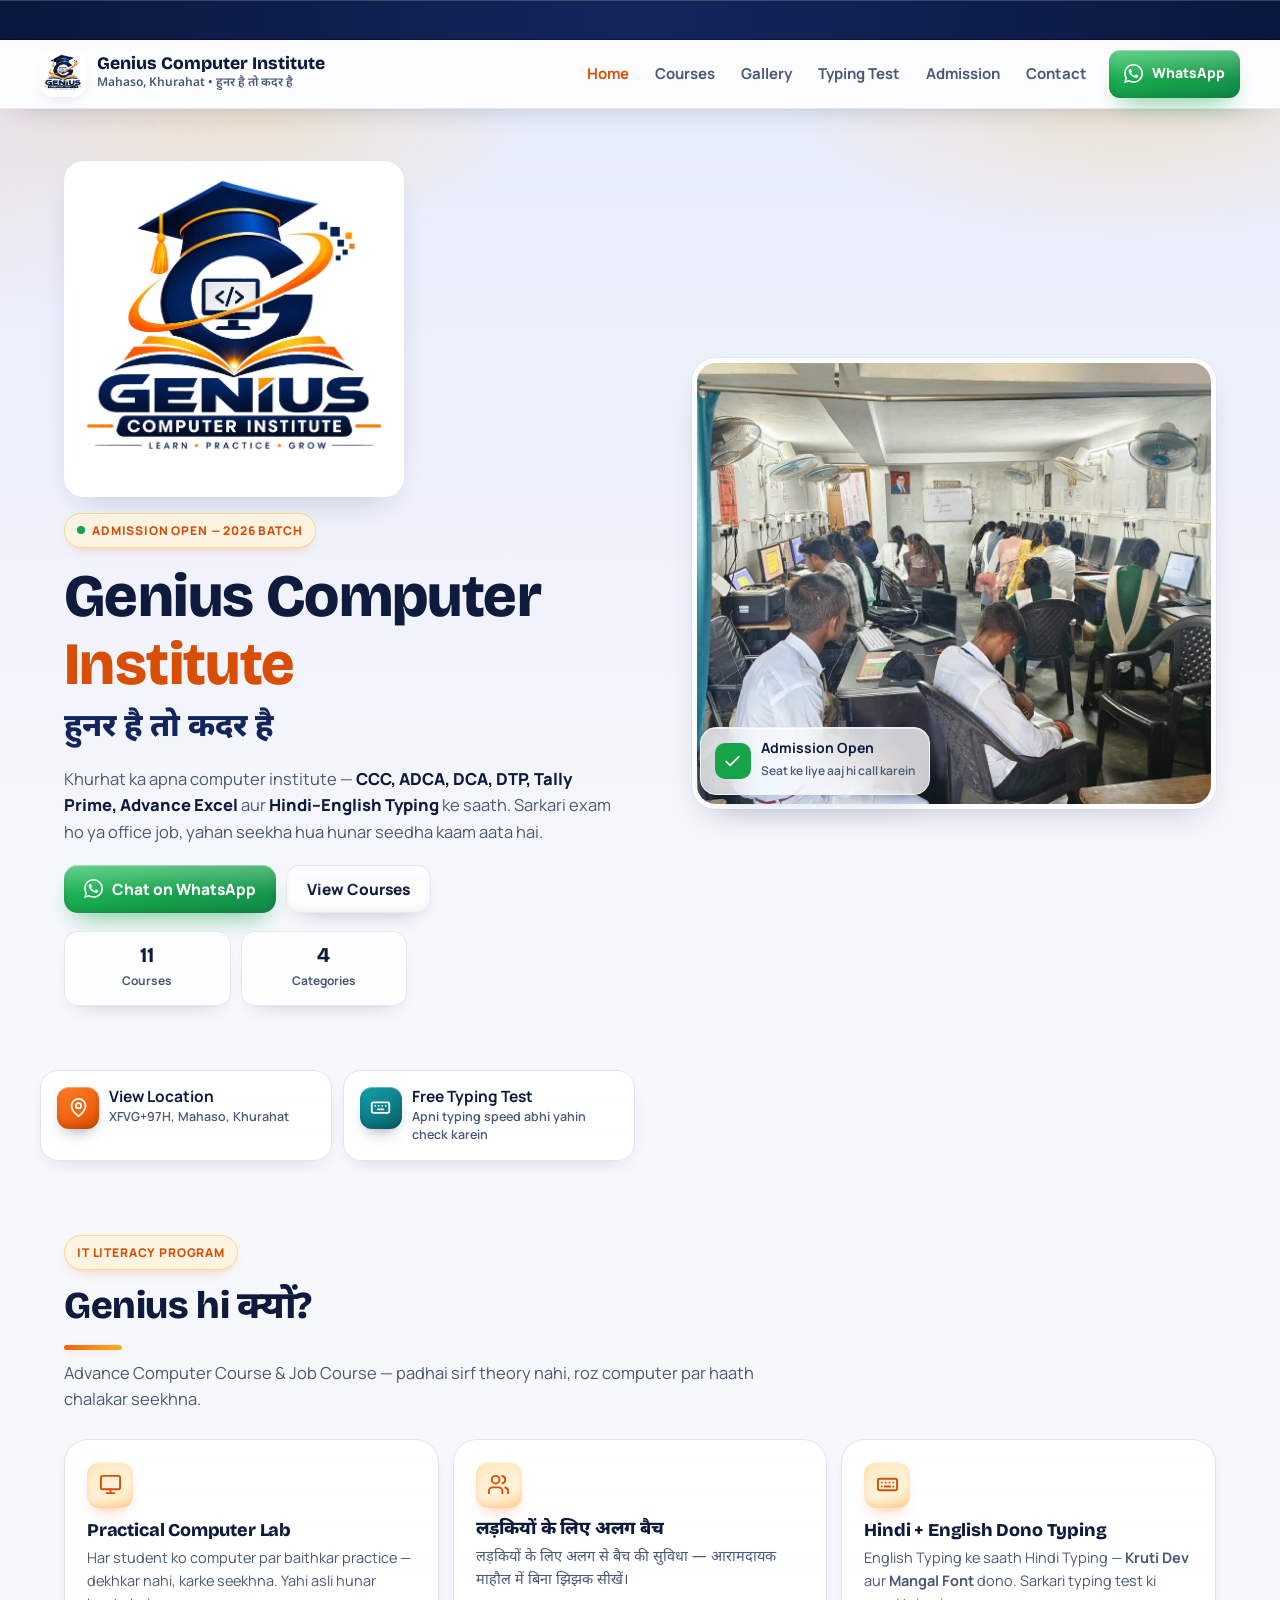
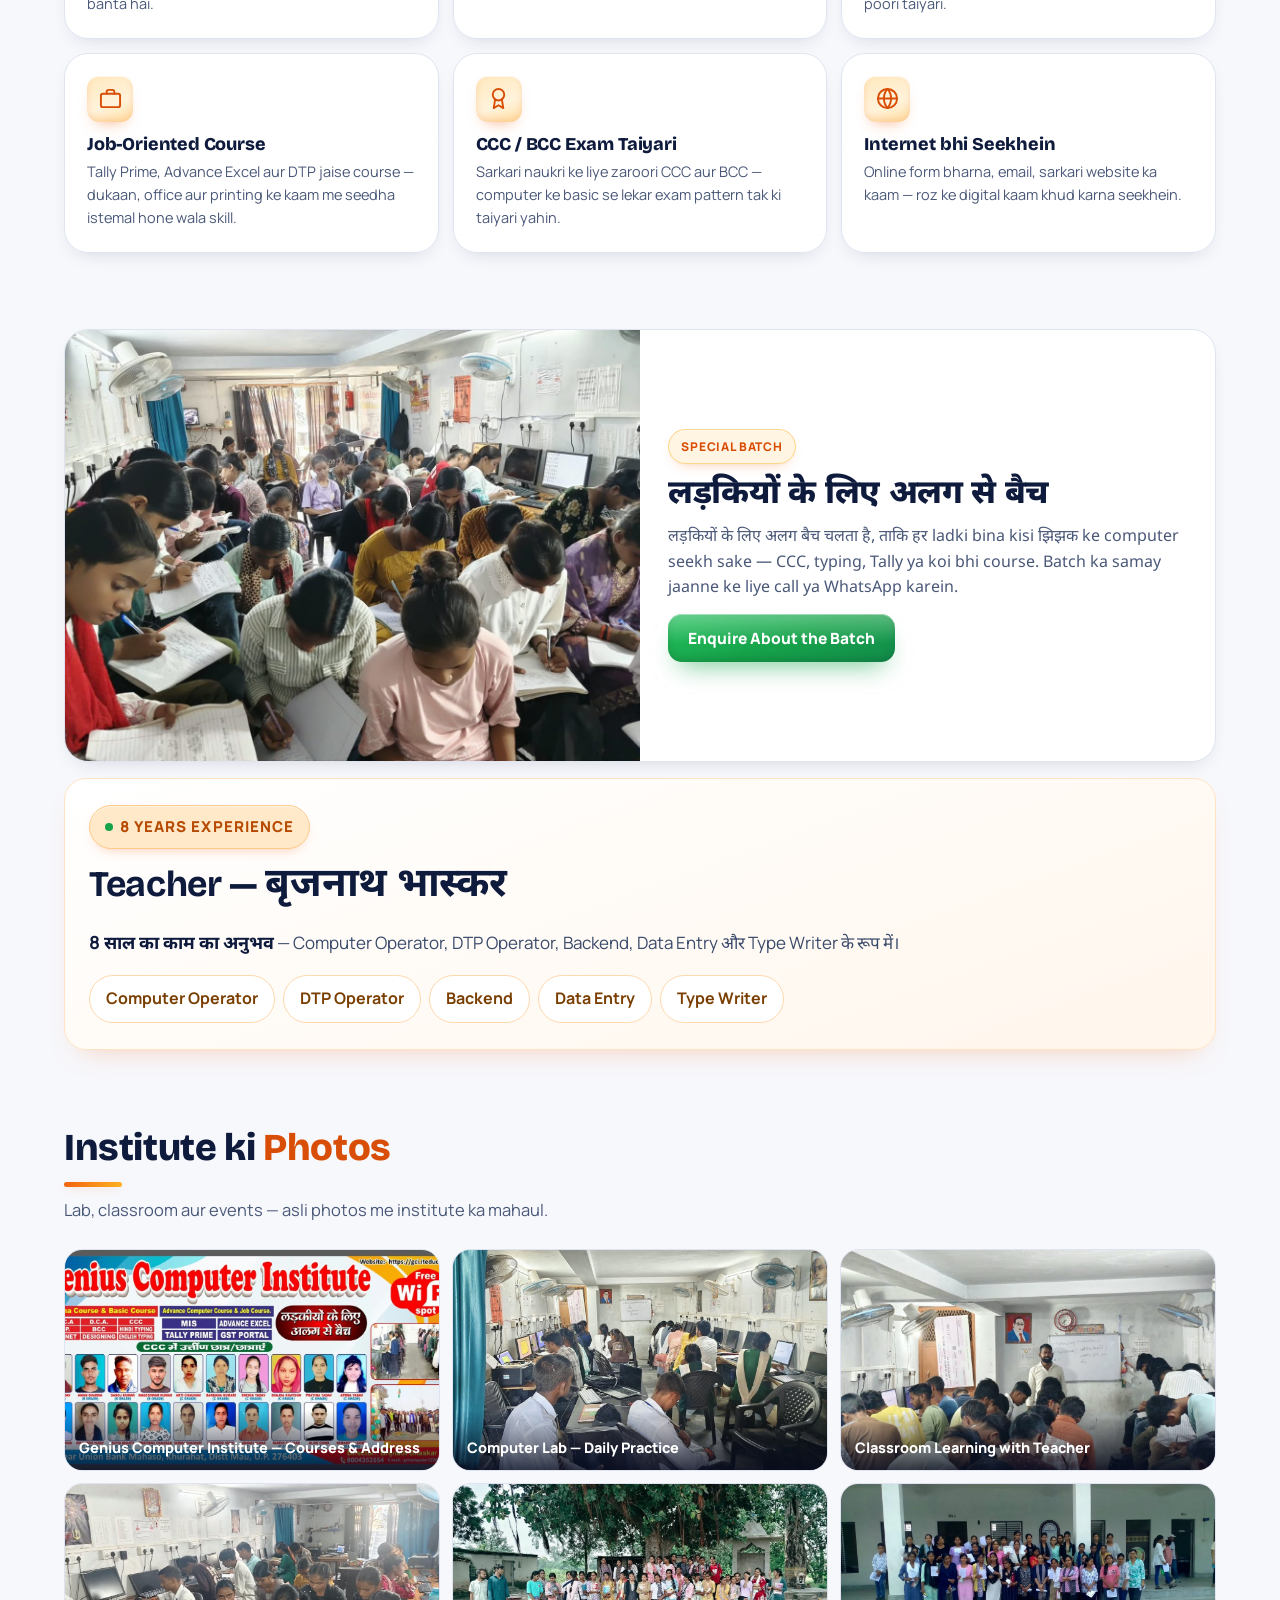
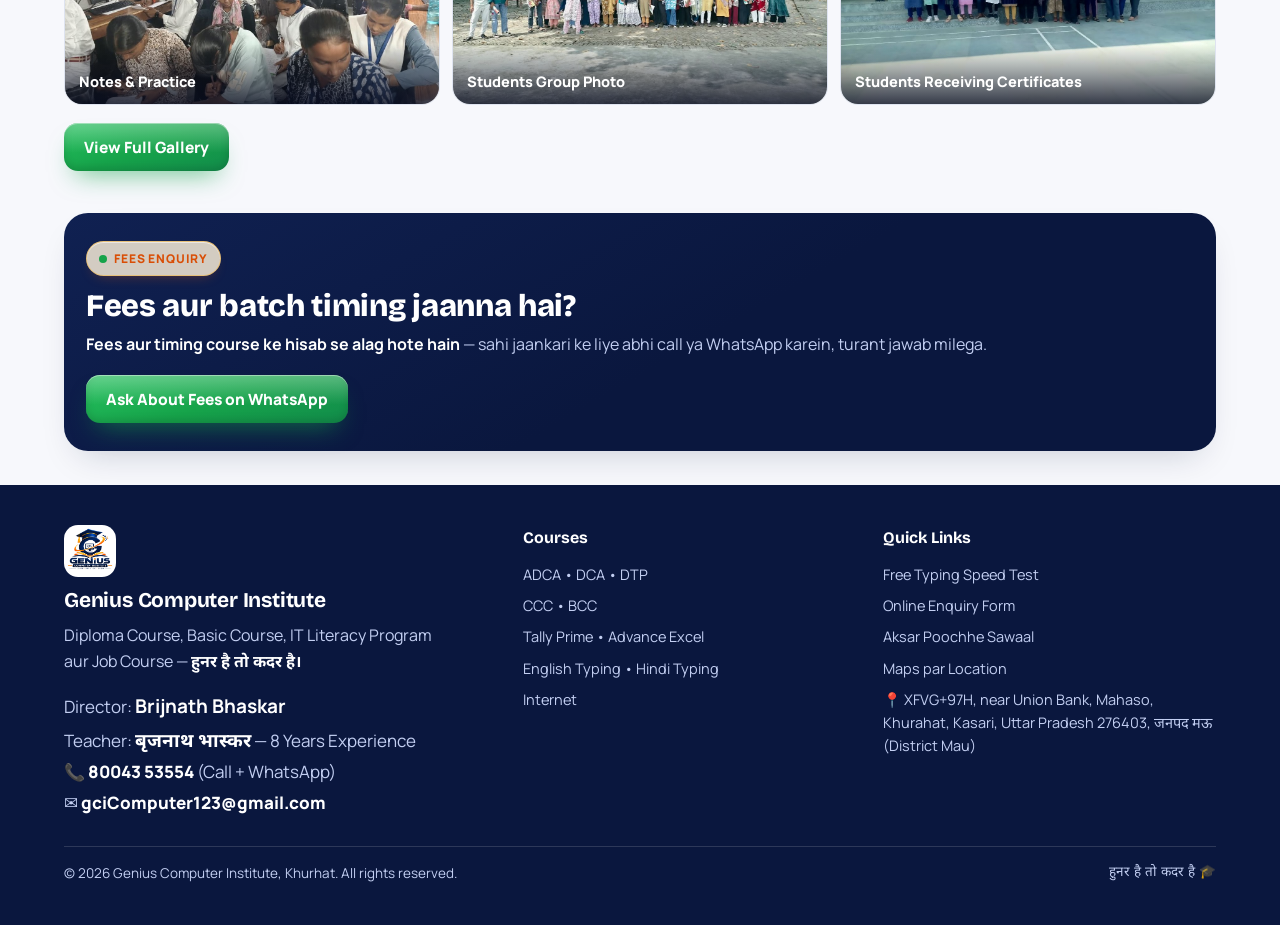
==== index.html @ cb8fae5b "Teacher card contrast fix, details in one place, email added" ====
<!doctype html>
<html lang="hi">
<head>
<meta charset="utf-8" />
<meta name="viewport" content="width=device-width, initial-scale=1, viewport-fit=cover" />
<meta name="color-scheme" content="light dark" />
<meta name="description" content="Genius Computer Institute, Mahaso Khurahat (XFVG+97H) — CCC, ADCA, DCA, DTP, Tally Prime, Advance Excel, Hindi-English Typing. Admission Open. Call / WhatsApp: 8004353554" />
<link rel="icon" type="image/png" href="assets/logo.png" />
<title>Genius Computer Institute — Khurhat | CCC, ADCA, Tally, Typing</title>
<link rel="preconnect" href="https://fonts.googleapis.com" />
<link rel="preconnect" href="https://fonts.gstatic.com" crossorigin />
<link href="https://fonts.googleapis.com/css2?family=Bricolage+Grotesque:opsz,wght@12..96,600;12..96,700;12..96,800&family=Manrope:wght@400;500;600;700;800&family=Noto+Sans+Devanagari:wght@400;600;700;800&display=swap" rel="stylesheet" />
<link rel="stylesheet" href="style.css" />
</head>
<body data-page="top">
<div class="ticker" aria-hidden="true"><div class="ticker-track" id="tickerTrack">
  <span>🎓 <b>Admission Open</b> — New Batch शुरू हो रहे हैं</span><span>📞 Call / WhatsApp: <b>80043 53554</b></span><span class="hi">लड़कियों के लिए अलग से बैच</span><span>CCC • ADCA • DCA • DTP • Tally Prime • Advance Excel • Typing</span><span class="hi">पता — XFVG+97H, near Union Bank, Mahaso, Khurahat, Kasari, Uttar Pradesh 276403 • जनपद मऊ (District Mau)</span>
</div></div>
<header>
  <div class="wrap nav">
    <a class="brand" href="index.html" aria-label="Genius Computer Institute — Home">
      <img class="brand-logo" src="assets/logo.png" alt="Genius Computer Institute ka logo" width="46" height="46" />
      <span><span class="brand-name">Genius Computer Institute</span><span class="brand-sub hi">Mahaso, Khurahat • हुनर है तो कदर है</span></span>
    </a>
    <nav class="nav-links" aria-label="Main"><a href="index.html" aria-current="page">Home</a><a href="courses.html">Courses</a><a href="gallery.html">Gallery</a><a href="typing.html">Typing Test</a><a href="admission.html">Admission</a><a href="contact.html">Contact</a></nav>
    <a class="btn btn-wa btn-sm" href="https://wa.me/918004353554?text=Namaste%2C%20mujhe%20Genius%20Computer%20Institute%20me%20admission%20ki%20jaankari%20chahiye." target="_blank" rel="noopener"><svg viewBox="0 0 24 24" fill="currentColor"><path d="M17.47 14.38c-.3-.15-1.76-.87-2.03-.97-.27-.1-.47-.15-.67.15-.2.3-.77.97-.94 1.17-.17.2-.35.22-.65.07-.3-.15-1.25-.46-2.39-1.47-.88-.79-1.47-1.76-1.64-2.06-.17-.3-.02-.46.13-.61.13-.13.3-.35.45-.52.15-.17.2-.3.3-.5.1-.2.05-.37-.02-.52-.07-.15-.67-1.62-.92-2.22-.24-.58-.49-.5-.67-.51h-.57c-.2 0-.52.07-.8.37-.27.3-1.04 1.02-1.04 2.5 0 1.47 1.07 2.89 1.22 3.09.15.2 2.11 3.22 5.1 4.51.71.31 1.27.49 1.7.63.72.23 1.37.2 1.88.12.57-.09 1.76-.72 2.01-1.41.25-.7.25-1.29.17-1.41-.07-.12-.27-.2-.57-.35M12.05 21.79h-.01a9.87 9.87 0 0 1-5.03-1.38l-.36-.21-3.74.98 1-3.65-.24-.37a9.82 9.82 0 0 1-1.51-5.26c0-5.45 4.44-9.88 9.9-9.88a9.83 9.83 0 0 1 9.88 9.89c0 5.45-4.43 9.88-9.89 9.88m8.42-18.3A11.82 11.82 0 0 0 12.05 0C5.5 0 .16 5.34.16 11.9c0 2.1.55 4.14 1.59 5.95L.06 24l6.3-1.65a11.9 11.9 0 0 0 5.68 1.45h.01c6.55 0 11.89-5.34 11.89-11.9 0-3.18-1.24-6.16-3.47-8.41"/></svg>WhatsApp</a>
  </div>
</header>
<main id="top">
<div class="hero">
    <div class="wrap hero-grid">
      <div>
        
        <div class="hero-logo-card"><img src="assets/logo.png" alt="Genius Computer Institute ka logo" /></div>
        <span class="tag"><span class="dot"></span> Admission Open — 2026 Batch</span>
        <h1>Genius Computer <span class="hl">Institute</span></h1>
        <div class="hero-tagline hi">हुनर है तो कदर है</div>
        <p class="lead">Khurhat ka apna computer institute — <b>CCC, ADCA, DCA, DTP, Tally Prime, Advance Excel</b> aur <b>Hindi–English Typing</b> ke saath. Sarkari exam ho ya office job, yahan seekha hua hunar seedha kaam aata hai.</p>
        <div class="hero-cta">
          <a class="btn btn-wa" href="https://wa.me/918004353554?text=Namaste%2C%20mujhe%20admission%20ki%20jaankari%20chahiye.%20Kaun-kaun%20se%20course%20chal%20rahe%20hain%3F" target="_blank" rel="noopener"><svg viewBox="0 0 24 24" fill="currentColor"><path d="M17.47 14.38c-.3-.15-1.76-.87-2.03-.97-.27-.1-.47-.15-.67.15-.2.3-.77.97-.94 1.17-.17.2-.35.22-.65.07-.3-.15-1.25-.46-2.39-1.47-.88-.79-1.47-1.76-1.64-2.06-.17-.3-.02-.46.13-.61.13-.13.3-.35.45-.52.15-.17.2-.3.3-.5.1-.2.05-.37-.02-.52-.07-.15-.67-1.62-.92-2.22-.24-.58-.49-.5-.67-.51h-.57c-.2 0-.52.07-.8.37-.27.3-1.04 1.02-1.04 2.5 0 1.47 1.07 2.89 1.22 3.09.15.2 2.11 3.22 5.1 4.51.71.31 1.27.49 1.7.63.72.23 1.37.2 1.88.12.57-.09 1.76-.72 2.01-1.41.25-.7.25-1.29.17-1.41-.07-.12-.27-.2-.57-.35M12.05 21.79h-.01a9.87 9.87 0 0 1-5.03-1.38l-.36-.21-3.74.98 1-3.65-.24-.37a9.82 9.82 0 0 1-1.51-5.26c0-5.45 4.44-9.88 9.9-9.88a9.83 9.83 0 0 1 9.88 9.89c0 5.45-4.43 9.88-9.89 9.88m8.42-18.3A11.82 11.82 0 0 0 12.05 0C5.5 0 .16 5.34.16 11.9c0 2.1.55 4.14 1.59 5.95L.06 24l6.3-1.65a11.9 11.9 0 0 0 5.68 1.45h.01c6.55 0 11.89-5.34 11.89-11.9 0-3.18-1.24-6.16-3.47-8.41"/></svg>Chat on WhatsApp</a>
          <a class="btn btn-ghost" href="courses.html">View Courses</a>
        </div>
        <div class="stats">
          <div class="stat"><b data-count="11">0</b><span>Courses</span></div>
          <div class="stat"><b data-count="4">0</b><span>Categories</span></div>
        </div>
      </div>
      <div class="hero-media">
        <img class="main" src="assets/gallery/IMG-20261123-WA0006.jpg" alt="Genius Computer Institute computer lab — students practising on computers" width="1200" height="900" />
        <div class="float-card fc1">
          <span class="ic" style="background:var(--wa)"><svg viewBox="0 0 24 24" fill="none" stroke="currentColor" stroke-width="2.2" stroke-linecap="round" stroke-linejoin="round"><path d="M20 6 9 17l-5-5"/></svg></span>
          <span><b>Admission Open</b><small>Seat ke liye aaj hi call karein</small></span>
        </div>
      </div>
    </div>
  </div>

  
<div class="wrap quick">
    <div class="quick-grid">
      <a class="qa" href="https://www.google.com/maps/search/?api=1&query=XFVG%2B97H+Mahaso+Khurahat+Kasari+Uttar+Pradesh+276403" target="_blank" rel="noopener"><span class="ic ic-saf"><svg viewBox="0 0 24 24" fill="none" stroke="currentColor" stroke-width="2" stroke-linecap="round" stroke-linejoin="round"><path d="M20 10c0 6-8 12-8 12s-8-6-8-12a8 8 0 0 1 16 0Z"/><circle cx="12" cy="10" r="3"/></svg></span><span><b>View Location</b><small>XFVG+97H, Mahaso, Khurahat</small></span></a>
      <a class="qa" href="typing.html"><span class="ic ic-teal"><svg viewBox="0 0 24 24" fill="none" stroke="currentColor" stroke-width="2" stroke-linecap="round" stroke-linejoin="round"><rect x="2" y="6" width="20" height="12" rx="2"/><path d="M6 10h.01M10 10h.01M14 10h.01M18 10h.01M9 14h6"/></svg></span><span><b>Free Typing Test</b><small>Apni typing speed abhi yahin check karein</small></span></a>
    </div>
  </div>

  
<section id="why">
    <div class="wrap">
      <div class="sec-head reveal">
        <span class="tag">IT Literacy Program</span>
        <h2 style="margin-top:14px">Genius hi <span class="hi">क्यों</span>?</h2>
        <p>Advance Computer Course &amp; Job Course — padhai sirf theory nahi, roz computer par haath chalakar seekhna.</p>
      </div>
      <div class="feat-grid">
        <div class="feat reveal"><span class="ic"><svg viewBox="0 0 24 24" fill="none" stroke="currentColor" stroke-width="2" stroke-linecap="round" stroke-linejoin="round"><rect x="2" y="3" width="20" height="14" rx="2"/><path d="M8 21h8M12 17v4"/></svg></span><h3>Practical Computer Lab</h3><p>Har student ko computer par baithkar practice — dekhkar nahi, karke seekhna. Yahi asli hunar banta hai.</p></div>
        <div class="feat reveal"><span class="ic"><svg viewBox="0 0 24 24" fill="none" stroke="currentColor" stroke-width="2" stroke-linecap="round" stroke-linejoin="round"><path d="M16 21v-2a4 4 0 0 0-4-4H6a4 4 0 0 0-4 4v2"/><circle cx="9" cy="7" r="4"/><path d="M22 21v-2a4 4 0 0 0-3-3.87M16 3.13a4 4 0 0 1 0 7.75"/></svg></span><h3 class="hi">लड़कियों के लिए अलग बैच</h3><p class="hi">लड़कियों के लिए अलग से बैच की सुविधा — आरामदायक माहौल में बिना झिझक सीखें।</p></div>
        <div class="feat reveal"><span class="ic"><svg viewBox="0 0 24 24" fill="none" stroke="currentColor" stroke-width="2" stroke-linecap="round" stroke-linejoin="round"><rect x="2" y="6" width="20" height="12" rx="2"/><path d="M6 10h.01M10 10h.01M14 10h.01M18 10h.01M6 14h.01M18 14h.01M9 14h6"/></svg></span><h3>Hindi + English Dono Typing</h3><p>English Typing ke saath Hindi Typing — <b>Kruti Dev</b> aur <b>Mangal Font</b> dono. Sarkari typing test ki poori taiyari.</p></div>
        <div class="feat reveal"><span class="ic"><svg viewBox="0 0 24 24" fill="none" stroke="currentColor" stroke-width="2" stroke-linecap="round" stroke-linejoin="round"><rect x="2" y="7" width="20" height="14" rx="2"/><path d="M16 7V5a2 2 0 0 0-2-2h-4a2 2 0 0 0-2 2v2"/></svg></span><h3>Job-Oriented Course</h3><p>Tally Prime, Advance Excel aur DTP jaise course — dukaan, office aur printing ke kaam me seedha istemal hone wala skill.</p></div>
        <div class="feat reveal"><span class="ic"><svg viewBox="0 0 24 24" fill="none" stroke="currentColor" stroke-width="2" stroke-linecap="round" stroke-linejoin="round"><circle cx="12" cy="8" r="6"/><path d="M15.5 13 17 22l-5-3-5 3 1.5-9"/></svg></span><h3>CCC / BCC Exam Taiyari</h3><p>Sarkari naukri ke liye zaroori CCC aur BCC — computer ke basic se lekar exam pattern tak ki taiyari yahin.</p></div>
        <div class="feat reveal"><span class="ic"><svg viewBox="0 0 24 24" fill="none" stroke="currentColor" stroke-width="2" stroke-linecap="round" stroke-linejoin="round"><circle cx="12" cy="12" r="10"/><path d="M2 12h20M12 2a15.3 15.3 0 0 1 0 20 15.3 15.3 0 0 1 0-20z"/></svg></span><h3>Internet bhi Seekhein</h3><p>Online form bharna, email, sarkari website ka kaam — roz ke digital kaam khud karna seekhein.</p></div>
      </div>
    </div>
  </section>
<section style="padding-top:8px;padding-bottom:8px">
    <div class="wrap">
      <div class="girls">
        <img src="assets/gallery/IMG-20261123-WA0019.jpg" alt="Girls batch — students writing notes in class" loading="lazy" width="1200" height="900" />
        <div class="girls-body">
          <span class="tag" style="align-self:flex-start">Special Batch</span>
          <h2 class="hi">लड़कियों के लिए अलग से बैच</h2>
          <p class="hi">लड़कियों के लिए अलग बैच चलता है, ताकि हर ladki bina kisi झिझक ke computer seekh sake — CCC, typing, Tally ya koi bhi course. Batch ka samay jaanne ke liye call ya WhatsApp karein.</p>
          <a class="btn btn-wa" href="https://wa.me/918004353554?text=Namaste%2C%20mujhe%20ladkiyon%20wale%20alag%20batch%20ki%20jaankari%20chahiye." target="_blank" rel="noopener">Enquire About the Batch</a>
        </div>
      </div>
    </div>
  </section>

<section style="padding-top:8px"><div class="wrap"><div class="teacher-card reveal"><span class="tag"><span class="dot"></span> 8 Years Experience</span><h2 style="margin-top:12px">Teacher — <span class="hi">बृजनाथ भास्कर</span></h2><p><b>8 साल का काम का अनुभव</b> — Computer Operator, DTP Operator, Backend, Data Entry और Type Writer के रूप में।</p><div class="exp-chips"><span class="exp-chip">Computer Operator</span><span class="exp-chip">DTP Operator</span><span class="exp-chip">Backend</span><span class="exp-chip">Data Entry</span><span class="exp-chip">Type Writer</span></div></div></div></section>
<section style="padding-top:8px;padding-bottom:8px"><div class="wrap">
<div class="sec-head reveal"><h2>Institute ki <span style="color:var(--saffron-d)">Photos</span></h2><p>Lab, classroom aur events — asli photos me institute ka mahaul.</p></div>
<div class="gal">
        <figure class="reveal"><a class="gal-link" href="assets/gallery/IMG-20261123-WA0021.jpg"><img src="assets/gallery/IMG-20261123-WA0021.jpg" alt="Genius Computer Institute — Courses & Address" loading="lazy" width="1200" height="599" /></a><figcaption>Genius Computer Institute — Courses & Address</figcaption></figure>
        <figure class="reveal"><a class="gal-link" href="assets/gallery/IMG-20261123-WA0006.jpg"><img src="assets/gallery/IMG-20261123-WA0006.jpg" alt="Computer Lab — Daily Practice" loading="lazy" width="1200" height="900" /></a><figcaption>Computer Lab — Daily Practice</figcaption></figure>
        <figure class="reveal"><a class="gal-link" href="assets/gallery/IMG-20261123-WA0015.jpg"><img src="assets/gallery/IMG-20261123-WA0015.jpg" alt="Classroom Learning with Teacher" loading="lazy" width="1200" height="900" /></a><figcaption>Classroom Learning with Teacher</figcaption></figure>
        <figure class="reveal"><a class="gal-link" href="assets/gallery/IMG-20261123-WA0018.jpg"><img src="assets/gallery/IMG-20261123-WA0018.jpg" alt="Notes & Practice" loading="lazy" width="1200" height="900" /></a><figcaption>Notes & Practice</figcaption></figure>
        <figure class="reveal"><a class="gal-link" href="assets/gallery/IMG-20261123-WA0011.jpg"><img src="assets/gallery/IMG-20261123-WA0011.jpg" alt="Students Group Photo" loading="lazy" width="1200" height="900" /></a><figcaption>Students Group Photo</figcaption></figure>
        <figure class="reveal"><a class="gal-link" href="assets/gallery/IMG-20261123-WA0012.jpg"><img src="assets/gallery/IMG-20261123-WA0012.jpg" alt="Students Receiving Certificates" loading="lazy" width="1200" height="900" /></a><figcaption>Students Receiving Certificates</figcaption></figure>
      </div>
<div class="btns" style="margin-top:18px"><a class="btn btn-wa" href="gallery.html">View Full Gallery</a></div>
</div></section>
<div class="wrap"><div class="highlight-band reveal">
      <span class="tag"><span class="dot"></span> Fees Enquiry</span>
      <h2 style="margin-top:12px">Fees aur batch timing jaanna hai?</h2>
      <p><b>Fees aur timing course ke hisab se alag hote hain</b> — sahi jaankari ke liye abhi call ya WhatsApp karein, turant jawab milega.</p>
      <div class="btns"><a class="btn btn-wa" href="https://wa.me/918004353554?text=Namaste%2C%20mujhe%20fees%20aur%20batch%20timing%20ki%20jaankari%20chahiye." target="_blank" rel="noopener">Ask About Fees on WhatsApp</a></div>
    </div></div>
</main>
<footer>
  <div class="wrap">
    <div class="foot-grid">
      <div>
        <img class="foot-logo" src="assets/logo.png" alt="Genius Computer Institute ka logo" width="52" height="52" />
        <h3 style="font-size:21px;margin:0 0 10px">Genius Computer Institute</h3>
        <p style="margin:0;max-width:38ch">Diploma Course, Basic Course, IT Literacy Program aur Job Course — <span class="hi" style="color:#fff;font-weight:700">हुनर है तो कदर है।</span></p>
        <p class="foot-teacher" style="margin:12px 0 0">Director: <b style="color:#fff">Brijnath Bhaskar</b><br />Teacher: <b style="color:#fff">बृजनाथ भास्कर</b> — 8 Years Experience<br />📞 <a href="tel:+918004353554" style="color:#fff;font-weight:800">80043 53554</a> (Call + WhatsApp)<br />✉️ <a href="mailto:gciComputer123@gmail.com" style="color:#fff;font-weight:800">gciComputer123@gmail.com</a></p>
      </div>
      <div>
        <h4>Courses</h4>
        <ul>
          <li><a href="courses.html">ADCA</a> • <a href="courses.html">DCA</a> • <a href="courses.html">DTP</a></li>
          <li><a href="courses.html">CCC</a> • <a href="courses.html">BCC</a></li>
          <li><a href="courses.html">Tally Prime</a> • <a href="courses.html">Advance Excel</a></li>
          <li><a href="courses.html">English Typing</a> • <a href="courses.html">Hindi Typing</a></li>
          <li><a href="courses.html">Internet</a></li>
        </ul>
      </div>
      <div>
        <h4>Quick Links</h4>
        <ul>
          <li><a href="typing.html">Free Typing Speed Test</a></li>
          <li><a href="admission.html">Online Enquiry Form</a></li>
          <li><a href="admission.html#faq">Aksar Poochhe Sawaal</a></li>
          <li><a href="https://www.google.com/maps/search/?api=1&query=XFVG%2B97H+Mahaso+Khurahat+Kasari+Uttar+Pradesh+276403" target="_blank" rel="noopener">Maps par Location</a></li>
          <li>📍 XFVG+97H, near Union Bank, Mahaso, Khurahat, Kasari, Uttar Pradesh 276403, जनपद मऊ (District Mau)</li>
        </ul>
      </div>
    </div>
    <div class="foot-bottom">
      <span>© <span id="yr"></span> Genius Computer Institute, Khurhat. All rights reserved.</span>
      <span class="hi">हुनर है तो कदर है 🎓</span>
    </div>
  </div>
</footer>
<nav class="stickybar" aria-label="App navigation"><span class="bar-pill" aria-hidden="true"></span><a href="index.html" data-tab="top" class="tab-active"><span class="tab-ic"><svg viewBox="0 0 24 24" fill="none" stroke="currentColor" stroke-width="2" stroke-linecap="round" stroke-linejoin="round"><path d="m3 10 9-7 9 7v10a2 2 0 0 1-2 2H5a2 2 0 0 1-2-2z"/><path d="M9 22V12h6v10"/></svg></span><span class="tab-lb">Home</span></a><a href="courses.html" data-tab="courses"><span class="tab-ic"><svg viewBox="0 0 24 24" fill="none" stroke="currentColor" stroke-width="2" stroke-linecap="round" stroke-linejoin="round"><path d="M4 19.5A2.5 2.5 0 0 1 6.5 17H20V2H6.5A2.5 2.5 0 0 0 4 4.5v15z"/><path d="M4 19.5A2.5 2.5 0 0 0 6.5 22H20v-5"/></svg></span><span class="tab-lb">Courses</span></a><a href="typing.html" data-tab="typing"><span class="tab-ic"><svg viewBox="0 0 24 24" fill="none" stroke="currentColor" stroke-width="2" stroke-linecap="round" stroke-linejoin="round"><rect x="2" y="6" width="20" height="12" rx="2"/><path d="M6 10h.01M10 10h.01M14 10h.01M18 10h.01M9 14h6"/></svg></span><span class="tab-lb">Typing Test</span></a><a class="call" href="tel:+918004353554"><span class="tab-ic"><svg viewBox="0 0 24 24" fill="none" stroke="currentColor" stroke-width="2" stroke-linecap="round" stroke-linejoin="round"><path d="M22 16.92v3a2 2 0 0 1-2.18 2 19.79 19.79 0 0 1-8.63-3.07 19.5 19.5 0 0 1-6-6 19.79 19.79 0 0 1-3.07-8.67A2 2 0 0 1 4.11 2h3a2 2 0 0 1 2 1.72c.13.96.36 1.9.7 2.81a2 2 0 0 1-.45 2.11L8.09 9.91a16 16 0 0 0 6 6l1.27-1.27a2 2 0 0 1 2.11-.45c.91.34 1.85.57 2.81.7A2 2 0 0 1 22 16.92z"/></svg></span><span class="tab-lb">Call</span></a><a href="admission.html" data-tab="enquiry"><span class="tab-ic"><svg viewBox="0 0 24 24" fill="none" stroke="currentColor" stroke-width="2" stroke-linecap="round" stroke-linejoin="round"><path d="M12 20h9"/><path d="M16.5 3.5a2.1 2.1 0 0 1 3 3L7 19l-4 1 1-4Z"/></svg><span class="tab-badge" aria-hidden="true"></span></span><span class="tab-lb">Enquiry</span></a></nav>
<script src="script.js"></script>
</body>
</html>
---- style.css ----
:root{
    color-scheme: light dark;
    --bg:#F7F8FC; --surface:#FFFFFF; --surface2:#EEF1F8;
    --ink:#0F1B3D; --muted:#4A5878; --line:#DFE4F0;
    --navy:#13265C; --navy2:#0A173E; --navy-soft:#E8EDFB;
    --saffron:#F2620F; --saffron-d:#D94E06; --amber:#FFB020;
    --wa:#16A34A; --wa-d:#128C4B; --teal:#0E7C86; --violet:#6D3BD1;
    --gold-bg:#FFF3DC;
    --shadow:0 16px 36px -16px rgba(15,27,61,.22);
    --shadow-sm:0 8px 20px -10px rgba(15,27,61,.18);
    --r-xl:24px; --r-lg:18px; --r-md:14px;
  }
  @media (prefers-color-scheme: dark){
    :root{
      --bg:#080E22; --surface:#121C3D; --surface2:#182449;
      --ink:#F1F4FF; --muted:#A8B3D3; --line:#26335E;
      --navy:#2A4396; --navy2:#080E22; --navy-soft:#1B2A5C;
      --gold-bg:#2A2110;
      --shadow:0 16px 36px -16px rgba(0,0,0,.65);
      --shadow-sm:0 8px 20px -10px rgba(0,0,0,.5);
    }
  }
  *{box-sizing:border-box}
  html{scroll-behavior:smooth;-webkit-text-size-adjust:100%}
  body{margin:0;background:var(--bg);color:var(--ink);font-family:"Manrope","Noto Sans Devanagari",system-ui,sans-serif;font-size:16px;line-height:1.6;-webkit-font-smoothing:antialiased;overflow-x:hidden}
  h1,h2,h3{font-family:"Bricolage Grotesque","Noto Sans Devanagari","Manrope",sans-serif;line-height:1.14;margin:0;letter-spacing:-.01em}
  .hi{font-family:"Noto Sans Devanagari","Manrope",sans-serif}
  img{max-width:100%;display:block}
  a{color:inherit}
  button,[role="button"],select,summary,input:not([type="checkbox"],[type="radio"]),a.btn{min-height:48px}
  .wrap{max-width:1160px;margin:0 auto;padding:0 16px}
  @media(min-width:700px){.wrap{padding:0 24px}}
  section{padding:52px 0}
  @media(min-width:900px){section{padding:68px 0}}
  .sec-head{max-width:720px;margin-bottom:26px}
  .sec-head h2{font-size:clamp(27px,5vw,38px);font-weight:800}
  .sec-head h2::after{content:"";display:block;width:58px;height:5px;border-radius:99px;background:linear-gradient(90deg,var(--saffron),var(--amber));margin-top:13px;box-shadow:0 3px 8px -2px rgba(242,98,15,.55)}
  .sec-head p{color:var(--muted);margin:10px 0 0;font-size:16.5px}
  .sec-head p b{color:var(--ink);font-weight:800}
  .tag{display:inline-flex;align-items:center;gap:7px;background:color-mix(in srgb,var(--gold-bg) 82%, transparent);backdrop-filter:blur(6px);-webkit-backdrop-filter:blur(6px);color:var(--saffron-d);border:1px solid color-mix(in srgb,var(--amber) 45%, transparent);font-weight:800;font-size:12px;letter-spacing:.07em;text-transform:uppercase;padding:7px 12px;border-radius:999px;box-shadow:inset 0 1px 0 rgba(255,255,255,.55),0 6px 14px -8px rgba(242,98,15,.45)}
  @media (prefers-color-scheme: dark){.tag{color:var(--amber)}}
  .tag .dot{width:8px;height:8px;border-radius:50%;background:var(--wa);animation:pulse 1.6s infinite;flex:none}
  @keyframes pulse{0%{box-shadow:0 0 0 0 rgba(22,163,74,.5)}70%{box-shadow:0 0 0 8px rgba(22,163,74,0)}100%{box-shadow:0 0 0 0 rgba(22,163,74,0)}}
  @media (prefers-reduced-motion: reduce){*{animation-duration:.01ms!important;transition-duration:.01ms!important}html{scroll-behavior:auto}}

  /* ticker */
  .ticker{background:linear-gradient(90deg,var(--navy2),var(--navy) 50%,var(--navy2));color:#fff;overflow:hidden;white-space:nowrap;padding:8px 0;font-size:13.5px;font-weight:700;box-shadow:inset 0 1px 0 rgba(255,255,255,.18),inset 0 -1px 0 rgba(0,0,0,.25)}
  .ticker-track{display:inline-block;animation:tick 32s linear infinite;padding-left:100%}
  .ticker span{margin:0 22px}
  .ticker b{color:var(--amber)}
  @keyframes tick{to{transform:translateX(-100%)}}
  @media (prefers-reduced-motion: reduce){.ticker-track{animation:none;padding-left:0}}

  /* header */
  header{position:sticky;top:0;z-index:60;background:color-mix(in srgb,var(--surface) 74%, transparent);backdrop-filter:blur(20px) saturate(1.6);-webkit-backdrop-filter:blur(20px) saturate(1.6);border-bottom:1px solid color-mix(in srgb,var(--line) 75%, transparent);box-shadow:0 10px 30px -18px rgba(15,27,61,.35),inset 0 1px 0 rgba(255,255,255,.35)}
  .nav{display:flex;align-items:center;gap:10px;padding:10px 0}
  .brand{display:flex;align-items:center;gap:11px;text-decoration:none;margin-right:auto;min-width:0}
  .brand-logo{width:46px;height:46px;flex:none;border-radius:13px;box-shadow:var(--shadow-sm)}
  .foot-logo{width:52px;height:52px;border-radius:14px;margin-bottom:12px}
  .brand-name{font-family:"Bricolage Grotesque","Noto Sans Devanagari",sans-serif;font-weight:800;font-size:17.5px;line-height:1.12;display:block}
  .brand-sub{font-size:12px;color:var(--muted);font-weight:600;display:block;white-space:nowrap;overflow:hidden;text-overflow:ellipsis}
  @media(max-width:400px){.brand-sub{display:none}.brand-name{font-size:16px}}
  .nav-links{display:none;gap:2px}
  .nav-links a{text-decoration:none;font-weight:700;font-size:15px;padding:10px 12px;border-radius:10px;color:var(--muted)}
  .nav-links a:hover{background:var(--surface2);color:var(--ink)}
  @media(min-width:920px){.nav-links{display:flex}}
  .btn{position:relative;overflow:hidden;display:inline-flex;align-items:center;justify-content:center;gap:9px;text-decoration:none;font-weight:800;font-size:15.5px;padding:13px 20px;border-radius:14px;border:0;cursor:pointer;transition:transform .16s ease,box-shadow .2s ease,filter .2s ease;line-height:1.2;text-align:center;font-family:inherit;box-shadow:0 12px 24px -12px rgba(15,27,61,.45),inset 0 1px 0 rgba(255,255,255,.4),inset 0 -3px 8px rgba(0,0,0,.14)}
  .btn::before{content:"";position:absolute;inset:0;background:linear-gradient(180deg,rgba(255,255,255,.30),rgba(255,255,255,.07) 46%,rgba(255,255,255,0) 62%);pointer-events:none}
  .btn::after{content:"";position:absolute;top:-10%;bottom:-10%;left:-80%;width:42%;background:linear-gradient(100deg,transparent,rgba(255,255,255,.5),transparent);transform:skewX(-18deg);transition:left .55s ease;pointer-events:none}
  .btn:hover::after{left:130%}
  .btn:hover{filter:brightness(1.05)}
  .btn:active{transform:scale(.96)}
  .btn svg{width:19px;height:19px;flex:none;position:relative;z-index:1}
  .btn-call{background:linear-gradient(160deg,#26479F,var(--navy) 52%,var(--navy2));color:#fff}
  .btn-wa{background:linear-gradient(160deg,#25C05E,var(--wa) 52%,var(--wa-d));color:#fff;box-shadow:0 14px 26px -12px rgba(22,163,74,.65),inset 0 1px 0 rgba(255,255,255,.4),inset 0 -3px 8px rgba(0,0,0,.14)}
  .btn-ghost{background:color-mix(in srgb,var(--surface) 72%,transparent);backdrop-filter:blur(10px) saturate(1.4);-webkit-backdrop-filter:blur(10px) saturate(1.4);color:var(--ink);border:1.5px solid color-mix(in srgb,var(--line) 80%,transparent);box-shadow:0 10px 22px -14px rgba(15,27,61,.35),inset 0 1px 0 rgba(255,255,255,.55),inset 0 -2px 6px rgba(15,27,61,.06)}
  .btn-ghost::before{background:linear-gradient(180deg,rgba(255,255,255,.35),rgba(255,255,255,0) 55%)}
  .btn-saffron{background:linear-gradient(160deg,#FF7D26,var(--saffron) 52%,var(--saffron-d));color:#fff;box-shadow:0 14px 26px -12px rgba(242,98,15,.6),inset 0 1px 0 rgba(255,255,255,.4),inset 0 -3px 8px rgba(0,0,0,.14)}
  .btn-sm{padding:10px 15px;font-size:14px;border-radius:11px;min-height:44px}
  .nav .btn{white-space:nowrap}
  @media(max-width:640px){.nav .btn-call{display:none}.nav .btn-wa{padding:10px 13px}}


  /* hero */
  .hero{padding:34px 0 44px;background:radial-gradient(560px 260px at 88% -30px, rgba(255,176,32,.22), transparent 62%),radial-gradient(640px 340px at -8% 10px, rgba(242,98,15,.10), transparent 60%),linear-gradient(180deg,var(--navy-soft) 0%,var(--bg) 88%)}
  @media(min-width:900px){.hero{padding:52px 0 60px}}
  .hero-grid{display:grid;gap:28px;align-items:center}
  @media(min-width:960px){.hero-grid{grid-template-columns:1.05fr .95fr;gap:40px}}
  .hero h1{font-size:clamp(34px,8.5vw,60px);font-weight:800;margin:14px 0 4px}
  .hero h1 .hl{color:var(--saffron-d)}
  @media (prefers-color-scheme: dark){.hero h1 .hl{color:var(--amber)}}
  .hero-tagline{font-size:clamp(22px,5.5vw,32px);font-weight:800;color:var(--navy);margin:2px 0 12px}
  @media (prefers-color-scheme: dark){.hero-tagline{color:#C9D5FF}}
  .hero p.lead{color:var(--muted);font-size:16.5px;margin:0 0 20px;max-width:56ch}
  .hero p.lead b{color:var(--ink);font-weight:800}
  .hero-cta{display:grid;grid-template-columns:1fr 1fr;gap:10px;margin-bottom:18px}
  .hero-cta .btn:first-child{grid-column:1/-1}
  @media(min-width:560px){.hero-cta{display:flex;flex-wrap:wrap}.hero-cta .btn{flex:0 1 auto}}
  .stats{display:grid;grid-template-columns:repeat(3,1fr);gap:10px;max-width:520px}
  .stat{background:color-mix(in srgb,var(--surface) 78%, transparent);backdrop-filter:blur(12px) saturate(1.4);-webkit-backdrop-filter:blur(12px) saturate(1.4);border:1px solid color-mix(in srgb,var(--line) 80%, transparent);border-radius:var(--r-md);padding:12px 8px;text-align:center;box-shadow:inset 0 1px 0 rgba(255,255,255,.5),0 10px 20px -14px rgba(15,27,61,.3)}
  .stat b{display:block;font-family:"Bricolage Grotesque",sans-serif;font-size:21px;line-height:1.1}
  .stat span{font-size:12px;font-weight:700;color:var(--muted)}
  .hero-media{position:relative}
  .hero-media img.main{width:100%;aspect-ratio:4/3;object-fit:cover;border-radius:var(--r-xl);box-shadow:var(--shadow),0 0 0 1px color-mix(in srgb,var(--line) 60%, transparent);border:5px solid color-mix(in srgb,var(--surface) 88%, transparent)}
  @media(min-width:960px){.hero-media img.main{aspect-ratio:5/4.3}}
  .float-card{position:absolute;background:color-mix(in srgb,var(--surface) 76%, transparent);backdrop-filter:blur(14px) saturate(1.5);-webkit-backdrop-filter:blur(14px) saturate(1.5);border:1px solid color-mix(in srgb,#fff 45%, var(--line));border-radius:16px;box-shadow:var(--shadow),inset 0 1px 0 rgba(255,255,255,.6);padding:11px 14px;display:flex;gap:10px;align-items:center;max-width:82%}
  .float-card .ic{width:36px;height:36px;flex:none;border-radius:10px;display:grid;place-items:center;color:#fff}
  .float-card .ic svg{width:19px;height:19px}
  .float-card b{display:block;font-size:14px;line-height:1.25}
  .float-card small{color:var(--muted);font-weight:600;font-size:12px}
  .fc1{left:8px;bottom:14px}

  /* quick actions */
  .quick{padding:4px 0 6px}
  .quick-grid{display:grid;grid-template-columns:1fr 1fr;gap:11px}
  @media(min-width:860px){.quick-grid{grid-template-columns:repeat(4,1fr)}}
  .qa{background:linear-gradient(180deg,color-mix(in srgb,var(--surface) 88%, transparent),var(--surface));border:1px solid var(--line);border-radius:var(--r-lg);padding:16px;text-decoration:none;display:flex;flex-direction:column;gap:10px;transition:border-color .16s,transform .18s ease,box-shadow .18s ease;box-shadow:inset 0 1px 0 rgba(255,255,255,.55),var(--shadow-sm)}
  .qa:hover{border-color:var(--navy);transform:translateY(-3px);box-shadow:inset 0 1px 0 rgba(255,255,255,.55),var(--shadow)}
  @media(min-width:640px){.qa{flex-direction:row;align-items:flex-start}}
  .qa .ic{width:42px;height:42px;flex:none;border-radius:12px;display:grid;place-items:center;color:#fff}
  .qa .ic svg{width:21px;height:21px}
  .qa b{display:block;font-size:15.5px;line-height:1.25}
  .qa small{color:var(--muted);font-weight:600;font-size:12.5px;line-height:1.45;display:block;margin-top:2px}
  .qa .ic{box-shadow:inset 0 1px 0 rgba(255,255,255,.35),inset 0 -3px 7px rgba(0,0,0,.16),0 8px 15px -8px rgba(15,27,61,.5)}
  .ic-navy{background:linear-gradient(150deg,#26479F,var(--navy) 60%,var(--navy2))} .ic-wa{background:linear-gradient(150deg,#25C05E,var(--wa) 60%,var(--wa-d))} .ic-saf{background:linear-gradient(150deg,#FF7D26,var(--saffron) 60%,var(--saffron-d))} .ic-teal{background:linear-gradient(150deg,#12A0AC,var(--teal) 60%,#0A5E66)}

  /* courses */
  .toolbar{display:grid;gap:12px;margin-bottom:20px}
  @media(min-width:760px){.toolbar{display:flex;flex-wrap:wrap;align-items:center}}
  .tabs{display:flex;flex-wrap:wrap;gap:8px}
  .tab{border:1.5px solid var(--line);background:color-mix(in srgb,var(--surface) 80%, transparent);backdrop-filter:blur(8px);-webkit-backdrop-filter:blur(8px);color:var(--muted);font:inherit;font-weight:800;font-size:14px;padding:10px 16px;border-radius:999px;cursor:pointer;min-height:44px;box-shadow:inset 0 1px 0 rgba(255,255,255,.5);transition:transform .15s ease,box-shadow .15s ease}
  .tab:active{transform:scale(.96)}
  .tab[aria-pressed="true"]{background:linear-gradient(160deg,#26479F,var(--navy) 55%,var(--navy2));border-color:transparent;color:#fff;box-shadow:0 10px 20px -10px rgba(15,27,61,.55),inset 0 1px 0 rgba(255,255,255,.35)}
  .search{position:relative;width:100%}
  @media(min-width:760px){.search{margin-left:auto;flex:1 1 200px;max-width:320px}}
  .search input{width:100%;font:inherit;font-size:16px;padding:12px 14px 12px 42px;border-radius:12px;border:1.5px solid var(--line);background:var(--surface);color:var(--ink)}
  .search svg{position:absolute;left:13px;top:50%;transform:translateY(-50%);width:18px;height:18px;color:var(--muted)}
  .course-grid{display:grid;gap:14px;grid-template-columns:1fr}
  @media(min-width:640px){.course-grid{grid-template-columns:repeat(2,1fr)}}
  @media(min-width:1020px){.course-grid{grid-template-columns:repeat(3,1fr)}}
  .course{background:linear-gradient(180deg,color-mix(in srgb,var(--surface) 90%, transparent),var(--surface));border:1px solid var(--line);border-radius:var(--r-xl);padding:20px;display:flex;flex-direction:column;gap:10px;box-shadow:inset 0 1px 0 rgba(255,255,255,.55),var(--shadow-sm);transition:transform .18s ease,box-shadow .18s ease,border-color .18s ease}
  .course:hover{transform:translateY(-4px);box-shadow:inset 0 1px 0 rgba(255,255,255,.55),var(--shadow);border-color:color-mix(in srgb,var(--navy) 35%, var(--line))}
  .course-top{display:flex;align-items:flex-start;gap:12px}
  .course .ic{width:48px;height:48px;flex:none;border-radius:13px;display:grid;place-items:center;color:#fff;background:linear-gradient(150deg,#26479F,var(--navy) 60%,var(--navy2));box-shadow:inset 0 1px 0 rgba(255,255,255,.35),inset 0 -3px 7px rgba(0,0,0,.18),0 8px 16px -8px rgba(15,27,61,.5)}
  .course .ic svg{width:25px;height:25px}
  .course.alt .ic{background:linear-gradient(150deg,#FF7D26,var(--saffron) 60%,var(--saffron-d))} .course.alt2 .ic{background:linear-gradient(150deg,#12A0AC,var(--teal) 60%,#0A5E66)} .course.alt3 .ic{background:linear-gradient(150deg,#8B5CF0,var(--violet) 60%,#5328A8)}
  .course h3{font-size:19px;font-weight:800}
  .course .full{font-size:12.5px;color:var(--muted);font-weight:700;display:block;line-height:1.4}
  .cat{margin-left:auto;flex:none;font-size:11px;font-weight:800;letter-spacing:.04em;text-transform:uppercase;background:var(--surface2);border:1px solid var(--line);color:var(--muted);padding:5px 9px;border-radius:999px}
  .course p{margin:0;color:var(--muted);font-size:14.5px;flex:1}
  .course .tags2{display:flex;flex-wrap:wrap;gap:6px}
  .course .tags2 span{font-size:11.5px;font-weight:700;background:var(--surface2);border-radius:7px;padding:4px 8px;color:var(--muted)}
  .course-actions{display:grid;grid-template-columns:1fr;gap:8px;margin-top:2px}
  .course-actions .btn{padding:11px 6px;font-size:13.5px;min-height:46px}
  .no-result{display:none;text-align:center;color:var(--muted);font-weight:700;padding:24px;border:1.5px dashed var(--line);border-radius:var(--r-md)}

  /* helper */
  .helper{background:linear-gradient(150deg,var(--navy) -30%,var(--navy2) 55%);border-radius:var(--r-xl);padding:28px 20px;color:#fff;position:relative;overflow:hidden;box-shadow:var(--shadow),inset 0 1px 0 rgba(255,255,255,.22)}
  @media(min-width:700px){.helper{padding:34px 28px}}
  .helper::after{content:"";position:absolute;width:320px;height:320px;border-radius:50%;right:-110px;top:-150px;background:radial-gradient(circle, rgba(255,176,32,.32), transparent 65%)}
  .helper h2{font-size:clamp(23px,4vw,31px);font-weight:800;position:relative;z-index:1}
  .helper p{color:#C3CFF2;max-width:60ch;position:relative;z-index:1;margin:10px 0 0}
  .goal-row{display:grid;grid-template-columns:1fr;gap:10px;margin-top:20px;position:relative;z-index:1}
  @media(min-width:640px){.goal-row{grid-template-columns:1fr 1fr}}
  .goal{background:rgba(255,255,255,.10);backdrop-filter:blur(8px);-webkit-backdrop-filter:blur(8px);border:1.5px solid rgba(255,255,255,.28);color:#fff;font:inherit;font-weight:800;font-size:15px;padding:14px 16px;border-radius:13px;cursor:pointer;text-align:left;box-shadow:inset 0 1px 0 rgba(255,255,255,.3),inset 0 -3px 8px rgba(0,0,0,.15);transition:transform .15s ease,background .15s ease}
  .goal:active{transform:scale(.97)}
  .goal[aria-pressed="true"]{background:linear-gradient(160deg,#FFC84D,var(--amber) 55%,#F59E0B);border-color:transparent;color:#231600;box-shadow:0 12px 22px -10px rgba(255,176,32,.55),inset 0 1px 0 rgba(255,255,255,.5)}
  .goal-out{margin-top:16px;background:rgba(255,255,255,.07);border:1px solid rgba(255,255,255,.18);border-radius:14px;padding:16px 18px;display:none;position:relative;z-index:1}
  .goal-out.show{display:block}
  .goal-out b{color:var(--amber)}
  .goal-out .btn{margin-top:12px;width:100%}
  @media(min-width:640px){.goal-out .btn{width:auto}}

  /* typing test */
  .type-card{background:linear-gradient(180deg,color-mix(in srgb,var(--surface) 92%, transparent),var(--surface));border:1px solid var(--line);border-radius:var(--r-xl);box-shadow:inset 0 1px 0 rgba(255,255,255,.55),var(--shadow);padding:22px 18px}
  @media(min-width:700px){.type-card{padding:30px 28px}}
  .type-sample{background:var(--surface2);border:1px solid var(--line);border-radius:var(--r-md);padding:16px 18px;font-size:17px;line-height:1.75;font-weight:600;user-select:none}
  .type-sample .ok{color:var(--wa-d)} .type-sample .bad{color:#DC2626;background:rgba(220,38,38,.12);border-radius:3px}
  .type-sample .cur{background:color-mix(in srgb,var(--amber) 45%, transparent);border-radius:3px}
  .type-card textarea{width:100%;font:inherit;font-size:16px;padding:13px 14px;border-radius:12px;border:1.5px solid var(--line);background:var(--bg);color:var(--ink);margin-top:12px;resize:vertical}
  .type-card textarea:focus{outline:3px solid color-mix(in srgb,var(--amber) 55%, transparent);border-color:var(--saffron)}
  .type-row{display:flex;flex-wrap:wrap;gap:10px;align-items:center;margin-top:14px}
  .type-result{display:none;gap:10px;flex-wrap:wrap;margin-top:14px}
  .type-result.show{display:flex}
  .type-result .stat{flex:1 1 100px}
  .type-note{font-size:13.5px;color:var(--muted);margin:12px 0 0}

  /* features */
  .feat-grid{display:grid;gap:14px;grid-template-columns:1fr}
  @media(min-width:640px){.feat-grid{grid-template-columns:repeat(2,1fr)}}
  @media(min-width:1020px){.feat-grid{grid-template-columns:repeat(3,1fr)}}
  .feat{background:linear-gradient(180deg,color-mix(in srgb,var(--surface) 90%, transparent),var(--surface));border:1px solid var(--line);border-radius:var(--r-xl);padding:22px;box-shadow:inset 0 1px 0 rgba(255,255,255,.55),var(--shadow-sm)}
  .feat .ic{width:46px;height:46px;border-radius:12px;display:grid;place-items:center;background:linear-gradient(160deg,#FFE9BE,var(--gold-bg) 60%,#FFE0A3);color:var(--saffron-d);margin-bottom:12px;box-shadow:inset 0 1px 0 rgba(255,255,255,.7),inset 0 -3px 7px rgba(242,98,15,.18),0 8px 15px -9px rgba(242,98,15,.55)}
  @media (prefers-color-scheme: dark){.feat .ic{background:linear-gradient(160deg,#3A2C12,var(--gold-bg) 60%,#1F1808)}}
  @media (prefers-color-scheme: dark){.feat .ic{color:var(--amber)}}
  .feat .ic svg{width:23px;height:23px}
  .feat h3{font-size:18px;font-weight:800;margin-bottom:6px}
  .feat p{margin:0;color:var(--muted);font-size:14.5px}

  /* girls */
  .girls{display:grid;border-radius:var(--r-xl);overflow:hidden;background:var(--surface);border:1px solid var(--line);box-shadow:var(--shadow-sm)}
  @media(min-width:860px){.girls{grid-template-columns:1fr 1fr}}
  .girls img{width:100%;height:100%;min-height:230px;object-fit:cover}
  .girls-body{padding:26px 20px;display:flex;flex-direction:column;gap:12px;justify-content:center}
  @media(min-width:700px){.girls-body{padding:32px 28px}}
  .girls-body h2{font-size:clamp(25px,4vw,33px);font-weight:800}
  .girls-body p{color:var(--muted);margin:0}
  .girls-body .btn{align-self:stretch}
  @media(min-width:640px){.girls-body .btn{align-self:flex-start}}

  /* gallery */
  .gal{display:grid;gap:12px;grid-template-columns:1fr}
  @media(min-width:760px){.gal{grid-template-columns:repeat(3,1fr)}}
  .gal figure{margin:0;border-radius:var(--r-lg);overflow:hidden;position:relative;border:1px solid var(--line)}
  .gal img{width:100%;height:220px;object-fit:cover}
  .gal figcaption{position:absolute;left:0;right:0;bottom:0;padding:26px 14px 11px;color:#fff;font-weight:800;font-size:14.5px;background:linear-gradient(transparent, rgba(5,10,30,.8))}

  /* steps + checklist */
  .steps{display:grid;gap:12px;grid-template-columns:1fr}
  @media(min-width:640px){.steps{grid-template-columns:repeat(2,1fr)}}
  @media(min-width:1020px){.steps{grid-template-columns:repeat(4,1fr)}}
  .step{background:linear-gradient(180deg,color-mix(in srgb,var(--surface) 90%, transparent),var(--surface));border:1px solid var(--line);border-radius:var(--r-xl);padding:20px;box-shadow:inset 0 1px 0 rgba(255,255,255,.55),var(--shadow-sm)}
  .step .num{width:38px;height:38px;border-radius:50%;background:linear-gradient(150deg,#26479F,var(--navy) 60%,var(--navy2));color:#fff;display:grid;place-items:center;font-family:"Bricolage Grotesque",sans-serif;font-weight:800;font-size:17px;margin-bottom:11px;box-shadow:inset 0 1px 0 rgba(255,255,255,.4),inset 0 -3px 6px rgba(0,0,0,.2),0 8px 14px -7px rgba(15,27,61,.55)}
  .step h3{font-size:17px;font-weight:800;margin-bottom:5px}
  .step p{margin:0;color:var(--muted);font-size:14px}
  .check-card{background:linear-gradient(180deg,color-mix(in srgb,var(--surface) 90%, transparent),var(--surface));border:1px solid var(--line);border-radius:var(--r-xl);padding:22px 20px;margin-top:14px;box-shadow:inset 0 1px 0 rgba(255,255,255,.55),var(--shadow-sm)}
  @media(min-width:700px){.check-card{padding:28px}}
  .check-card h3{font-size:20px;font-weight:800;margin-bottom:6px}
  .check-card>p{color:var(--muted);margin:0 0 14px;font-size:14.5px}
  .check-list{list-style:none;margin:0;padding:0;display:grid;gap:10px}
  @media(min-width:760px){.check-list{grid-template-columns:1fr 1fr}}
  .check-list li{display:flex;gap:11px;align-items:flex-start;background:var(--surface2);border:1px solid var(--line);border-radius:12px;padding:13px 14px;font-weight:700;font-size:14.5px}
  .check-list li svg{width:20px;height:20px;flex:none;color:var(--wa-d);margin-top:2px}
  .check-list li small{display:block;color:var(--muted);font-weight:600;font-size:12.5px}

  /* form */
  .form-card{background:linear-gradient(180deg,color-mix(in srgb,var(--surface) 92%, transparent),var(--surface));border:1px solid var(--line);border-radius:var(--r-xl);box-shadow:inset 0 1px 0 rgba(255,255,255,.55),var(--shadow);padding:24px 18px;display:grid;gap:24px}
  @media(min-width:900px){.form-card{grid-template-columns:.9fr 1.1fr;padding:36px;gap:30px}}
  .form-side h2{font-size:clamp(24px,4vw,31px);font-weight:800;margin:12px 0 10px}
  .form-side p{color:var(--muted);margin:0 0 8px}
  .form-side .row{display:flex;gap:11px;align-items:flex-start;padding:12px 0;border-top:1px dashed var(--line)}
  .form-side .row svg{width:21px;height:21px;flex:none;color:var(--saffron-d);margin-top:3px}
  @media (prefers-color-scheme: dark){.form-side .row svg{color:var(--amber)}}
  .form-side .row b{display:block;font-size:15.5px}
  .form-side .row span{color:var(--muted);font-size:14px}
  form{display:grid;gap:14px;align-content:start}
  label{font-weight:800;font-size:14px;display:block;margin-bottom:6px}
  input[type=text],input[type=tel],select,textarea{width:100%;font:inherit;font-size:16px;padding:12px 14px;border-radius:12px;border:1.5px solid var(--line);background:var(--bg);color:var(--ink)}
  input:focus,select:focus,textarea:focus{outline:3px solid color-mix(in srgb,var(--amber) 55%, transparent);border-color:var(--saffron)}
  .err{color:#DC2626;font-size:13.5px;font-weight:700;display:none;margin-top:5px}
  .err.show{display:block}
  .form-note{font-size:13.5px;color:var(--muted);margin:0}
  .sent{display:none;background:color-mix(in srgb,var(--wa) 12%, var(--surface));border:1.5px solid var(--wa);border-radius:13px;padding:14px 16px;font-weight:700;font-size:15px}
  .sent.show{display:block}

  /* faq */
  .faq-list{display:grid;gap:10px;max-width:840px}
  details{background:linear-gradient(180deg,color-mix(in srgb,var(--surface) 90%, transparent),var(--surface));border:1px solid var(--line);border-radius:var(--r-md);overflow:hidden;box-shadow:inset 0 1px 0 rgba(255,255,255,.5),var(--shadow-sm)}
  summary{cursor:pointer;font-weight:800;font-size:16px;padding:16px 18px;list-style:none;display:flex;gap:12px;align-items:center}
  summary::-webkit-details-marker{display:none}
  summary::after{content:"+";margin-left:auto;font-size:24px;font-weight:400;color:var(--saffron-d);line-height:1;flex:none}
  details[open ] summary::after{content:"–"}
  details .a{padding:0 18px 17px;color:var(--muted);font-size:15px}
  details .a a{color:var(--saffron-d);font-weight:800}

  /* contact */
  .contact-grid{display:grid;gap:14px}
  @media(min-width:860px){.contact-grid{grid-template-columns:1.1fr .9fr}}
  .addr{background:linear-gradient(150deg,var(--navy) -30%,var(--navy2) 55%);color:#fff;border-radius:var(--r-xl);padding:28px 22px;position:relative;overflow:hidden;box-shadow:var(--shadow),inset 0 1px 0 rgba(255,255,255,.22)}
  .addr::after{content:"";position:absolute;width:260px;height:260px;border-radius:50%;left:-100px;bottom:-150px;background:radial-gradient(circle, rgba(249,115,22,.38), transparent 65%)}
  .addr h2{font-size:clamp(23px,4vw,31px);font-weight:800;position:relative;z-index:1;margin-top:14px}
  .addr .big{font-size:clamp(21px,5vw,27px);font-weight:800;margin:14px 0 4px;position:relative;z-index:1}
  .addr p{color:#C3CFF2;position:relative;z-index:1;margin:0}
  .addr .btns{display:grid;grid-template-columns:1fr;gap:10px;margin-top:20px;position:relative;z-index:1}
  @media(min-width:480px){.addr .btns{grid-template-columns:1fr 1fr}}
  .dir-card{background:var(--surface);border:1px solid var(--line);border-radius:var(--r-xl);padding:24px 20px;display:flex;flex-direction:column;gap:12px}
  .dir-card h3{font-size:20px;font-weight:800}
  .dir-card p{color:var(--muted);margin:0}
  .dir-card .btn{margin-top:auto}

  footer{background:var(--navy2);color:#C3CFF2;padding:40px 0 118px;margin-top:12px}
  @media(min-width:760px){footer{padding-bottom:40px}}
  .foot-grid{display:grid;gap:26px}
  @media(min-width:860px){.foot-grid{grid-template-columns:1.3fr 1fr 1fr}}
  footer h3,footer h4{color:#fff}
  footer h4{font-size:16px;margin:0 0 12px;font-family:"Bricolage Grotesque",sans-serif}
  footer ul{list-style:none;margin:0;padding:0;display:grid;gap:8px;font-size:14.5px}
  footer a{text-decoration:none} footer a:hover{color:#fff;text-decoration:underline}
  .foot-bottom{border-top:1px solid rgba(255,255,255,.14);margin-top:28px;padding-top:16px;font-size:13.5px;display:flex;flex-wrap:wrap;gap:8px;justify-content:space-between}

  /* sticky bar / fab */
  .stickybar{position:fixed;left:0;right:0;bottom:0;width:100%;max-width:100vw;z-index:70;display:grid;grid-template-columns:repeat(5,1fr);background:color-mix(in srgb,var(--surface) 78%, transparent);backdrop-filter:blur(20px) saturate(1.6);-webkit-backdrop-filter:blur(20px) saturate(1.6);border-top:1px solid color-mix(in srgb,var(--line) 75%, transparent);box-shadow:0 -10px 28px -12px rgba(15,27,61,.35),inset 0 1px 0 rgba(255,255,255,.4);padding:6px 6px calc(6px + env(safe-area-inset-bottom))}
  .stickybar a.tab-active{color:var(--saffron-d);background:var(--gold-bg)}
  @media (prefers-color-scheme: dark){.stickybar a.tab-active{color:var(--amber)}}
  .stickybar a{display:flex;flex-direction:column;align-items:center;gap:2px;text-decoration:none;font-weight:800;font-size:12.5px;padding:9px 4px;border-radius:11px;color:var(--muted);min-height:52px;justify-content:center;min-width:0;overflow:hidden}
  .stickybar a svg{width:21px;height:21px}
  .stickybar a.wa{background:var(--wa);color:#fff}
  .stickybar a.call{color:var(--navy)}
  @media (prefers-color-scheme: dark){.stickybar a.call{color:#C9D5FF}}
  @media(max-width:759px){body{padding-bottom:78px} section{scroll-margin-bottom:90px}}
  @media(min-width:760px){.stickybar{display:none}}

  .reveal{opacity:0;transform:translateY(18px);transition:opacity .55s ease, transform .55s ease}
  .reveal.in{opacity:1;transform:none}
  @media (prefers-reduced-motion: reduce){.reveal{opacity:1;transform:none;transition:none}}

/* === RESPONSIVE FIX: 390px vertical mobile / 1280px horizontal desktop === */
html{overflow-x:hidden;overflow-x:clip;width:100%}
body{width:100%;overflow-x:hidden;overflow-x:clip}
*,*::before,*::after{min-width:0}
img,video,svg,iframe,canvas{max-width:100%;height:auto}
.hero,.helper,.addr,.ticker,section,header,footer,main{overflow-x:clip}
.wrap{max-width:1200px}
p,h1,h2,h3,h4,li,span,a,td{overflow-wrap:break-word}
.hero-cta .btn,.course-actions .btn,.goal-out .btn,.addr .btns .btn{white-space:normal}
@media (max-width:768px){
  section{padding:40px 0}
  .hero{padding:28px 0 36px}
  .hero-grid{gap:22px}
  .hero-cta{grid-template-columns:1fr}
  .hero-cta .btn{width:100%;min-height:52px}
  .stats{gap:6px}
  .stat{padding:10px 4px}
  .stat b{font-size:18px}
  .stat span{font-size:11px;line-height:1.3}
  .quick-grid{grid-template-columns:1fr}
  .course-actions{grid-template-columns:1fr}
  .course-actions .btn{width:100%;min-height:48px}
  .float-card{max-width:calc(100% - 16px)}
  .form-card,.type-card,.check-card{padding:20px 14px}
  .helper,.addr{padding:24px 16px}
  .gal img{height:190px}
  .stickybar a{font-size:11px;white-space:nowrap}
  .tabs{flex-wrap:wrap}
}
@media (max-width:480px){
  .hero h1{font-size:clamp(30px,8.5vw,38px)}
  .sec-head h2{font-size:clamp(25px,6.5vw,32px)}
  .brand-name{font-size:16px}
  .course h3{font-size:18px}
  .stickybar a{font-size:10.5px;padding:8px 2px}
  .type-result .stat{flex:1 1 90px}
}
@media (min-width:1024px){
  .wrap{max-width:1200px}
  .hero-grid{grid-template-columns:1.05fr .95fr;gap:48px}
  .course-grid{grid-template-columns:repeat(3,1fr)}
  .feat-grid{grid-template-columns:repeat(3,1fr)}
  .steps{grid-template-columns:repeat(4,1fr)}
  .gal{grid-template-columns:repeat(3,1fr)}
}
@media (min-width:1280px){
  .wrap{max-width:1200px}
  section{padding:68px 0}
}

/* === MULTI-PAGE ADDITIONS: user logo, page hero, category groups, highlight band === */
.brand-logo{object-fit:contain;background:#fff;padding:3px}
.foot-logo{object-fit:contain;background:#fff;padding:3px}
.hero-logo-card{background:#fff;border-radius:20px;box-shadow:var(--shadow);padding:14px 16px;max-width:340px;margin-bottom:16px}
.hero-logo-card img{width:100%;height:auto;border-radius:8px}
.page-hero{padding:36px 0 10px}
.page-hero h1{font-size:clamp(30px,7vw,46px);font-weight:800}
.page-hero p.lead{color:var(--muted);max-width:62ch;margin:10px 0 0}
.page-hero p.lead b{color:var(--ink)}
.cat-group{margin-top:34px;padding-top:26px;border-top:2px solid var(--line)}
.cat-group:first-of-type{margin-top:8px;padding-top:0;border-top:0}
.cat-group h2{font-size:clamp(22px,4.5vw,28px);font-weight:800}
.cat-group h2 .count{font-size:13px;font-weight:800;color:var(--saffron-d);background:var(--gold-bg);border-radius:99px;padding:4px 10px;vertical-align:middle;margin-left:8px}
.cat-group>p{color:var(--muted);margin:8px 0 18px;max-width:64ch}
.cat-group .course-grid{margin-top:0}
.highlight-band{background:linear-gradient(150deg,var(--navy) -30%,var(--navy2) 55%);color:#fff;border-radius:var(--r-xl);padding:28px 22px;margin:34px 0;box-shadow:var(--shadow)}
.highlight-band h2{font-size:clamp(23px,5vw,31px);font-weight:800}
.highlight-band p{color:#C3CFF2;margin:8px 0 0;font-size:16px}
.highlight-band p b{color:#fff}
.highlight-band .btns{display:flex;flex-wrap:wrap;gap:10px;margin-top:18px}
.type-sample{max-height:170px;overflow-y:auto;scroll-behavior:smooth}
.nav-links a[aria-current="page"]{color:var(--saffron-d)}
@media (max-width:768px){
  .page-hero{padding:28px 0 6px}
  .hero-logo-card{max-width:290px;padding:10px 12px}
  .highlight-band{padding:22px 16px}
  .highlight-band .btns .btn{flex:1 1 100%}
}

/* === PROFESSIONAL POLISH: bottom-bar animation + page entrance (light, smooth, not overdone) === */
/* Page entrance: soft fade + tiny rise, once per page load */
@keyframes pageIn{from{opacity:0;transform:translateY(10px)}to{opacity:1;transform:none}}
main{animation:pageIn .45s ease both}
@keyframes heroIn{from{opacity:0;transform:translateY(14px)}to{opacity:1;transform:none}}
.hero .tag,.hero h1,.hero-tagline,.hero p.lead,.hero-cta{animation:heroIn .55s cubic-bezier(.22,1,.36,1) both}
.hero h1{animation-delay:.06s}.hero-tagline{animation-delay:.12s}
.hero p.lead{animation-delay:.18s}.hero-cta{animation-delay:.24s}
.hero-logo-card{animation:heroIn .55s cubic-bezier(.22,1,.36,1) both}
.hero-media{animation:heroIn .6s cubic-bezier(.22,1,.36,1) .1s both}
/* Bottom tab bar: rises in on load, tabs lift + bounce gently on press */
@keyframes barRise{from{opacity:0;transform:translateY(100%)}to{opacity:1;transform:none}}
.stickybar{animation:barRise .55s cubic-bezier(.22,1,.36,1) .18s both}
.stickybar a{transition:color .25s ease,background .25s ease,transform .18s cubic-bezier(.34,1.56,.64,1)}
.stickybar a svg{transition:transform .25s cubic-bezier(.34,1.56,.64,1)}
.stickybar a:hover svg{transform:translateY(-2px) scale(1.08)}
.stickybar a:active,.stickybar a.pressed{transform:scale(.86)}
.stickybar a:active svg,.stickybar a.pressed svg{transform:scale(1.18)}
.stickybar a.tab-active{position:relative}
.stickybar a.tab-active::before{content:"";position:absolute;top:3px;left:50%;transform:translateX(-50%);width:18px;height:4px;border-radius:99px;background:linear-gradient(90deg,var(--saffron),var(--amber));transition:width .25s ease}
.stickybar a.tab-active svg{transform:translateY(-1px) scale(1.14)}
.stickybar a.call{transition:color .25s ease,background .25s ease,transform .18s cubic-bezier(.34,1.56,.64,1)}
/* All buttons: soft press feedback (no jarring jump) */
.btn{transition:transform .16s cubic-bezier(.34,1.56,.64,1),box-shadow .2s ease,filter .2s ease}
.btn:active{transform:scale(.95)}
/* Floating WhatsApp button removed (was a duplicate of header + tab bar) */
.fab{display:none!important}
@media (prefers-reduced-motion: reduce){
  main,.hero .tag,.hero h1,.hero-tagline,.hero p.lead,.hero-cta,.hero-logo-card,.hero-media,.stickybar{animation:none}
}

/* === FINAL POLISH — LIVE motion (visible, smooth, mobile-friendly) === */
@keyframes floatY{0%,100%{transform:translateY(0)}50%{transform:translateY(-9px)}}
@keyframes logoGlow{0%,100%{box-shadow:0 0 0 0 rgba(242,98,15,.35),var(--shadow-sm)}50%{box-shadow:0 0 0 7px rgba(242,98,15,0),0 0 24px rgba(242,98,15,.38)}}
@keyframes glowDrift{from{transform:translateX(-4%)}to{transform:translateX(6%)}}
@keyframes btnPulse{0%{box-shadow:0 14px 26px -12px rgba(22,163,74,.65),0 0 0 0 rgba(22,163,74,.45)}70%{box-shadow:0 14px 26px -12px rgba(22,163,74,.65),0 0 0 12px rgba(22,163,74,0)}100%{box-shadow:0 14px 26px -12px rgba(22,163,74,.65),0 0 0 0 rgba(22,163,74,0)}}
@keyframes cardIn{from{opacity:0;transform:translateY(16px) scale(.98)}to{opacity:1;transform:none}}
.hero{position:relative}
.hero::before{content:"";position:absolute;inset:0;background:radial-gradient(420px 200px at 20% 0%,rgba(255,176,32,.20),transparent 65%);animation:glowDrift 12s ease-in-out infinite alternate;pointer-events:none}
.float-card{animation:floatY 5s ease-in-out infinite}
.fc1{animation-delay:.6s}
.brand-logo{animation:logoGlow 3.2s ease-in-out infinite}
.hero-cta .btn-wa{animation:btnPulse 2.6s ease-out infinite}
.course{animation:cardIn .5s cubic-bezier(.22,1,.36,1) both}
.course-grid .course:nth-child(3n+2){animation-delay:.07s}
.course-grid .course:nth-child(3n){animation-delay:.14s}
.feat,.step,.gal figure{transition:transform .25s ease,box-shadow .25s ease}
.feat:hover,.step:hover{transform:translateY(-3px)}
@media (prefers-reduced-motion: reduce){.float-card,.brand-logo,.hero::before,.hero-cta .btn-wa,.course{animation:none}}

/* === PREMIUM BOTTOM BAR v2 — floating glass pill bar, sliding saffron indicator === */
.stickybar{left:10px;right:10px;bottom:calc(10px + env(safe-area-inset-bottom));width:auto;border-radius:24px;padding:6px;background:color-mix(in srgb,var(--surface) 82%,transparent);backdrop-filter:blur(22px) saturate(1.8);-webkit-backdrop-filter:blur(22px) saturate(1.8);border:1px solid color-mix(in srgb,#fff 55%,var(--line));box-shadow:0 18px 40px -12px rgba(10,23,62,.45),0 2px 8px rgba(10,23,62,.12),inset 0 1px 0 rgba(255,255,255,.6);animation:barRise .6s cubic-bezier(.22,1,.36,1) .15s both;overflow:visible}
.bar-pill{position:absolute;top:6px;bottom:6px;left:6px;width:60px;border-radius:18px;background:linear-gradient(150deg,#FF7D26,var(--saffron) 55%,var(--saffron-d));box-shadow:0 10px 22px -6px rgba(242,98,15,.65),inset 0 1px 0 rgba(255,255,255,.45),inset 0 -3px 8px rgba(0,0,0,.18);transition:left .38s cubic-bezier(.22,1,.36,1),width .38s cubic-bezier(.22,1,.36,1),opacity .25s ease;z-index:0;pointer-events:none}
.bar-pill.hide{opacity:0}
.stickybar a{position:relative;z-index:1;background:transparent!important;border-radius:18px;min-height:56px;padding:7px 2px 8px;gap:3px}
.stickybar a .tab-ic{display:grid;place-items:center;width:26px;height:26px;position:relative}
.stickybar a .tab-ic svg{width:22px;height:22px;transition:transform .28s cubic-bezier(.34,1.56,.64,1)}
.stickybar a .tab-lb{font-size:11.5px;line-height:1;letter-spacing:.01em}
.stickybar a.tab-active{color:#fff}
.stickybar a.tab-active::before{display:none}
.stickybar a.tab-active .tab-ic svg{transform:translateY(-1px) scale(1.16)}
.stickybar a.tab-active .tab-lb{font-weight:800}
.stickybar a.call{color:var(--navy)}
.stickybar a.call .tab-ic{color:var(--wa)}
@keyframes tabIn{from{opacity:0;transform:translateY(14px) scale(.9)}to{opacity:1;transform:none}}
.stickybar a{animation:tabIn .5s cubic-bezier(.34,1.56,.64,1) both}
.stickybar a:nth-child(2){animation-delay:.24s}.stickybar a:nth-child(3){animation-delay:.30s}.stickybar a:nth-child(4){animation-delay:.36s}.stickybar a:nth-child(5){animation-delay:.42s}.stickybar a:nth-child(6){animation-delay:.48s}
.stickybar a:hover .tab-ic svg{transform:translateY(-2px) scale(1.1)}
.stickybar a:active,.stickybar a.pressed{transform:scale(.85)}
.stickybar a:active .tab-ic svg,.stickybar a.pressed .tab-ic svg{transform:scale(1.22)}
.tab-badge{position:absolute;top:-2px;right:-4px;width:9px;height:9px;border-radius:50%;background:var(--amber);border:2px solid var(--surface);animation:badgePulse 1.8s infinite}
@keyframes badgePulse{0%{box-shadow:0 0 0 0 rgba(255,176,32,.55)}70%{box-shadow:0 0 0 6px rgba(255,176,32,0)}100%{box-shadow:0 0 0 0 rgba(255,176,32,0)}}
@media(max-width:480px){.stickybar{left:8px;right:8px;border-radius:20px}.stickybar a .tab-lb{font-size:10.5px}}
@media (prefers-reduced-motion: reduce){.stickybar,.stickybar a,.bar-pill,.tab-badge{animation:none!important;transition:none!important}}

/* === TEACHER EXPERIENCE === */
.teacher-card{background:linear-gradient(160deg,#fff,#FFF6EC);border:1px solid #FFE3C2;border-radius:22px;padding:26px 24px;box-shadow:0 14px 30px -18px rgba(242,98,15,.35)}
.exp-chips{display:flex;flex-wrap:wrap;gap:8px;margin-top:14px}
.exp-chip{background:#fff;border:1px solid #FFD9AE;color:#7A3E00;font-weight:700;font-size:14px;padding:8px 13px;border-radius:999px}

/* === FIX v3 — tap par orange na hate + zyada visible animation + bade akshar === */
/* TAP FIX: Android tap-highlight (grey flash) orange ko dhak deta tha; :active se rang na badle */
.stickybar a{-webkit-tap-highlight-color:transparent;tap-highlight-color:transparent}
.stickybar a.tab-active:active,.stickybar a.tab-active:focus,.stickybar a.tab-active:focus-visible{color:#fff;outline:none}
.stickybar a:focus-visible{outline:2px solid var(--amber);outline-offset:2px}
/* tabIn fill 'both' press-scale ko override kar deta tha — 'backwards' se press bounce kaam karega */
.stickybar a{animation:tabIn .5s cubic-bezier(.34,1.56,.64,1) backwards}
/* Pill pehli baar bina slide ke turant sahi jagah aaye (galat jagah se slide = orange gayab lagta tha) */
.bar-pill.no-anim{transition:none!important}
/* JS/pill fail ho bhi jaye to active tab CSS se hi orange rahe; JS ready hote hi sliding pill sambhal leta hai */
body:not(.pill-ready) .stickybar a.tab-active{background:linear-gradient(150deg,#FF7D26,var(--saffron) 55%,var(--saffron-d))!important;color:#fff!important}
/* Orange pill khud chamke — clearly visible pulse */
@keyframes pillGlow{0%,100%{box-shadow:0 10px 22px -6px rgba(242,98,15,.65),inset 0 1px 0 rgba(255,255,255,.45),inset 0 -3px 8px rgba(0,0,0,.18)}50%{box-shadow:0 10px 26px -4px rgba(242,98,15,.85),0 0 0 4px rgba(255,176,32,.28),inset 0 1px 0 rgba(255,255,255,.45),inset 0 -3px 8px rgba(0,0,0,.18)}}
.bar-pill{animation:pillGlow 2.8s ease-in-out infinite}
/* ZYADA VISIBLE ANIMATION — ticker tez (32s→16s), float bada, WhatsApp button par shine sweep */
.ticker-track{animation-duration:16s}
@keyframes floatY{0%,100%{transform:translateY(0)}50%{transform:translateY(-13px)}}
.float-card{animation-duration:4s}
.hero-cta .btn-wa{position:relative;overflow:hidden}
.hero-cta .btn-wa::after{content:"";position:absolute;top:0;left:-80%;width:50%;height:100%;background:linear-gradient(100deg,transparent,rgba(255,255,255,.55),transparent);transform:skewX(-20deg);animation:shineSweep 2.8s ease-in-out infinite;pointer-events:none}
@keyframes shineSweep{0%{left:-80%}55%,100%{left:130%}}
@media (prefers-reduced-motion: reduce){.bar-pill,.hero-cta .btn-wa::after{animation:none}}
/* BADE AKSHAR — Teacher / Director / Experience */
.teacher-card h2{font-size:clamp(28px,7vw,36px)!important;line-height:1.25}
.teacher-card h2 .hi{font-size:1.12em}
.teacher-card .tag{font-size:15px;padding:9px 15px}
.teacher-card p{font-size:17px;line-height:1.65}
.teacher-card p b{font-size:18px}
.exp-chip{font-size:16px;padding:10px 16px}
.addr h2{font-size:clamp(26px,6.5vw,32px)}
.addr p{font-size:16.5px;line-height:1.65}
.addr p b{font-size:18px}
.foot-teacher{font-size:17px!important;line-height:1.8}
.foot-teacher b{font-size:19px}

.gal-cat{font-size:clamp(21px,5vw,26px);font-weight:800;margin:6px 0 16px}
.gal-cat::after{content:"";display:block;width:44px;height:4px;border-radius:99px;background:linear-gradient(90deg,var(--saffron),var(--amber));margin-top:8px}
.gal-link{display:block}
.gal-link img{transition:transform .35s ease}
.gal-link:active img{transform:scale(1.04)}

/* === FIX v5 — teacher card GUARANTEE: ek hi fixed scheme dono mode me === */
/* Screenshot bug ki wajah: dark mode me --ink (#F1F4FF, near-white) halke cream card par aa gaya tha. */
/* Isliye card ka background AUR text dono FIXED hain — koi variable, koi media query inhe badal nahi sakti. */
.teacher-card{background:linear-gradient(160deg,#FFFFFF,#FFF6EC)!important;border:1px solid #FFE3C2!important;box-shadow:0 14px 30px -18px rgba(242,98,15,.35)!important}
.teacher-card h2,.teacher-card h2 .hi{color:#0F1B3D!important}
.teacher-card p{color:#3A4A6B!important}
.teacher-card p b{color:#0F1B3D!important}
.teacher-card .tag{background:#FFE9C9!important;color:#B64A00!important;border-color:#FFC98A!important}
.teacher-card .exp-chip{background:#FFFFFF!important;color:#7A3E00!important;border-color:#FFD9AE!important}
@media (prefers-color-scheme: dark){
 .teacher-card{background:linear-gradient(160deg,#FFFFFF,#FFF6EC)!important;border-color:#FFE3C2!important;box-shadow:0 14px 30px -18px rgba(242,98,15,.35)!important}
 .teacher-card h2,.teacher-card h2 .hi{color:#0F1B3D!important}
 .teacher-card p{color:#3A4A6B!important}
 .teacher-card p b{color:#0F1B3D!important}
}
/* Contact page: ab ek hi Contact Details card — poori width */
.contact-grid{grid-template-columns:1fr!important}
.contact-grid .addr{grid-column:1/-1}
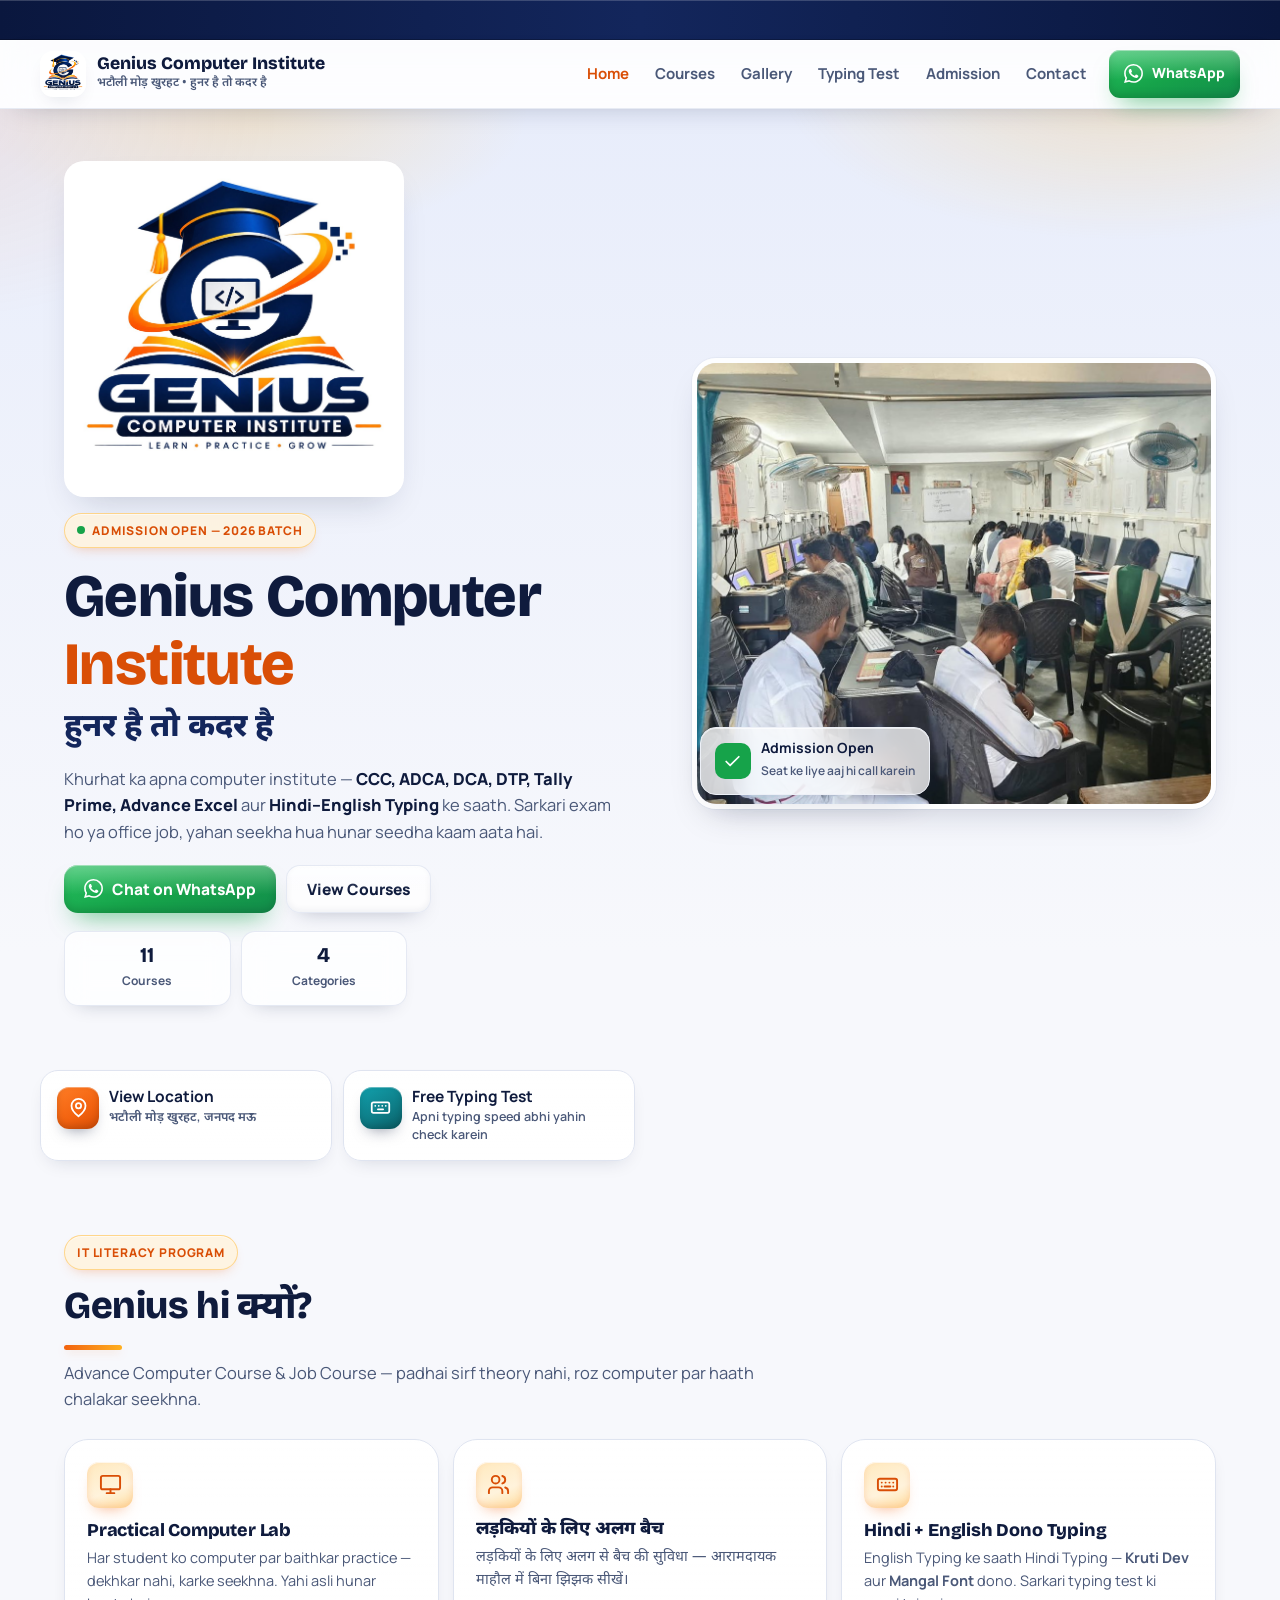
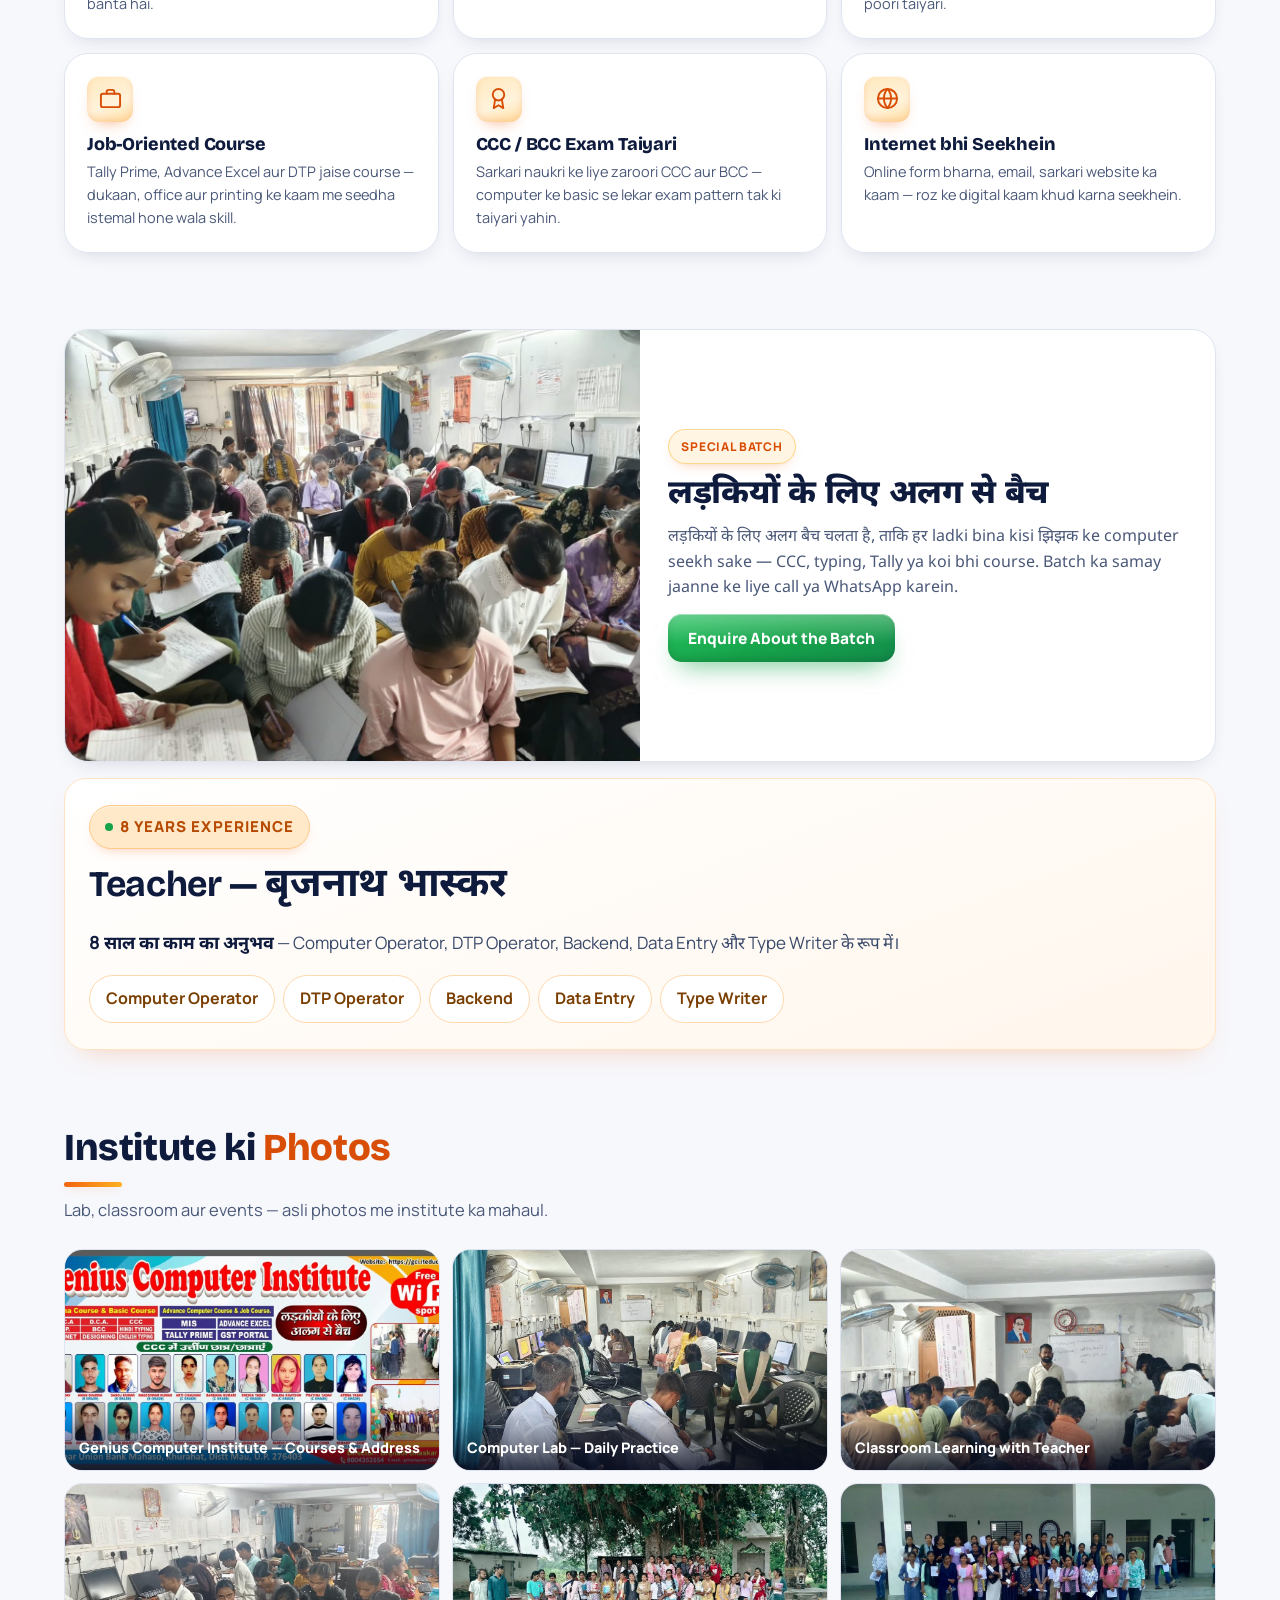
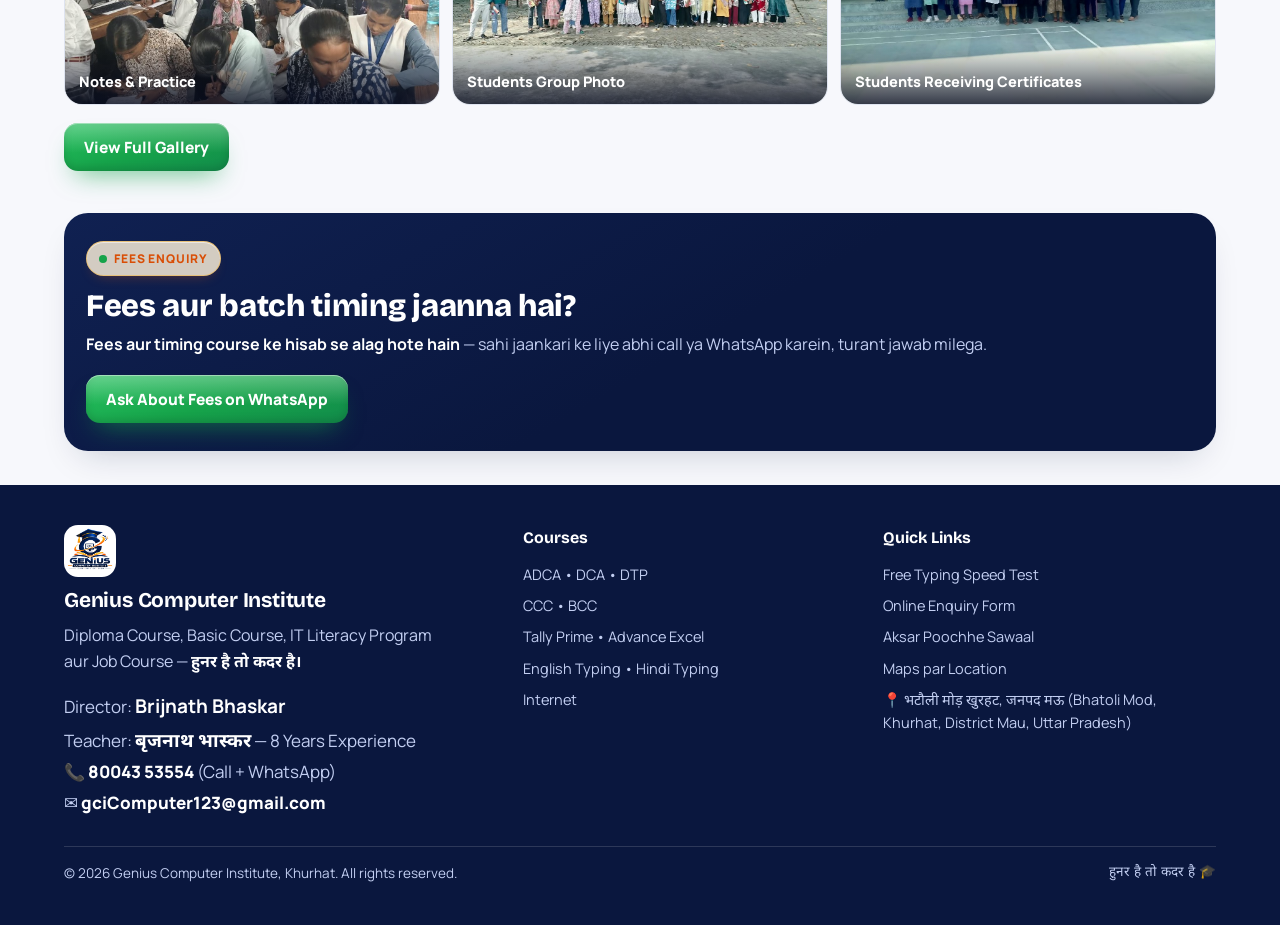
==== commit dba159c4: "Location corrected to Bhatoli Mod Khurhat" ====
--- a/index.html
+++ b/index.html
@@ -4,7 +4,7 @@
 <meta charset="utf-8" />
 <meta name="viewport" content="width=device-width, initial-scale=1, viewport-fit=cover" />
 <meta name="color-scheme" content="light dark" />
-<meta name="description" content="Genius Computer Institute, Mahaso Khurahat (XFVG+97H) — CCC, ADCA, DCA, DTP, Tally Prime, Advance Excel, Hindi-English Typing. Admission Open. Call / WhatsApp: 8004353554" />
+<meta name="description" content="Genius Computer Institute, भटौली मोड़ खुरहट, जनपद मऊ (Bhatoli Mod, Khurhat, District Mau, Uttar Pradesh) — CCC, ADCA, DCA, DTP, Tally Prime, Advance Excel, Hindi-English Typing. Admission Open. Call / WhatsApp: 8004353554" />
 <link rel="icon" type="image/png" href="assets/logo.png" />
 <title>Genius Computer Institute — Khurhat | CCC, ADCA, Tally, Typing</title>
 <link rel="preconnect" href="https://fonts.googleapis.com" />
@@ -14,13 +14,13 @@
 </head>
 <body data-page="top">
 <div class="ticker" aria-hidden="true"><div class="ticker-track" id="tickerTrack">
-  <span>🎓 <b>Admission Open</b> — New Batch शुरू हो रहे हैं</span><span>📞 Call / WhatsApp: <b>80043 53554</b></span><span class="hi">लड़कियों के लिए अलग से बैच</span><span>CCC • ADCA • DCA • DTP • Tally Prime • Advance Excel • Typing</span><span class="hi">पता — XFVG+97H, near Union Bank, Mahaso, Khurahat, Kasari, Uttar Pradesh 276403 • जनपद मऊ (District Mau)</span>
+  <span>🎓 <b>Admission Open</b> — New Batch शुरू हो रहे हैं</span><span>📞 Call / WhatsApp: <b>80043 53554</b></span><span class="hi">लड़कियों के लिए अलग से बैच</span><span>CCC • ADCA • DCA • DTP • Tally Prime • Advance Excel • Typing</span><span class="hi">पता — भटौली मोड़ खुरहट, जनपद मऊ (Bhatoli Mod, Khurhat, District Mau, Uttar Pradesh)</span>
 </div></div>
 <header>
   <div class="wrap nav">
     <a class="brand" href="index.html" aria-label="Genius Computer Institute — Home">
       <img class="brand-logo" src="assets/logo.png" alt="Genius Computer Institute ka logo" width="46" height="46" />
-      <span><span class="brand-name">Genius Computer Institute</span><span class="brand-sub hi">Mahaso, Khurahat • हुनर है तो कदर है</span></span>
+      <span><span class="brand-name">Genius Computer Institute</span><span class="brand-sub hi">भटौली मोड़ खुरहट • हुनर है तो कदर है</span></span>
     </a>
     <nav class="nav-links" aria-label="Main"><a href="index.html" aria-current="page">Home</a><a href="courses.html">Courses</a><a href="gallery.html">Gallery</a><a href="typing.html">Typing Test</a><a href="admission.html">Admission</a><a href="contact.html">Contact</a></nav>
     <a class="btn btn-wa btn-sm" href="https://wa.me/918004353554?text=Namaste%2C%20mujhe%20Genius%20Computer%20Institute%20me%20admission%20ki%20jaankari%20chahiye." target="_blank" rel="noopener"><svg viewBox="0 0 24 24" fill="currentColor"><path d="M17.47 14.38c-.3-.15-1.76-.87-2.03-.97-.27-.1-.47-.15-.67.15-.2.3-.77.97-.94 1.17-.17.2-.35.22-.65.07-.3-.15-1.25-.46-2.39-1.47-.88-.79-1.47-1.76-1.64-2.06-.17-.3-.02-.46.13-.61.13-.13.3-.35.45-.52.15-.17.2-.3.3-.5.1-.2.05-.37-.02-.52-.07-.15-.67-1.62-.92-2.22-.24-.58-.49-.5-.67-.51h-.57c-.2 0-.52.07-.8.37-.27.3-1.04 1.02-1.04 2.5 0 1.47 1.07 2.89 1.22 3.09.15.2 2.11 3.22 5.1 4.51.71.31 1.27.49 1.7.63.72.23 1.37.2 1.88.12.57-.09 1.76-.72 2.01-1.41.25-.7.25-1.29.17-1.41-.07-.12-.27-.2-.57-.35M12.05 21.79h-.01a9.87 9.87 0 0 1-5.03-1.38l-.36-.21-3.74.98 1-3.65-.24-.37a9.82 9.82 0 0 1-1.51-5.26c0-5.45 4.44-9.88 9.9-9.88a9.83 9.83 0 0 1 9.88 9.89c0 5.45-4.43 9.88-9.89 9.88m8.42-18.3A11.82 11.82 0 0 0 12.05 0C5.5 0 .16 5.34.16 11.9c0 2.1.55 4.14 1.59 5.95L.06 24l6.3-1.65a11.9 11.9 0 0 0 5.68 1.45h.01c6.55 0 11.89-5.34 11.89-11.9 0-3.18-1.24-6.16-3.47-8.41"/></svg>WhatsApp</a>
@@ -58,7 +58,7 @@
   
 <div class="wrap quick">
     <div class="quick-grid">
-      <a class="qa" href="https://www.google.com/maps/search/?api=1&query=XFVG%2B97H+Mahaso+Khurahat+Kasari+Uttar+Pradesh+276403" target="_blank" rel="noopener"><span class="ic ic-saf"><svg viewBox="0 0 24 24" fill="none" stroke="currentColor" stroke-width="2" stroke-linecap="round" stroke-linejoin="round"><path d="M20 10c0 6-8 12-8 12s-8-6-8-12a8 8 0 0 1 16 0Z"/><circle cx="12" cy="10" r="3"/></svg></span><span><b>View Location</b><small>XFVG+97H, Mahaso, Khurahat</small></span></a>
+      <a class="qa" href="https://www.google.com/maps/search/?api=1&query=XFVG%2B97H+Mahaso+Khurahat+Kasari+Uttar+Pradesh+276403" target="_blank" rel="noopener"><span class="ic ic-saf"><svg viewBox="0 0 24 24" fill="none" stroke="currentColor" stroke-width="2" stroke-linecap="round" stroke-linejoin="round"><path d="M20 10c0 6-8 12-8 12s-8-6-8-12a8 8 0 0 1 16 0Z"/><circle cx="12" cy="10" r="3"/></svg></span><span><b>View Location</b><small>भटौली मोड़ खुरहट, जनपद मऊ</small></span></a>
       <a class="qa" href="typing.html"><span class="ic ic-teal"><svg viewBox="0 0 24 24" fill="none" stroke="currentColor" stroke-width="2" stroke-linecap="round" stroke-linejoin="round"><rect x="2" y="6" width="20" height="12" rx="2"/><path d="M6 10h.01M10 10h.01M14 10h.01M18 10h.01M9 14h6"/></svg></span><span><b>Free Typing Test</b><small>Apni typing speed abhi yahin check karein</small></span></a>
     </div>
   </div>
@@ -141,7 +141,7 @@
           <li><a href="admission.html">Online Enquiry Form</a></li>
           <li><a href="admission.html#faq">Aksar Poochhe Sawaal</a></li>
           <li><a href="https://www.google.com/maps/search/?api=1&query=XFVG%2B97H+Mahaso+Khurahat+Kasari+Uttar+Pradesh+276403" target="_blank" rel="noopener">Maps par Location</a></li>
-          <li>📍 XFVG+97H, near Union Bank, Mahaso, Khurahat, Kasari, Uttar Pradesh 276403, जनपद मऊ (District Mau)</li>
+          <li>📍 भटौली मोड़ खुरहट, जनपद मऊ (Bhatoli Mod, Khurhat, District Mau, Uttar Pradesh)</li>
         </ul>
       </div>
     </div>
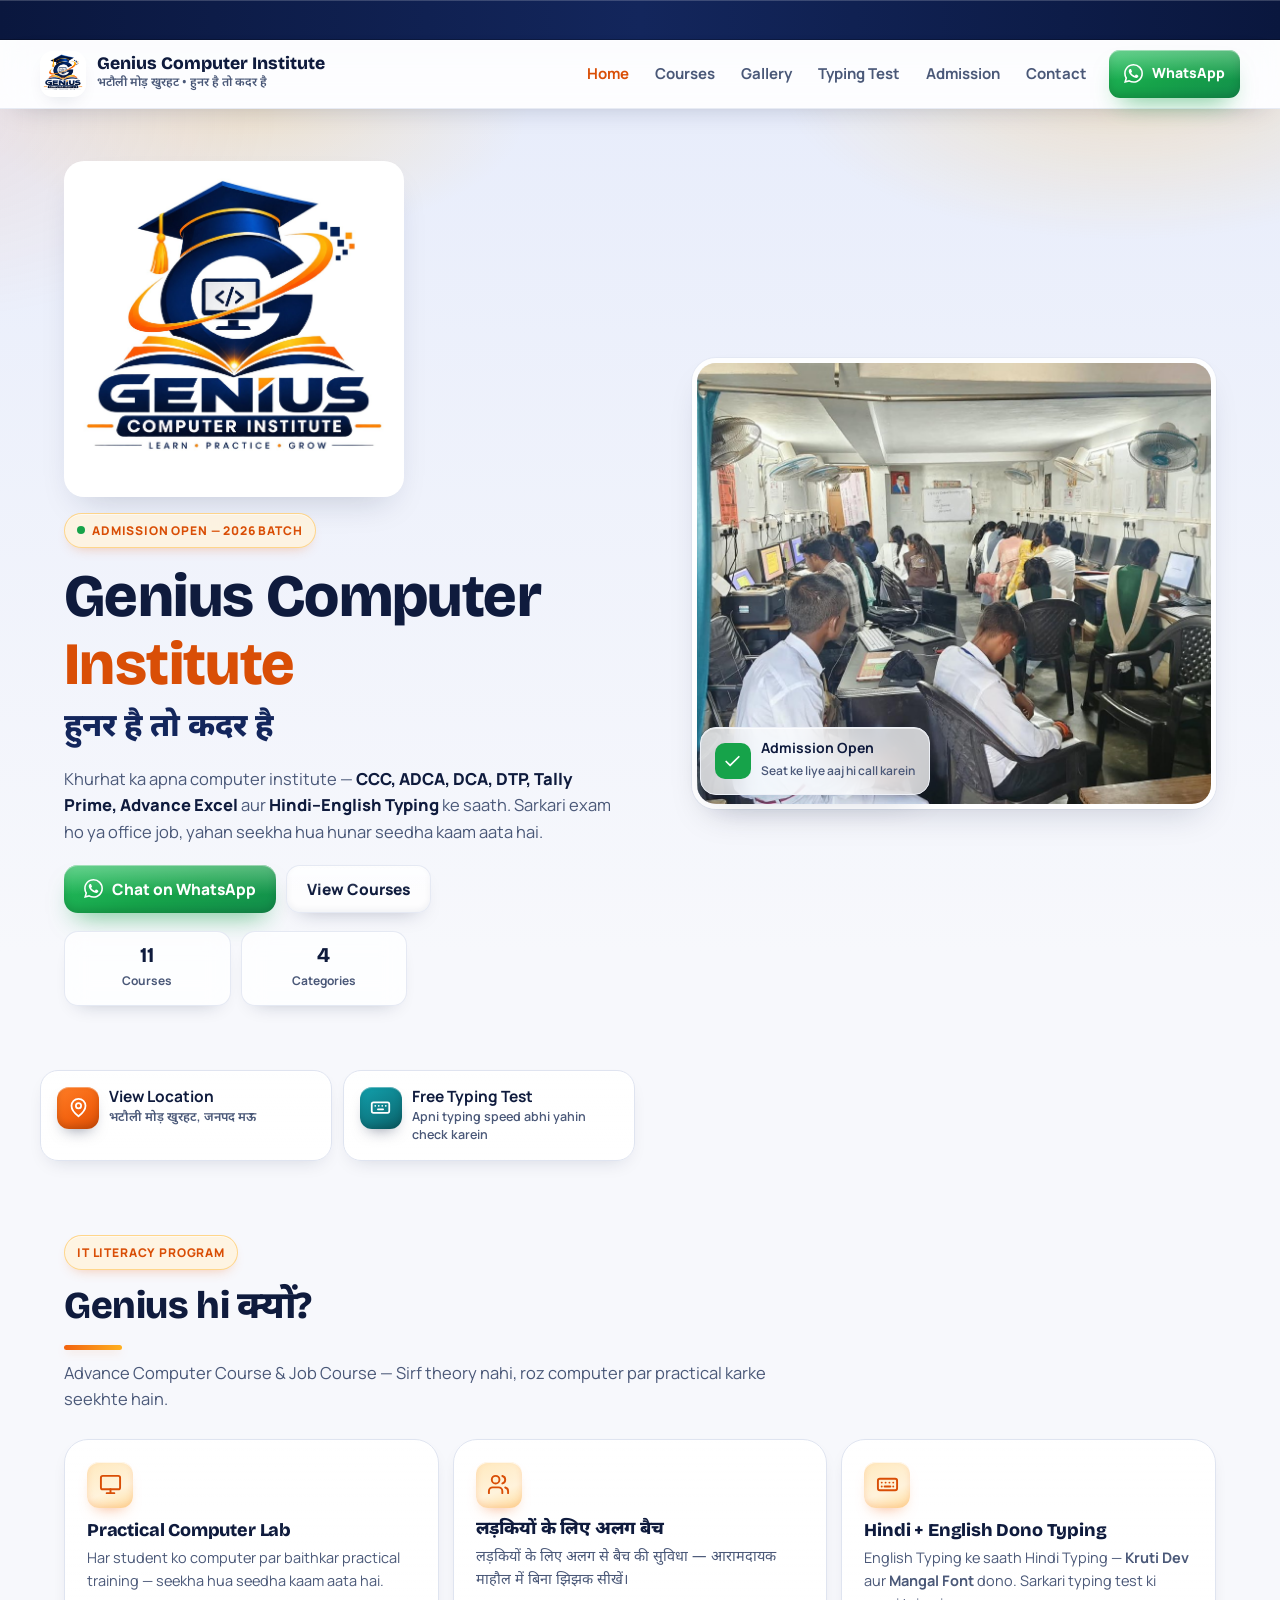
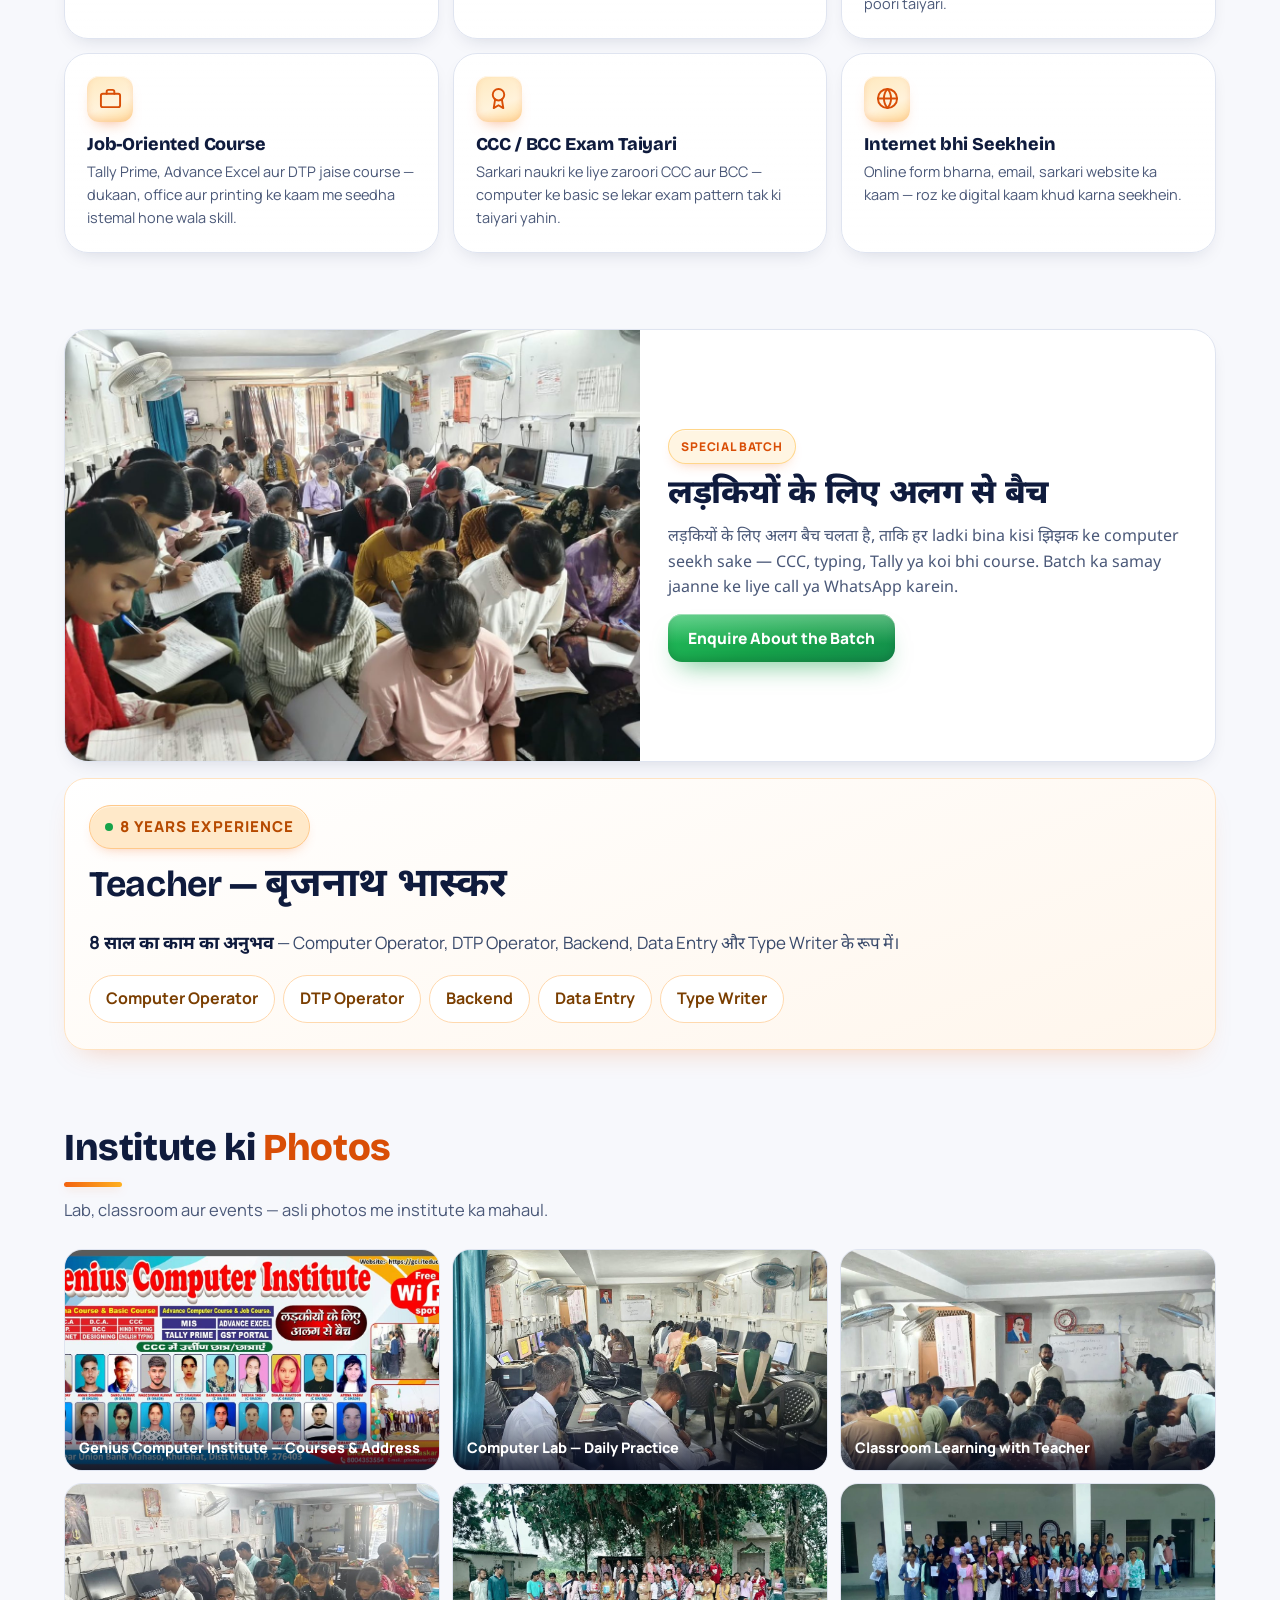
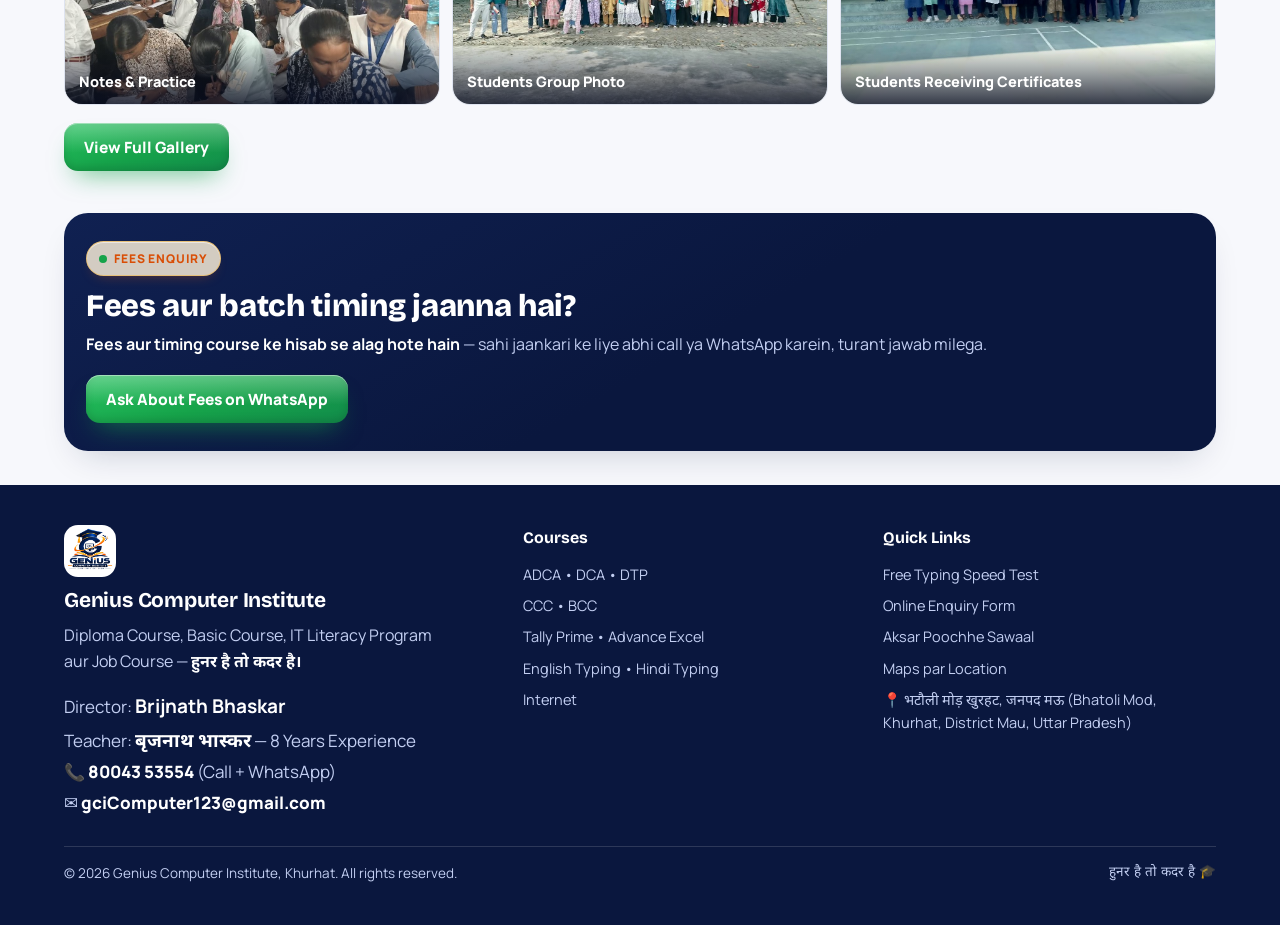
==== commit 7537fc7a: "Fix practical training line" ====
--- a/index.html
+++ b/index.html
@@ -69,10 +69,10 @@
       <div class="sec-head reveal">
         <span class="tag">IT Literacy Program</span>
         <h2 style="margin-top:14px">Genius hi <span class="hi">क्यों</span>?</h2>
-        <p>Advance Computer Course &amp; Job Course — padhai sirf theory nahi, roz computer par haath chalakar seekhna.</p>
+        <p>Advance Computer Course &amp; Job Course — Sirf theory nahi, roz computer par practical karke seekhte hain.</p>
       </div>
       <div class="feat-grid">
-        <div class="feat reveal"><span class="ic"><svg viewBox="0 0 24 24" fill="none" stroke="currentColor" stroke-width="2" stroke-linecap="round" stroke-linejoin="round"><rect x="2" y="3" width="20" height="14" rx="2"/><path d="M8 21h8M12 17v4"/></svg></span><h3>Practical Computer Lab</h3><p>Har student ko computer par baithkar practice — dekhkar nahi, karke seekhna. Yahi asli hunar banta hai.</p></div>
+        <div class="feat reveal"><span class="ic"><svg viewBox="0 0 24 24" fill="none" stroke="currentColor" stroke-width="2" stroke-linecap="round" stroke-linejoin="round"><rect x="2" y="3" width="20" height="14" rx="2"/><path d="M8 21h8M12 17v4"/></svg></span><h3>Practical Computer Lab</h3><p>Har student ko computer par baithkar practical training — seekha hua seedha kaam aata hai.</p></div>
         <div class="feat reveal"><span class="ic"><svg viewBox="0 0 24 24" fill="none" stroke="currentColor" stroke-width="2" stroke-linecap="round" stroke-linejoin="round"><path d="M16 21v-2a4 4 0 0 0-4-4H6a4 4 0 0 0-4 4v2"/><circle cx="9" cy="7" r="4"/><path d="M22 21v-2a4 4 0 0 0-3-3.87M16 3.13a4 4 0 0 1 0 7.75"/></svg></span><h3 class="hi">लड़कियों के लिए अलग बैच</h3><p class="hi">लड़कियों के लिए अलग से बैच की सुविधा — आरामदायक माहौल में बिना झिझक सीखें।</p></div>
         <div class="feat reveal"><span class="ic"><svg viewBox="0 0 24 24" fill="none" stroke="currentColor" stroke-width="2" stroke-linecap="round" stroke-linejoin="round"><rect x="2" y="6" width="20" height="12" rx="2"/><path d="M6 10h.01M10 10h.01M14 10h.01M18 10h.01M6 14h.01M18 14h.01M9 14h6"/></svg></span><h3>Hindi + English Dono Typing</h3><p>English Typing ke saath Hindi Typing — <b>Kruti Dev</b> aur <b>Mangal Font</b> dono. Sarkari typing test ki poori taiyari.</p></div>
         <div class="feat reveal"><span class="ic"><svg viewBox="0 0 24 24" fill="none" stroke="currentColor" stroke-width="2" stroke-linecap="round" stroke-linejoin="round"><rect x="2" y="7" width="20" height="14" rx="2"/><path d="M16 7V5a2 2 0 0 0-2-2h-4a2 2 0 0 0-2 2v2"/></svg></span><h3>Job-Oriented Course</h3><p>Tally Prime, Advance Excel aur DTP jaise course — dukaan, office aur printing ke kaam me seedha istemal hone wala skill.</p></div>
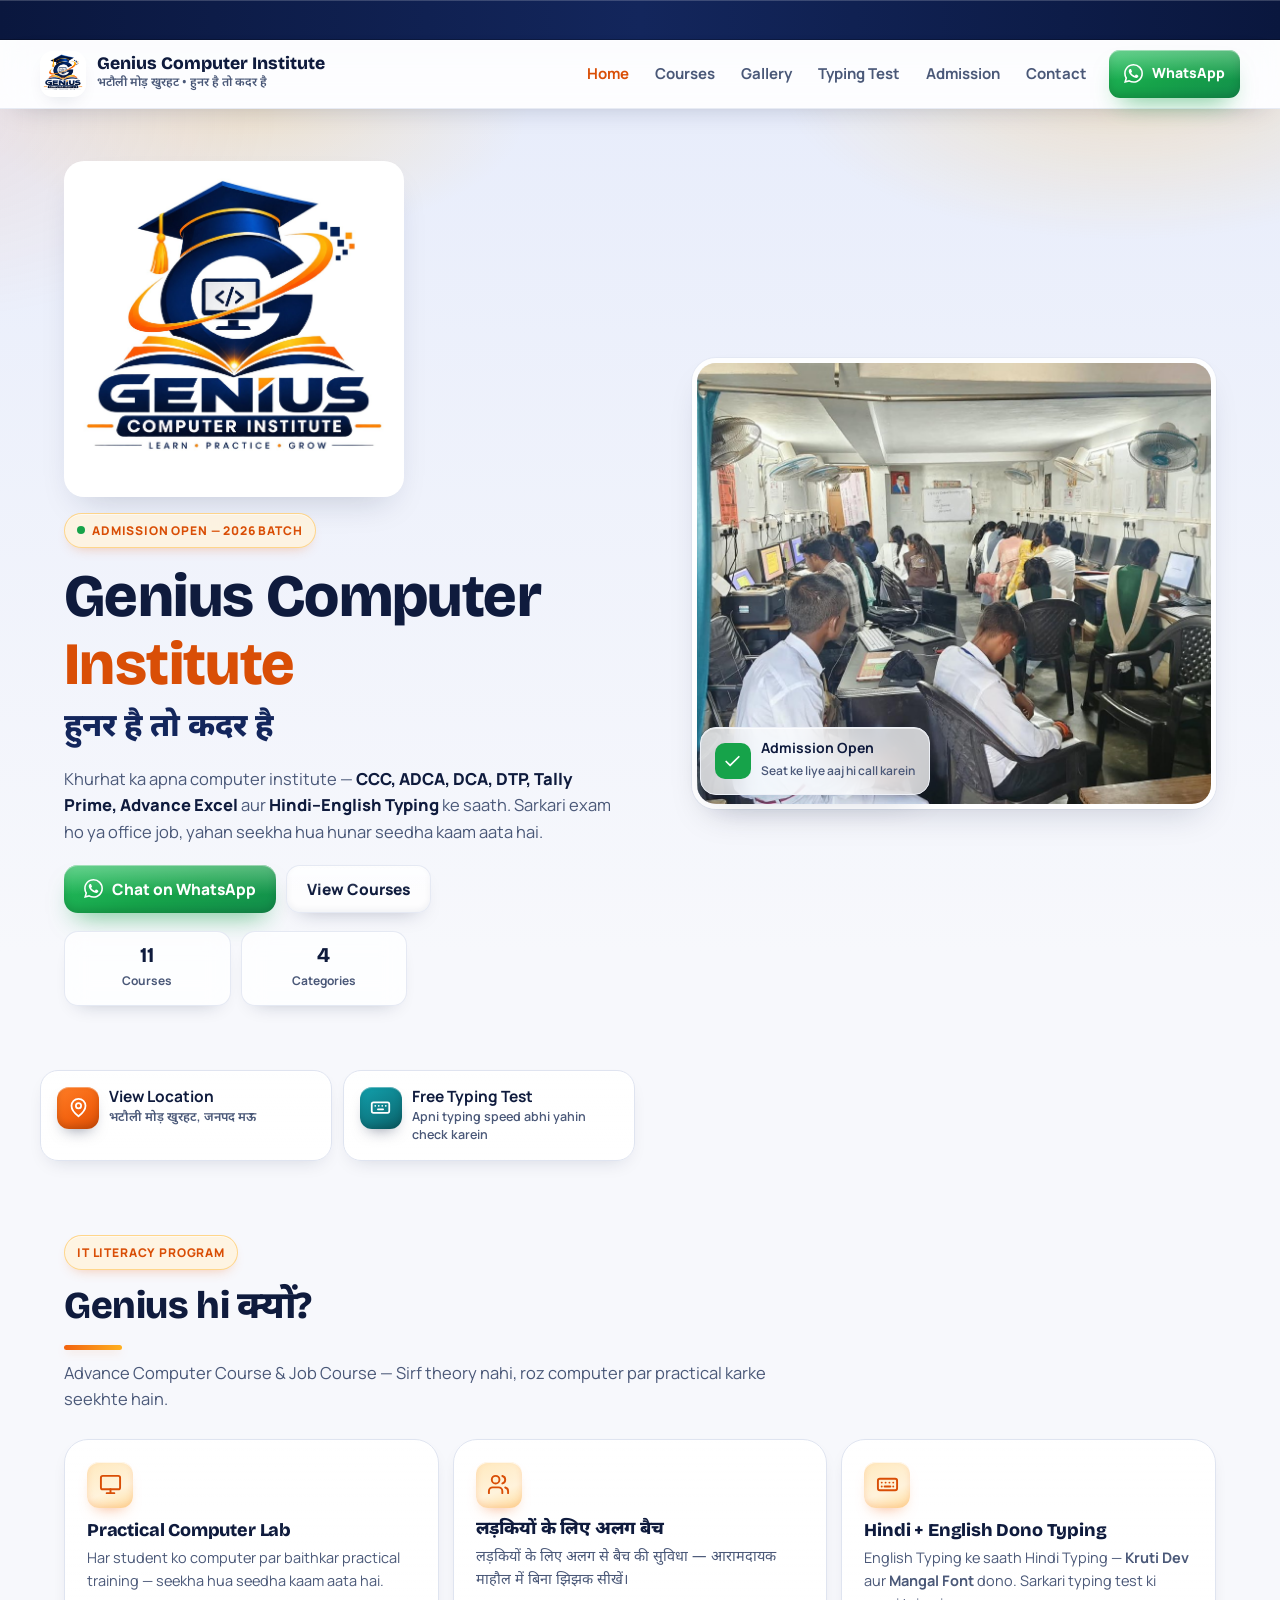
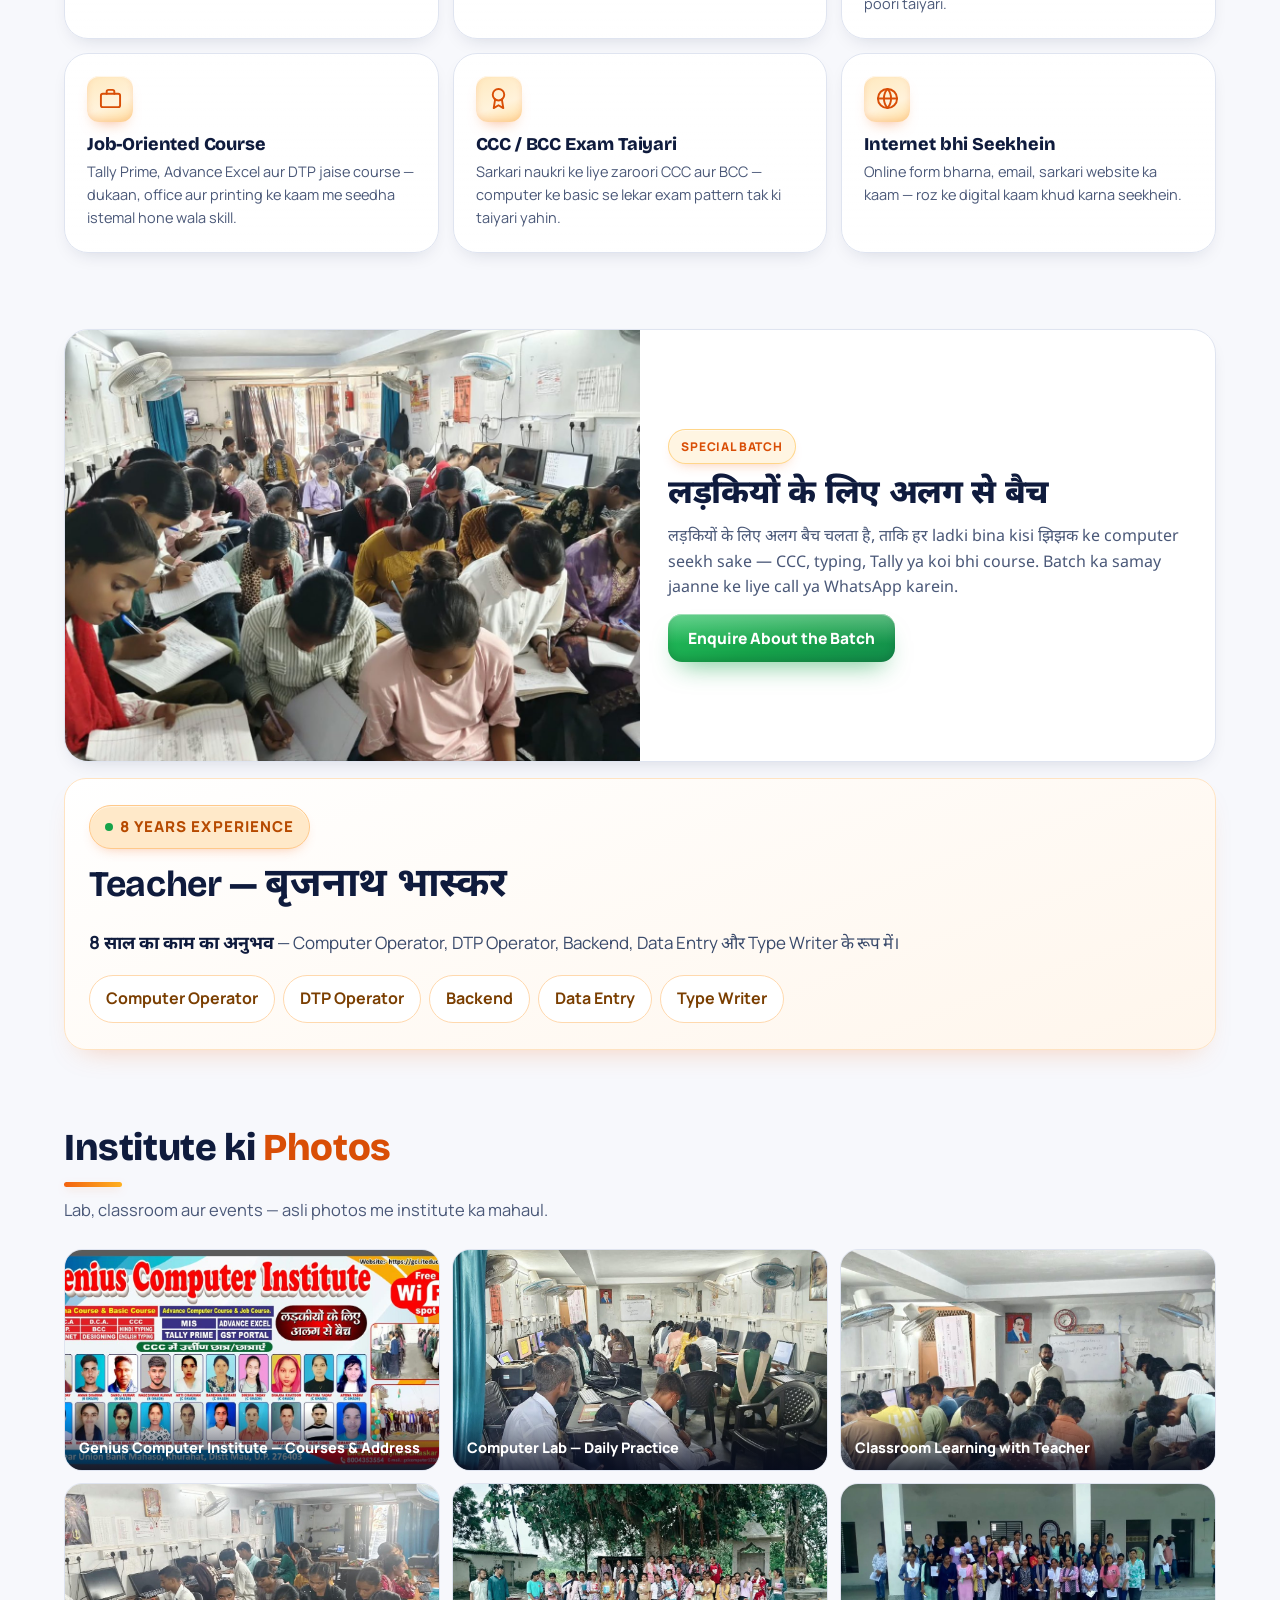
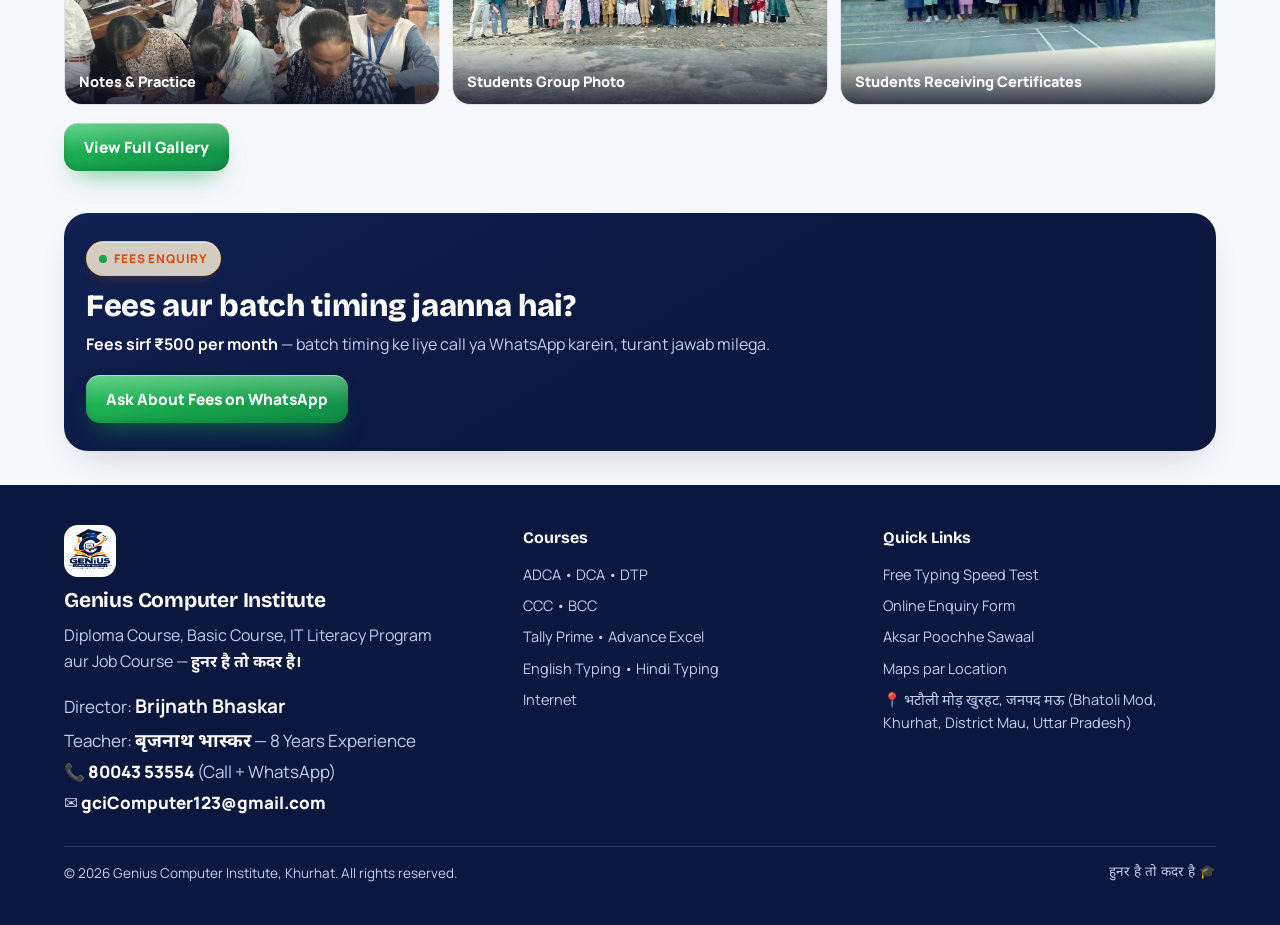
==== commit 078512f0: "Fees Rs 500 per month" ====
--- a/index.html
+++ b/index.html
@@ -111,7 +111,7 @@
 <div class="wrap"><div class="highlight-band reveal">
       <span class="tag"><span class="dot"></span> Fees Enquiry</span>
       <h2 style="margin-top:12px">Fees aur batch timing jaanna hai?</h2>
-      <p><b>Fees aur timing course ke hisab se alag hote hain</b> — sahi jaankari ke liye abhi call ya WhatsApp karein, turant jawab milega.</p>
+      <p><b>Fees sirf ₹500 per month</b> — batch timing ke liye call ya WhatsApp karein, turant jawab milega.</p>
       <div class="btns"><a class="btn btn-wa" href="https://wa.me/918004353554?text=Namaste%2C%20mujhe%20fees%20aur%20batch%20timing%20ki%20jaankari%20chahiye." target="_blank" rel="noopener">Ask About Fees on WhatsApp</a></div>
     </div></div>
 </main>
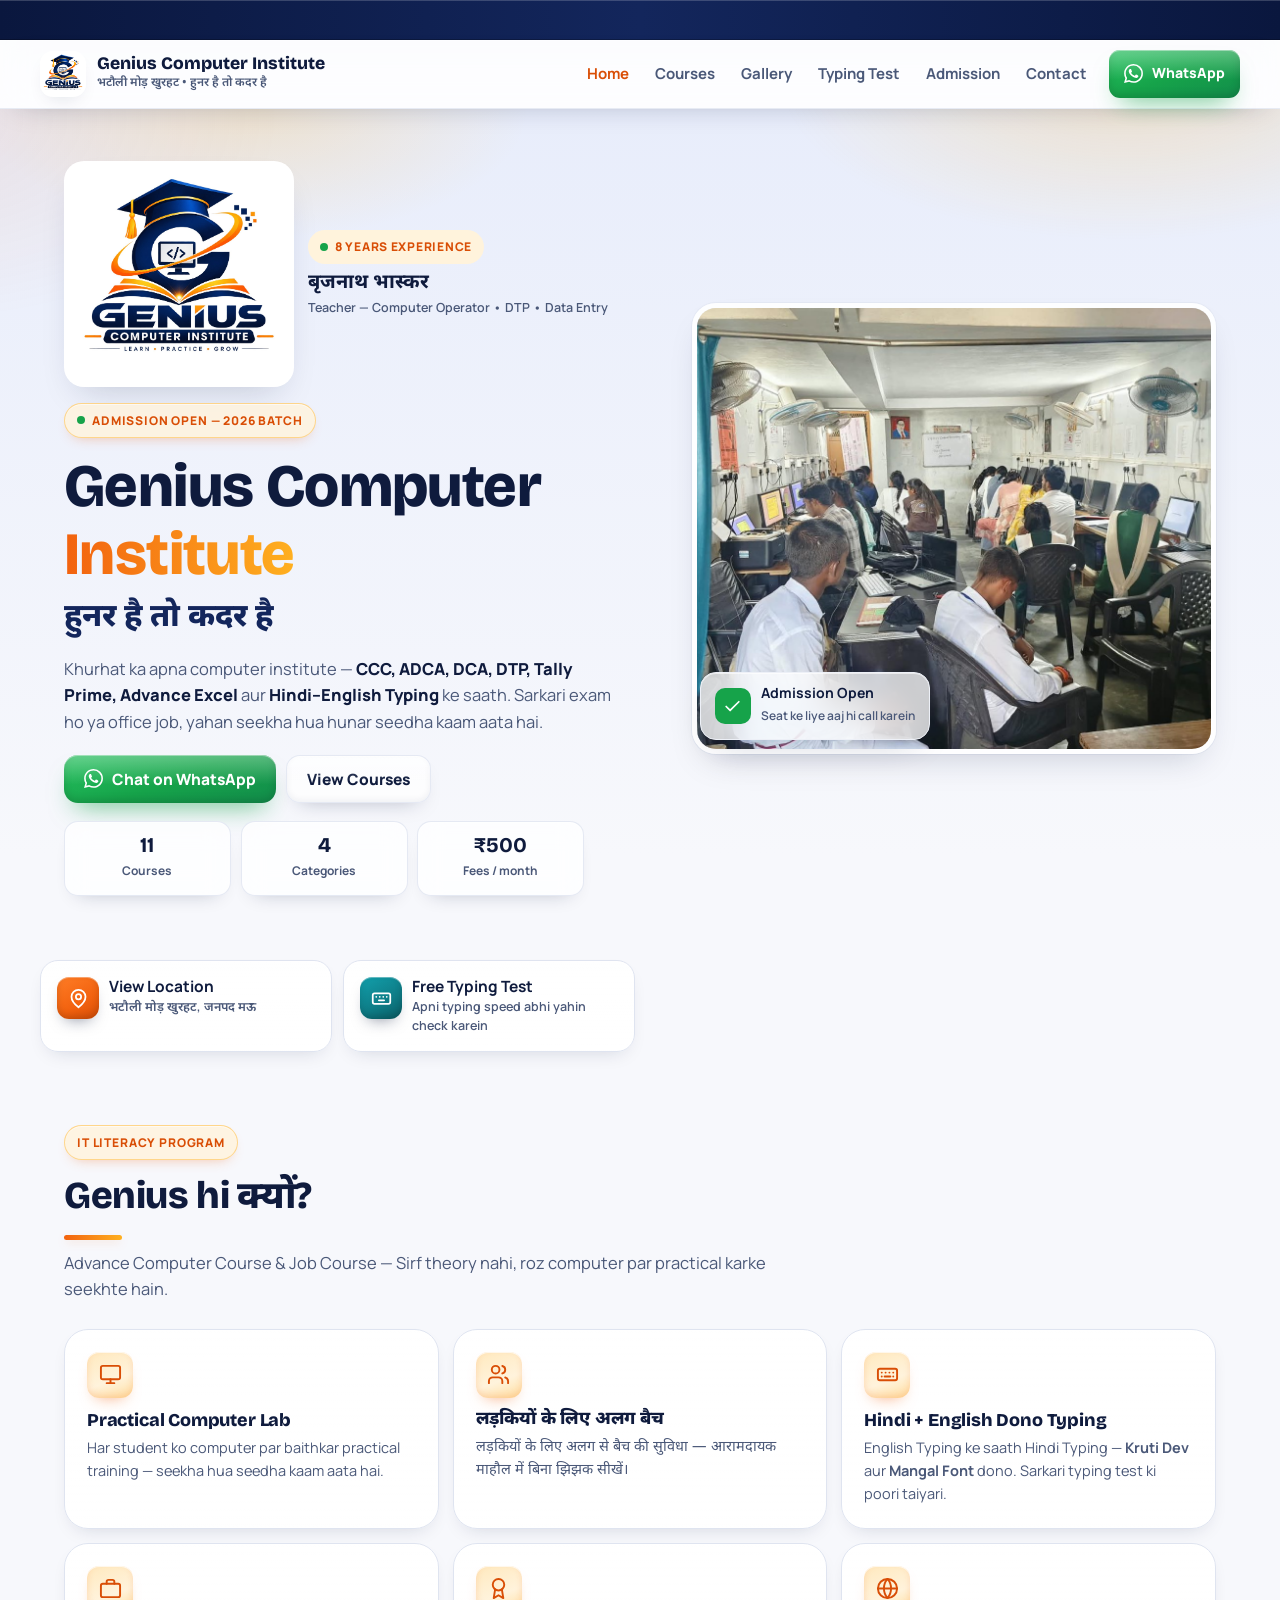
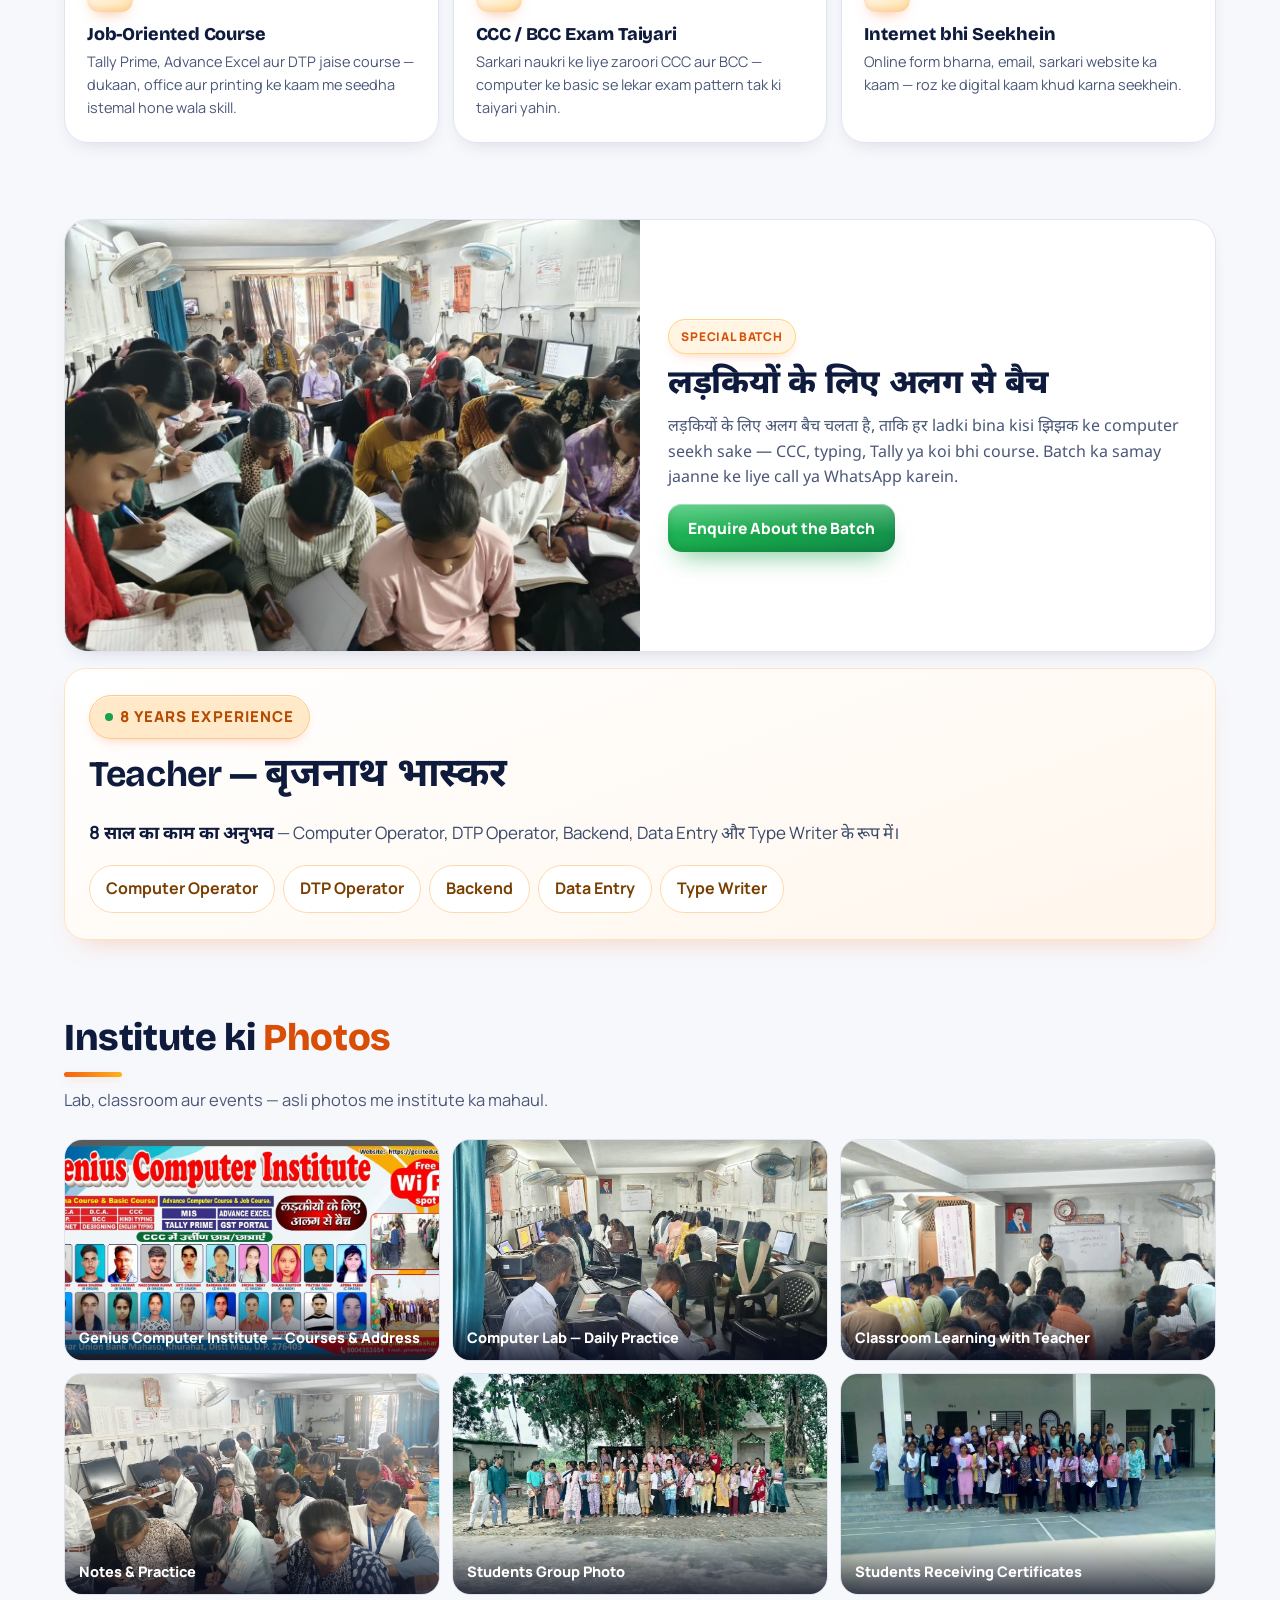
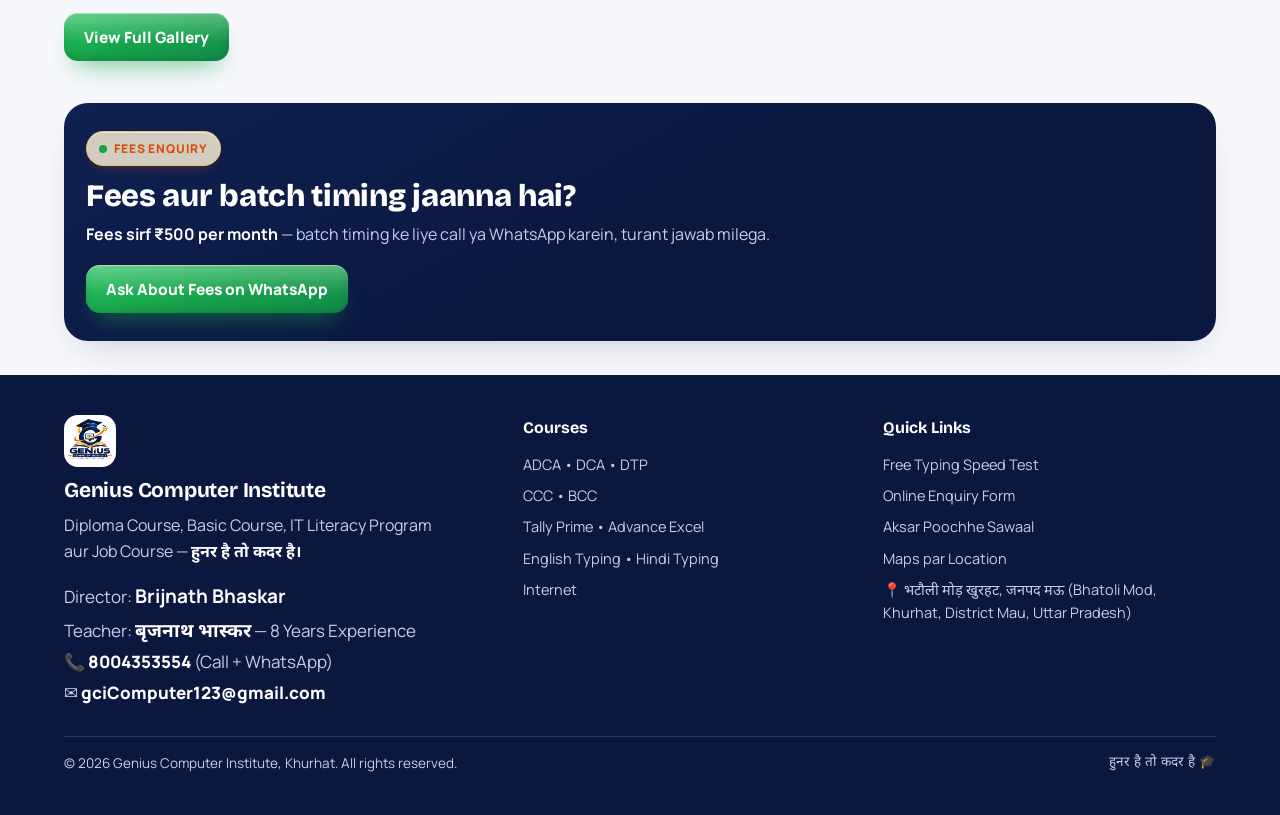
==== commit eac9f300: "Hero side badge + max animations" ====
--- a/index.html
+++ b/index.html
@@ -31,7 +31,14 @@
     <div class="wrap hero-grid">
       <div>
         
-        <div class="hero-logo-card"><img src="assets/logo.png" alt="Genius Computer Institute ka logo" /></div>
+        <div class="hero-logo-row">
+          <div class="hero-logo-card"><img src="assets/logo.png" alt="Genius Computer Institute ka logo" /></div>
+          <div class="hero-side">
+            <span class="hero-side-tag"><span class="dot"></span>8 Years Experience</span>
+            <b>बृजनाथ भास्कर</b>
+            <small>Teacher — Computer Operator • DTP • Data Entry</small>
+          </div>
+        </div>
         <span class="tag"><span class="dot"></span> Admission Open — 2026 Batch</span>
         <h1>Genius Computer <span class="hl">Institute</span></h1>
         <div class="hero-tagline hi">हुनर है तो कदर है</div>
@@ -43,6 +50,7 @@
         <div class="stats">
           <div class="stat"><b data-count="11">0</b><span>Courses</span></div>
           <div class="stat"><b data-count="4">0</b><span>Categories</span></div>
+          <div class="stat"><b>₹500</b><span>Fees / month</span></div>
         </div>
       </div>
       <div class="hero-media">
--- a/style.css
+++ b/style.css
@@ -133,8 +133,9 @@
   .tab[aria-pressed="true"]{background:linear-gradient(160deg,#26479F,var(--navy) 55%,var(--navy2));border-color:transparent;color:#fff;box-shadow:0 10px 20px -10px rgba(15,27,61,.55),inset 0 1px 0 rgba(255,255,255,.35)}
   .search{position:relative;width:100%}
   @media(min-width:760px){.search{margin-left:auto;flex:1 1 200px;max-width:320px}}
-  .search input{width:100%;font:inherit;font-size:16px;padding:12px 14px 12px 42px;border-radius:12px;border:1.5px solid var(--line);background:var(--surface);color:var(--ink)}
-  .search svg{position:absolute;left:13px;top:50%;transform:translateY(-50%);width:18px;height:18px;color:var(--muted)}
+  .search input{width:100%;font:inherit;font-size:16px;padding:12px 52px 12px 16px;border-radius:12px;border:1.5px solid var(--line);background:var(--surface);color:var(--ink)}
+  .search input::placeholder{color:var(--muted);opacity:1}
+  .search svg{position:absolute;right:16px;left:auto;top:50%;transform:translateY(-50%);width:18px;height:18px;color:var(--muted);pointer-events:none}
   .course-grid{display:grid;gap:14px;grid-template-columns:1fr}
   @media(min-width:640px){.course-grid{grid-template-columns:repeat(2,1fr)}}
   @media(min-width:1020px){.course-grid{grid-template-columns:repeat(3,1fr)}}
@@ -300,8 +301,13 @@
   @media(max-width:759px){body{padding-bottom:78px} section{scroll-margin-bottom:90px}}
   @media(min-width:760px){.stickybar{display:none}}
 
-  .reveal{opacity:0;transform:translateY(18px);transition:opacity .55s ease, transform .55s ease}
+  .reveal{opacity:0;transform:translateY(26px) scale(.98);transition:opacity .7s ease, transform .7s cubic-bezier(.22,1,.36,1)}
   .reveal.in{opacity:1;transform:none}
+  .reveal:nth-child(2){transition-delay:.08s}
+  .reveal:nth-child(3){transition-delay:.16s}
+  .reveal:nth-child(4){transition-delay:.24s}
+  .reveal:nth-child(5){transition-delay:.32s}
+  .reveal:nth-child(6){transition-delay:.4s}
   @media (prefers-reduced-motion: reduce){.reveal{opacity:1;transform:none;transition:none}}
 
 /* === RESPONSIVE FIX: 390px vertical mobile / 1280px horizontal desktop === */
@@ -522,3 +528,55 @@
 /* Contact page: ab ek hi Contact Details card — poori width */
 .contact-grid{grid-template-columns:1fr!important}
 .contact-grid .addr{grid-column:1/-1}
+
+/* === Load animations: phone digits + fees pop (har refresh par chalte hain) === */
+@keyframes digitIn{from{opacity:0;transform:translateY(8px)}to{opacity:1;transform:none}}
+.tel-d{display:inline-block;animation:digitIn .35s cubic-bezier(.22,1,.36,1) both}
+@keyframes feePop{0%{opacity:0;transform:scale(.85)}60%{transform:scale(1.06)}100%{opacity:1;transform:scale(1)}}
+.highlight-band b{display:inline-block;animation:feePop .5s cubic-bezier(.22,1,.36,1) .3s both}
+@media (prefers-reduced-motion: reduce){.tel-d,.highlight-band b{animation:none}}
+
+/* === Full-page animation: tabs, search, icons, gallery, buttons (har refresh par) === */
+.search{animation:heroIn .5s cubic-bezier(.22,1,.36,1) both}
+.tab{animation:cardIn .5s cubic-bezier(.22,1,.36,1) both}
+.tab:nth-child(2){animation-delay:.06s}
+.tab:nth-child(3){animation-delay:.12s}
+.tab:nth-child(4){animation-delay:.18s}
+.tab:nth-child(5){animation-delay:.24s}
+.feat .ic,.course .ic{animation:floatY 4s ease-in-out infinite}
+.feat:nth-child(2) .ic,.course:nth-child(2) .ic{animation-delay:.5s}
+.feat:nth-child(3) .ic,.course:nth-child(3) .ic{animation-delay:1s}
+.gal figure img,.gal-link img{transition:transform .5s ease}
+.gal figure:hover img,.gal-link:hover img{transform:scale(1.05)}
+.btn:active{transform:scale(.97)}
+.exp-chip{animation:cardIn .45s cubic-bezier(.22,1,.36,1) both}
+.exp-chip:nth-child(2){animation-delay:.08s}
+.exp-chip:nth-child(3){animation-delay:.16s}
+.exp-chip:nth-child(4){animation-delay:.24s}
+.exp-chip:nth-child(5){animation-delay:.32s}
+@media (prefers-reduced-motion: reduce){.search,.tab,.feat .ic,.course .ic,.exp-chip{animation:none}}
+
+/* === MAX ANIMATION: logo side badge, blinking dots, shimmer, pops (har refresh par) === */
+.hero-logo-row{display:flex;flex-wrap:wrap;gap:14px;align-items:center;margin-bottom:16px}
+.hero-logo-row .hero-logo-card{flex:0 1 230px;margin-bottom:0}
+.hero-side{flex:1 1 160px;display:flex;flex-direction:column;justify-content:center;gap:6px;animation:heroIn .55s cubic-bezier(.22,1,.36,1) .1s both}
+.hero-side-tag{display:inline-flex;align-items:center;gap:7px;background:var(--gold-bg);color:var(--saffron-d);font-weight:800;font-size:12px;letter-spacing:.06em;text-transform:uppercase;padding:7px 12px;border-radius:999px;width:fit-content}
+.hero-side-tag .dot{width:8px;height:8px;border-radius:50%;background:var(--wa)}
+.hero-side b{font-size:20px;font-family:"Bricolage Grotesque","Noto Sans Devanagari",sans-serif;line-height:1.15}
+.hero-side small{color:var(--muted);font-weight:600;font-size:12.5px;line-height:1.45}
+@keyframes dotBlink{0%,100%{opacity:1;box-shadow:0 0 0 0 rgba(22,163,74,.55),0 0 14px 3px rgba(22,163,74,.75)}50%{opacity:.3;box-shadow:0 0 0 0 rgba(22,163,74,0),0 0 0 0 rgba(22,163,74,0)}}
+.tag .dot,.hero-side-tag .dot{animation:dotBlink 1.1s infinite}
+@keyframes shine{to{background-position:200% center}}
+.hero h1 .hl{background:linear-gradient(90deg,#F2620F,#FFB020,#F2620F);background-size:200% auto;-webkit-background-clip:text;background-clip:text;color:transparent;animation:shine 3s linear infinite}
+@keyframes barGrow{from{width:0}to{width:58px}}
+.sec-head h2::after{animation:barGrow .8s cubic-bezier(.22,1,.36,1) both}
+.stat{animation:cardIn .5s cubic-bezier(.22,1,.36,1) both}
+.stat:nth-child(2){animation-delay:.1s}
+.stat:nth-child(3){animation-delay:.2s}
+.qa{animation:cardIn .5s cubic-bezier(.22,1,.36,1) both}
+.qa:nth-child(2){animation-delay:.1s}
+.qa:nth-child(3){animation-delay:.18s}
+.qa:nth-child(4){animation-delay:.26s}
+@keyframes ghostPulse{0%,100%{box-shadow:0 10px 22px -14px rgba(15,27,61,.35)}50%{box-shadow:0 10px 26px -10px rgba(242,98,15,.55)}}
+.hero-cta .btn-ghost{animation:ghostPulse 2.8s ease-in-out infinite}
+@media (prefers-reduced-motion: reduce){.hero-side,.hero h1 .hl,.sec-head h2::after,.stat,.qa,.hero-cta .btn-ghost,.tag .dot,.hero-side-tag .dot{animation:none}}
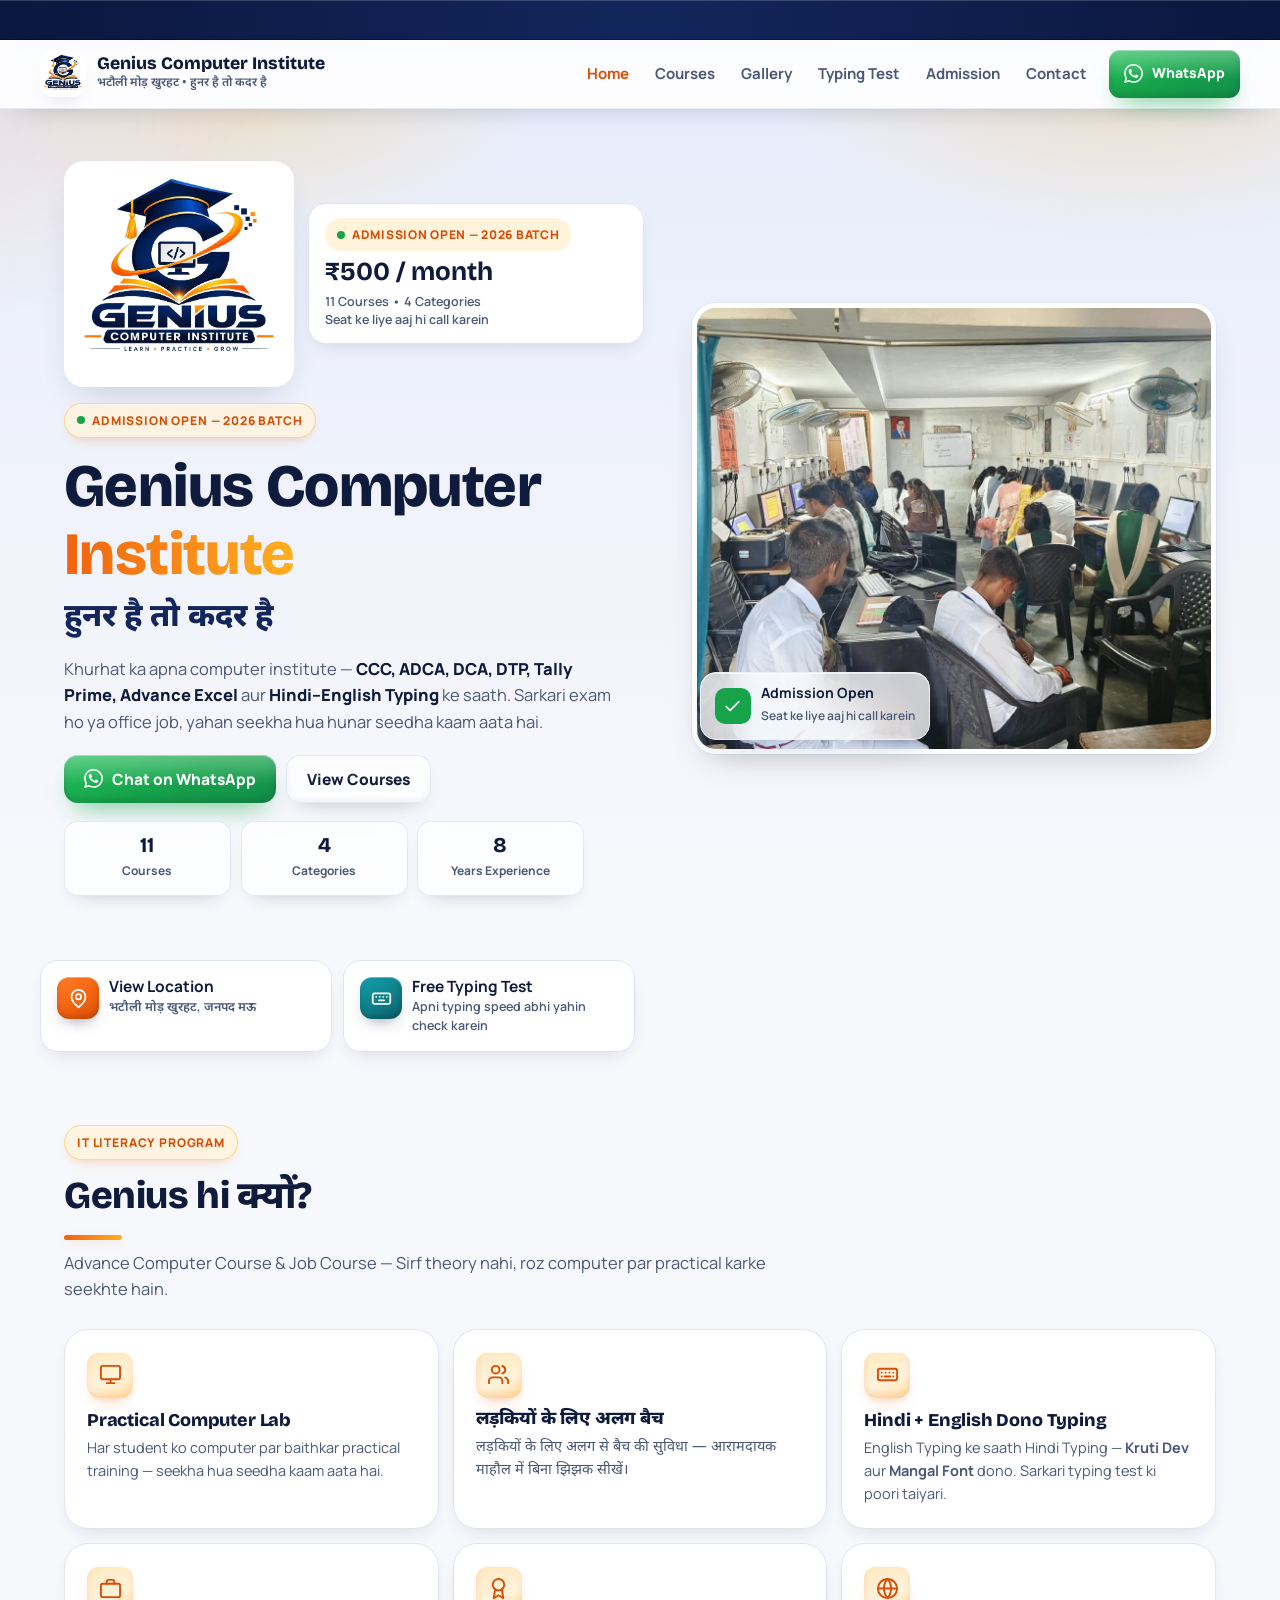
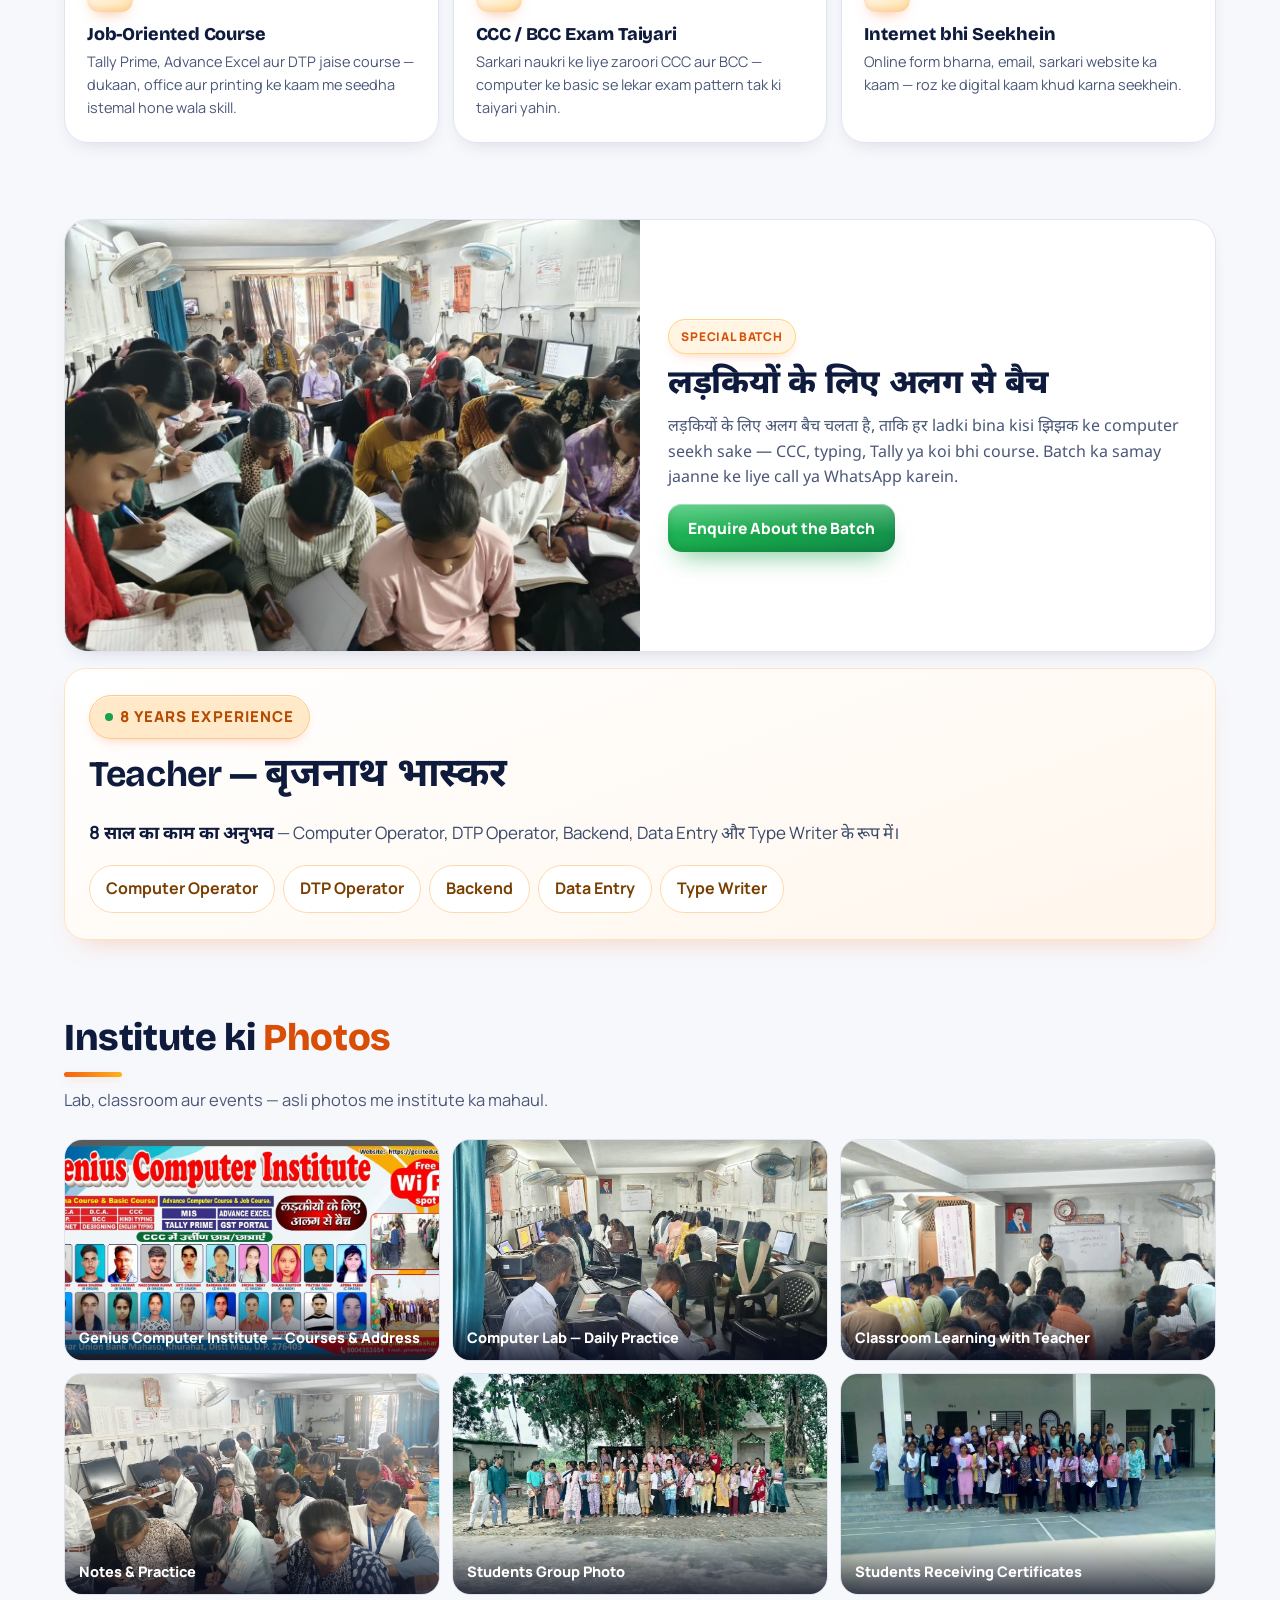
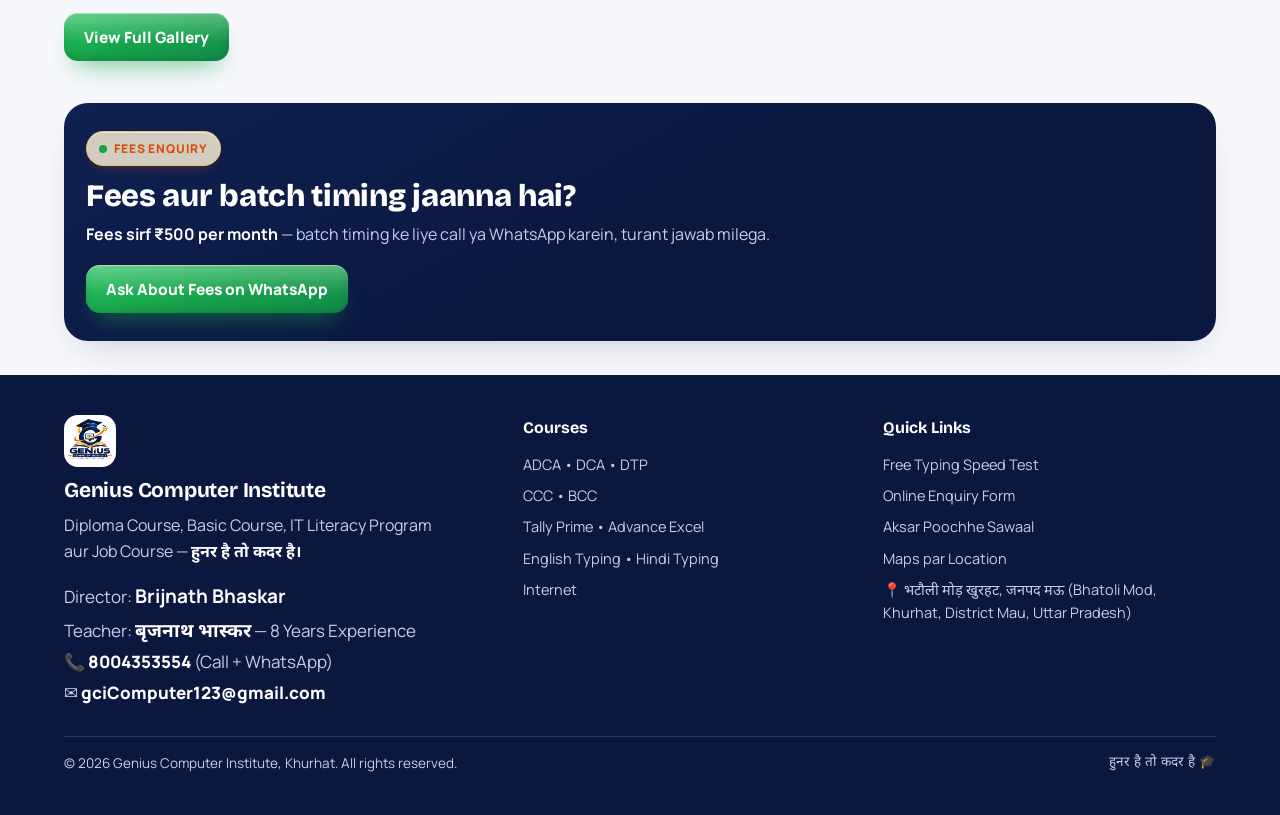
==== commit 00f95055: "Offer card + category order + PWA Add to Home Screen" ====
--- a/index.html
+++ b/index.html
@@ -3,6 +3,9 @@
 <head>
 <meta charset="utf-8" />
 <meta name="viewport" content="width=device-width, initial-scale=1, viewport-fit=cover" />
+<link rel="manifest" href="manifest.webmanifest" />
+  <meta name="theme-color" content="#0A173E" />
+  <link rel="apple-touch-icon" href="assets/icon-192.png" />
 <meta name="color-scheme" content="light dark" />
 <meta name="description" content="Genius Computer Institute, भटौली मोड़ खुरहट, जनपद मऊ (Bhatoli Mod, Khurhat, District Mau, Uttar Pradesh) — CCC, ADCA, DCA, DTP, Tally Prime, Advance Excel, Hindi-English Typing. Admission Open. Call / WhatsApp: 8004353554" />
 <link rel="icon" type="image/png" href="assets/logo.png" />
@@ -34,9 +37,9 @@
         <div class="hero-logo-row">
           <div class="hero-logo-card"><img src="assets/logo.png" alt="Genius Computer Institute ka logo" /></div>
           <div class="hero-side">
-            <span class="hero-side-tag"><span class="dot"></span>8 Years Experience</span>
-            <b>बृजनाथ भास्कर</b>
-            <small>Teacher — Computer Operator • DTP • Data Entry</small>
+            <span class="hero-side-tag"><span class="dot"></span>Admission Open — 2026 Batch</span>
+            <b>₹500 / month</b>
+            <small>11 Courses • 4 Categories<br />Seat ke liye aaj hi call karein</small>
           </div>
         </div>
         <span class="tag"><span class="dot"></span> Admission Open — 2026 Batch</span>
@@ -50,7 +53,7 @@
         <div class="stats">
           <div class="stat"><b data-count="11">0</b><span>Courses</span></div>
           <div class="stat"><b data-count="4">0</b><span>Categories</span></div>
-          <div class="stat"><b>₹500</b><span>Fees / month</span></div>
+          <div class="stat"><b data-count="8">0</b><span>Years Experience</span></div>
         </div>
       </div>
       <div class="hero-media">
--- a/style.css
+++ b/style.css
@@ -559,10 +559,10 @@
 /* === MAX ANIMATION: logo side badge, blinking dots, shimmer, pops (har refresh par) === */
 .hero-logo-row{display:flex;flex-wrap:wrap;gap:14px;align-items:center;margin-bottom:16px}
 .hero-logo-row .hero-logo-card{flex:0 1 230px;margin-bottom:0}
-.hero-side{flex:1 1 160px;display:flex;flex-direction:column;justify-content:center;gap:6px;animation:heroIn .55s cubic-bezier(.22,1,.36,1) .1s both}
+.hero-side{flex:1 1 160px;display:flex;flex-direction:column;justify-content:center;gap:6px;background:var(--surface);border:1.5px solid var(--line);border-radius:18px;padding:14px 16px;box-shadow:var(--shadow-sm);animation:heroIn .55s cubic-bezier(.22,1,.36,1) .1s both}
 .hero-side-tag{display:inline-flex;align-items:center;gap:7px;background:var(--gold-bg);color:var(--saffron-d);font-weight:800;font-size:12px;letter-spacing:.06em;text-transform:uppercase;padding:7px 12px;border-radius:999px;width:fit-content}
 .hero-side-tag .dot{width:8px;height:8px;border-radius:50%;background:var(--wa)}
-.hero-side b{font-size:20px;font-family:"Bricolage Grotesque","Noto Sans Devanagari",sans-serif;line-height:1.15}
+.hero-side b{font-size:26px;font-family:"Bricolage Grotesque","Noto Sans Devanagari",sans-serif;line-height:1.15}
 .hero-side small{color:var(--muted);font-weight:600;font-size:12.5px;line-height:1.45}
 @keyframes dotBlink{0%,100%{opacity:1;box-shadow:0 0 0 0 rgba(22,163,74,.55),0 0 14px 3px rgba(22,163,74,.75)}50%{opacity:.3;box-shadow:0 0 0 0 rgba(22,163,74,0),0 0 0 0 rgba(22,163,74,0)}}
 .tag .dot,.hero-side-tag .dot{animation:dotBlink 1.1s infinite}
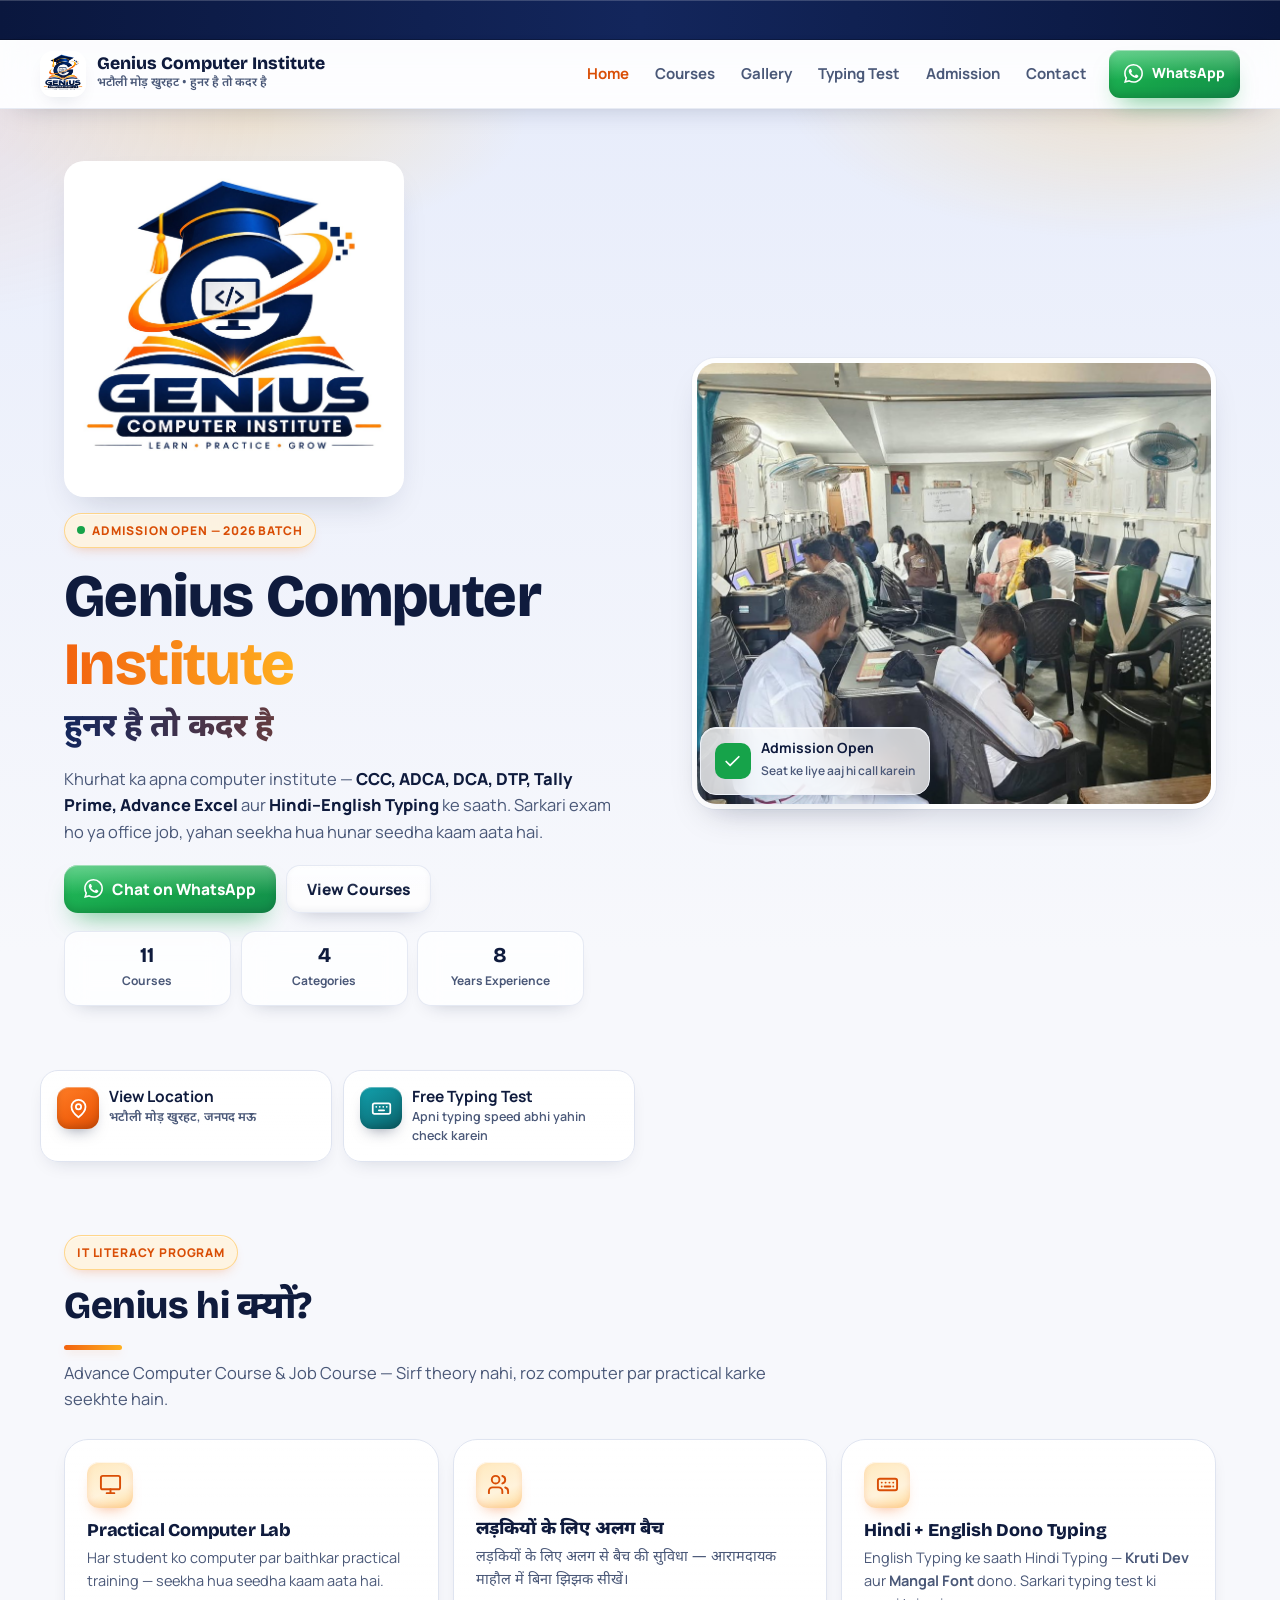
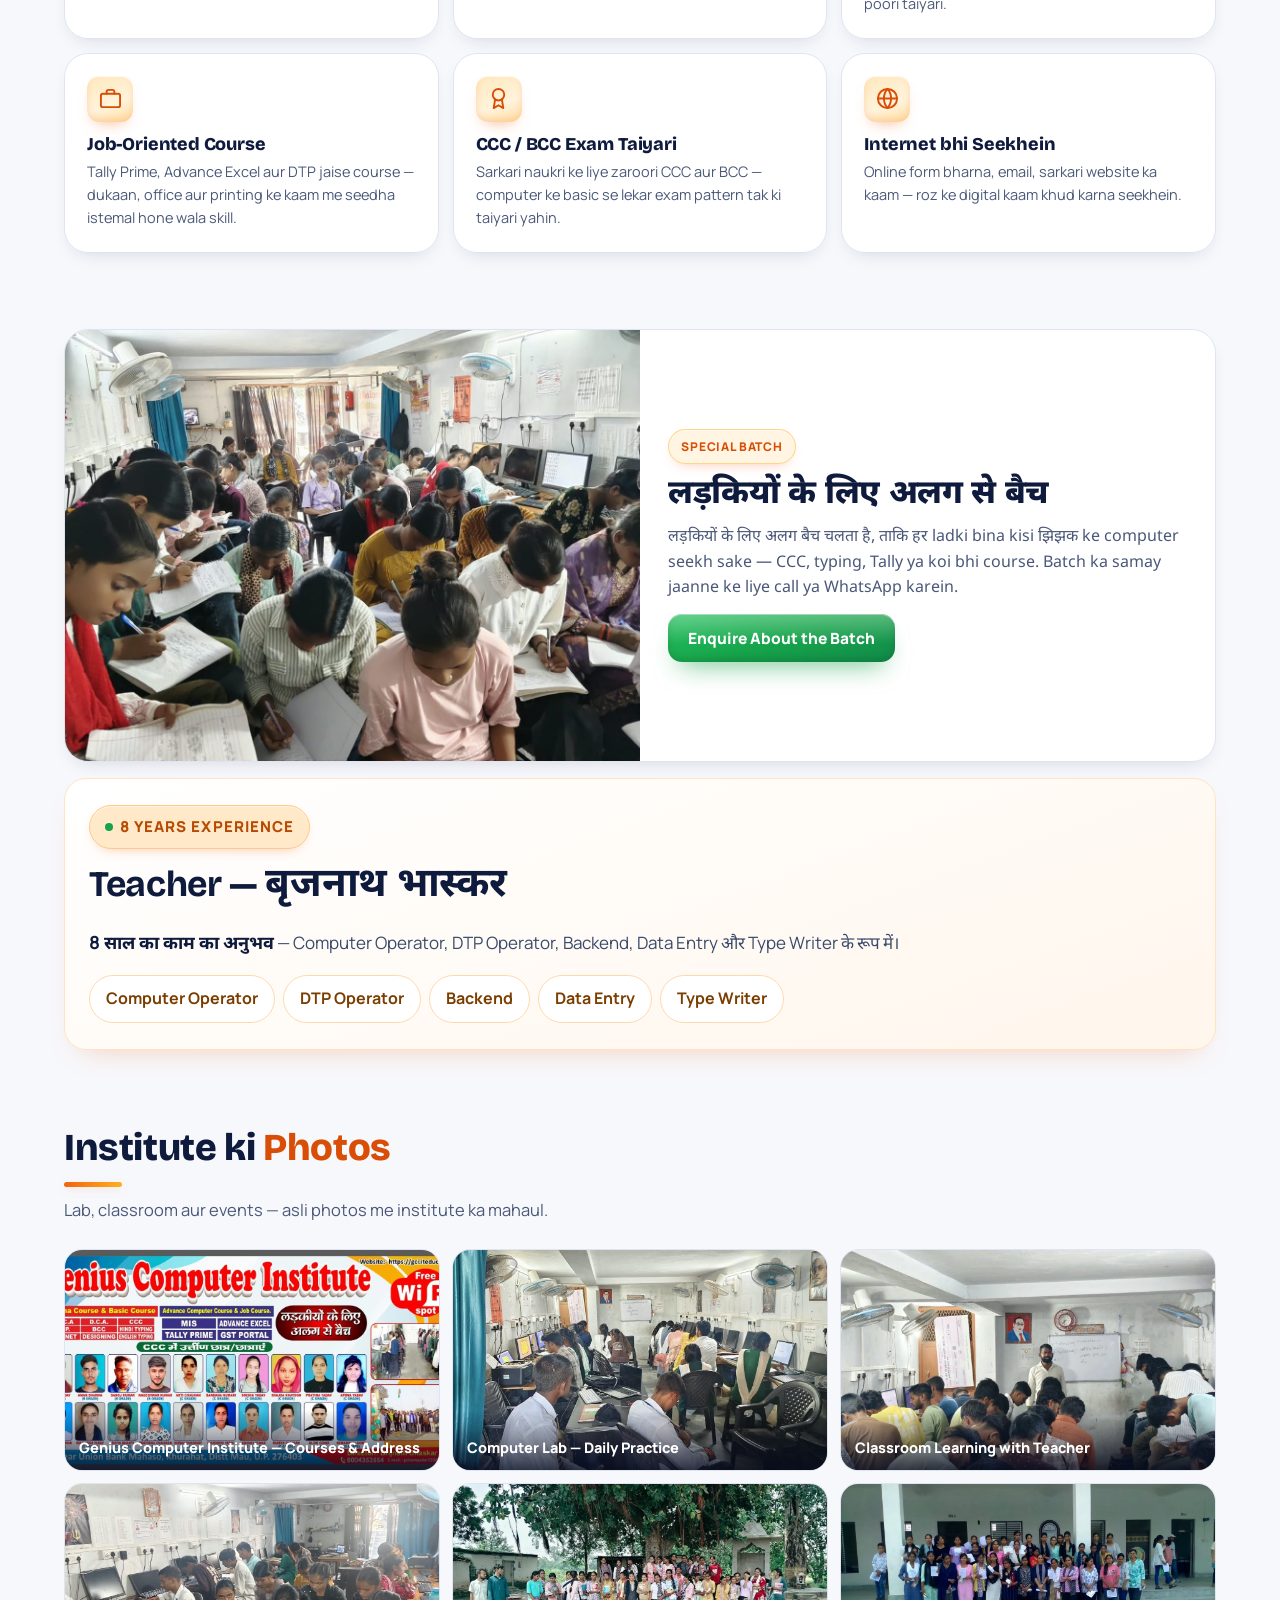
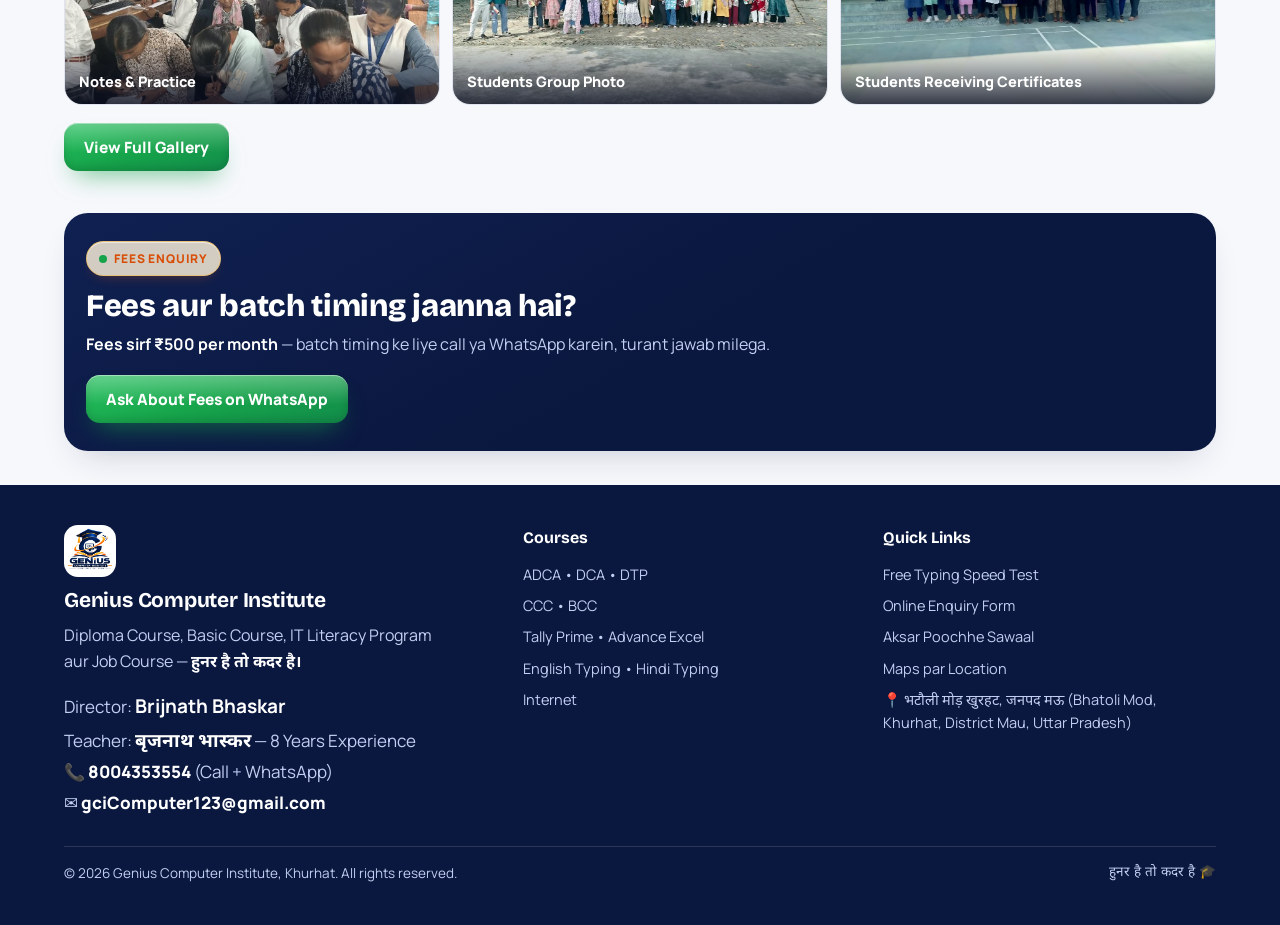
==== commit 23fe559f: "Revert hero + live animations + cache bust" ====
--- a/index.html
+++ b/index.html
@@ -13,7 +13,7 @@
 <link rel="preconnect" href="https://fonts.googleapis.com" />
 <link rel="preconnect" href="https://fonts.gstatic.com" crossorigin />
 <link href="https://fonts.googleapis.com/css2?family=Bricolage+Grotesque:opsz,wght@12..96,600;12..96,700;12..96,800&family=Manrope:wght@400;500;600;700;800&family=Noto+Sans+Devanagari:wght@400;600;700;800&display=swap" rel="stylesheet" />
-<link rel="stylesheet" href="style.css" />
+<link rel="stylesheet" href="style.css?v=3" />
 </head>
 <body data-page="top">
 <div class="ticker" aria-hidden="true"><div class="ticker-track" id="tickerTrack">
@@ -34,14 +34,7 @@
     <div class="wrap hero-grid">
       <div>
         
-        <div class="hero-logo-row">
-          <div class="hero-logo-card"><img src="assets/logo.png" alt="Genius Computer Institute ka logo" /></div>
-          <div class="hero-side">
-            <span class="hero-side-tag"><span class="dot"></span>Admission Open — 2026 Batch</span>
-            <b>₹500 / month</b>
-            <small>11 Courses • 4 Categories<br />Seat ke liye aaj hi call karein</small>
-          </div>
-        </div>
+        <div class="hero-logo-card"><img src="assets/logo.png" alt="Genius Computer Institute ka logo" /></div>
         <span class="tag"><span class="dot"></span> Admission Open — 2026 Batch</span>
         <h1>Genius Computer <span class="hl">Institute</span></h1>
         <div class="hero-tagline hi">हुनर है तो कदर है</div>
@@ -163,6 +156,6 @@
   </div>
 </footer>
 <nav class="stickybar" aria-label="App navigation"><span class="bar-pill" aria-hidden="true"></span><a href="index.html" data-tab="top" class="tab-active"><span class="tab-ic"><svg viewBox="0 0 24 24" fill="none" stroke="currentColor" stroke-width="2" stroke-linecap="round" stroke-linejoin="round"><path d="m3 10 9-7 9 7v10a2 2 0 0 1-2 2H5a2 2 0 0 1-2-2z"/><path d="M9 22V12h6v10"/></svg></span><span class="tab-lb">Home</span></a><a href="courses.html" data-tab="courses"><span class="tab-ic"><svg viewBox="0 0 24 24" fill="none" stroke="currentColor" stroke-width="2" stroke-linecap="round" stroke-linejoin="round"><path d="M4 19.5A2.5 2.5 0 0 1 6.5 17H20V2H6.5A2.5 2.5 0 0 0 4 4.5v15z"/><path d="M4 19.5A2.5 2.5 0 0 0 6.5 22H20v-5"/></svg></span><span class="tab-lb">Courses</span></a><a href="typing.html" data-tab="typing"><span class="tab-ic"><svg viewBox="0 0 24 24" fill="none" stroke="currentColor" stroke-width="2" stroke-linecap="round" stroke-linejoin="round"><rect x="2" y="6" width="20" height="12" rx="2"/><path d="M6 10h.01M10 10h.01M14 10h.01M18 10h.01M9 14h6"/></svg></span><span class="tab-lb">Typing Test</span></a><a class="call" href="tel:+918004353554"><span class="tab-ic"><svg viewBox="0 0 24 24" fill="none" stroke="currentColor" stroke-width="2" stroke-linecap="round" stroke-linejoin="round"><path d="M22 16.92v3a2 2 0 0 1-2.18 2 19.79 19.79 0 0 1-8.63-3.07 19.5 19.5 0 0 1-6-6 19.79 19.79 0 0 1-3.07-8.67A2 2 0 0 1 4.11 2h3a2 2 0 0 1 2 1.72c.13.96.36 1.9.7 2.81a2 2 0 0 1-.45 2.11L8.09 9.91a16 16 0 0 0 6 6l1.27-1.27a2 2 0 0 1 2.11-.45c.91.34 1.85.57 2.81.7A2 2 0 0 1 22 16.92z"/></svg></span><span class="tab-lb">Call</span></a><a href="admission.html" data-tab="enquiry"><span class="tab-ic"><svg viewBox="0 0 24 24" fill="none" stroke="currentColor" stroke-width="2" stroke-linecap="round" stroke-linejoin="round"><path d="M12 20h9"/><path d="M16.5 3.5a2.1 2.1 0 0 1 3 3L7 19l-4 1 1-4Z"/></svg><span class="tab-badge" aria-hidden="true"></span></span><span class="tab-lb">Enquiry</span></a></nav>
-<script src="script.js"></script>
+<script src="script.js?v=3"></script>
 </body>
 </html>
--- a/style.css
+++ b/style.css
@@ -580,3 +580,26 @@
 @keyframes ghostPulse{0%,100%{box-shadow:0 10px 22px -14px rgba(15,27,61,.35)}50%{box-shadow:0 10px 26px -10px rgba(242,98,15,.55)}}
 .hero-cta .btn-ghost{animation:ghostPulse 2.8s ease-in-out infinite}
 @media (prefers-reduced-motion: reduce){.hero-side,.hero h1 .hl,.sec-head h2::after,.stat,.qa,.hero-cta .btn-ghost,.tag .dot,.hero-side-tag .dot{animation:none}}
+
+/* === LIVE website: har text, har icon hile — continuous motion, har refresh par === */
+@keyframes slowZoom{from{transform:scale(1)}to{transform:scale(1.07)}}
+.hero-media img.main{animation:slowZoom 9s ease-in-out infinite alternate}
+@keyframes logoFloat{0%,100%{transform:translateY(0)}50%{transform:translateY(-7px)}}
+.hero-logo-card{animation:heroIn .55s cubic-bezier(.22,1,.36,1) both,logoFloat 5s ease-in-out 1s infinite}
+@keyframes ringShake{0%,100%{transform:rotate(0)}10%{transform:rotate(14deg)}20%{transform:rotate(-12deg)}30%{transform:rotate(10deg)}40%{transform:rotate(-8deg)}50%{transform:rotate(0)}}
+.stickybar a.call .tab-ic svg{animation:ringShake 2.2s ease-in-out infinite}
+.qa .ic,.float-card .ic{animation:floatY 4s ease-in-out infinite}
+.qa:nth-child(2) .ic{animation-delay:.6s}
+.qa:nth-child(3) .ic{animation-delay:1.2s}
+.qa:nth-child(4) .ic{animation-delay:1.8s}
+@keyframes tagShine{0%{background-position:0% center}100%{background-position:200% center}}
+.hero-tagline{background:linear-gradient(90deg,var(--navy),var(--saffron),var(--navy));background-size:200% auto;-webkit-background-clip:text;background-clip:text;color:transparent;animation:tagShine 4s linear infinite}
+@media (prefers-color-scheme: dark){.hero-tagline{background:linear-gradient(90deg,#C9D5FF,#FFB020,#C9D5FF);background-size:200% auto;-webkit-background-clip:text;background-clip:text;color:transparent}}
+@keyframes cardGlow{0%,100%{box-shadow:inset 0 1px 0 rgba(255,255,255,.55),0 8px 20px -10px rgba(15,27,61,.18)}50%{box-shadow:inset 0 1px 0 rgba(255,255,255,.55),0 8px 26px -6px rgba(242,98,15,.45)}}
+.teacher-card{animation:cardGlow 3.5s ease-in-out infinite}
+@keyframes waPulse{0%{box-shadow:0 14px 26px -12px rgba(22,163,74,.65),0 0 0 0 rgba(22,163,74,.4)}70%{box-shadow:0 14px 26px -12px rgba(22,163,74,.65),0 0 0 10px rgba(22,163,74,0)}100%{box-shadow:0 14px 26px -12px rgba(22,163,74,.65),0 0 0 0 rgba(22,163,74,0)}}
+.btn-wa{animation:waPulse 2.6s ease-out infinite}
+footer{animation:heroIn .6s cubic-bezier(.22,1,.36,1) both}
+.course .ic svg,.feat .ic svg{transition:transform .3s ease}
+.course:hover .ic svg,.feat:hover .ic svg{transform:scale(1.18) rotate(-6deg)}
+@media (prefers-reduced-motion: reduce){.hero-media img.main,.hero-logo-card,.stickybar a.call .tab-ic svg,.qa .ic,.float-card .ic,.hero-tagline,.teacher-card,.btn-wa,footer{animation:none}}
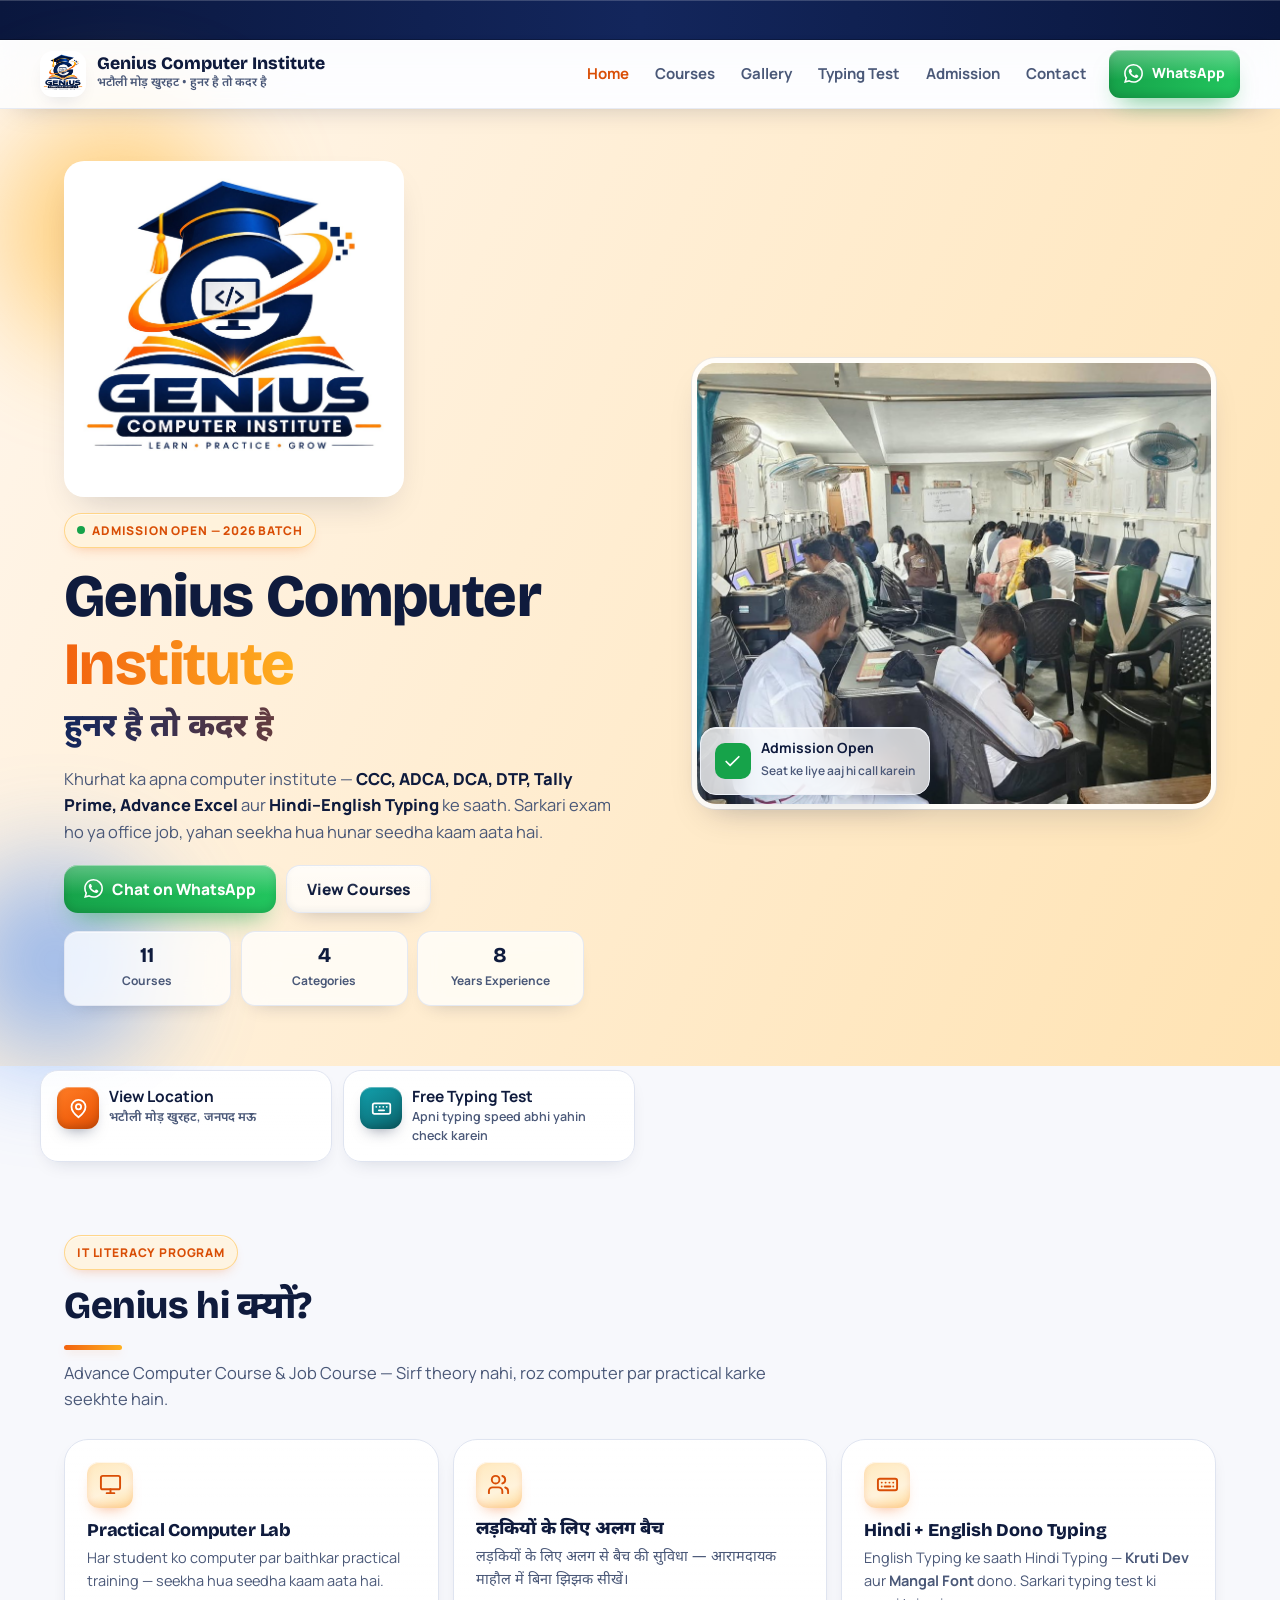
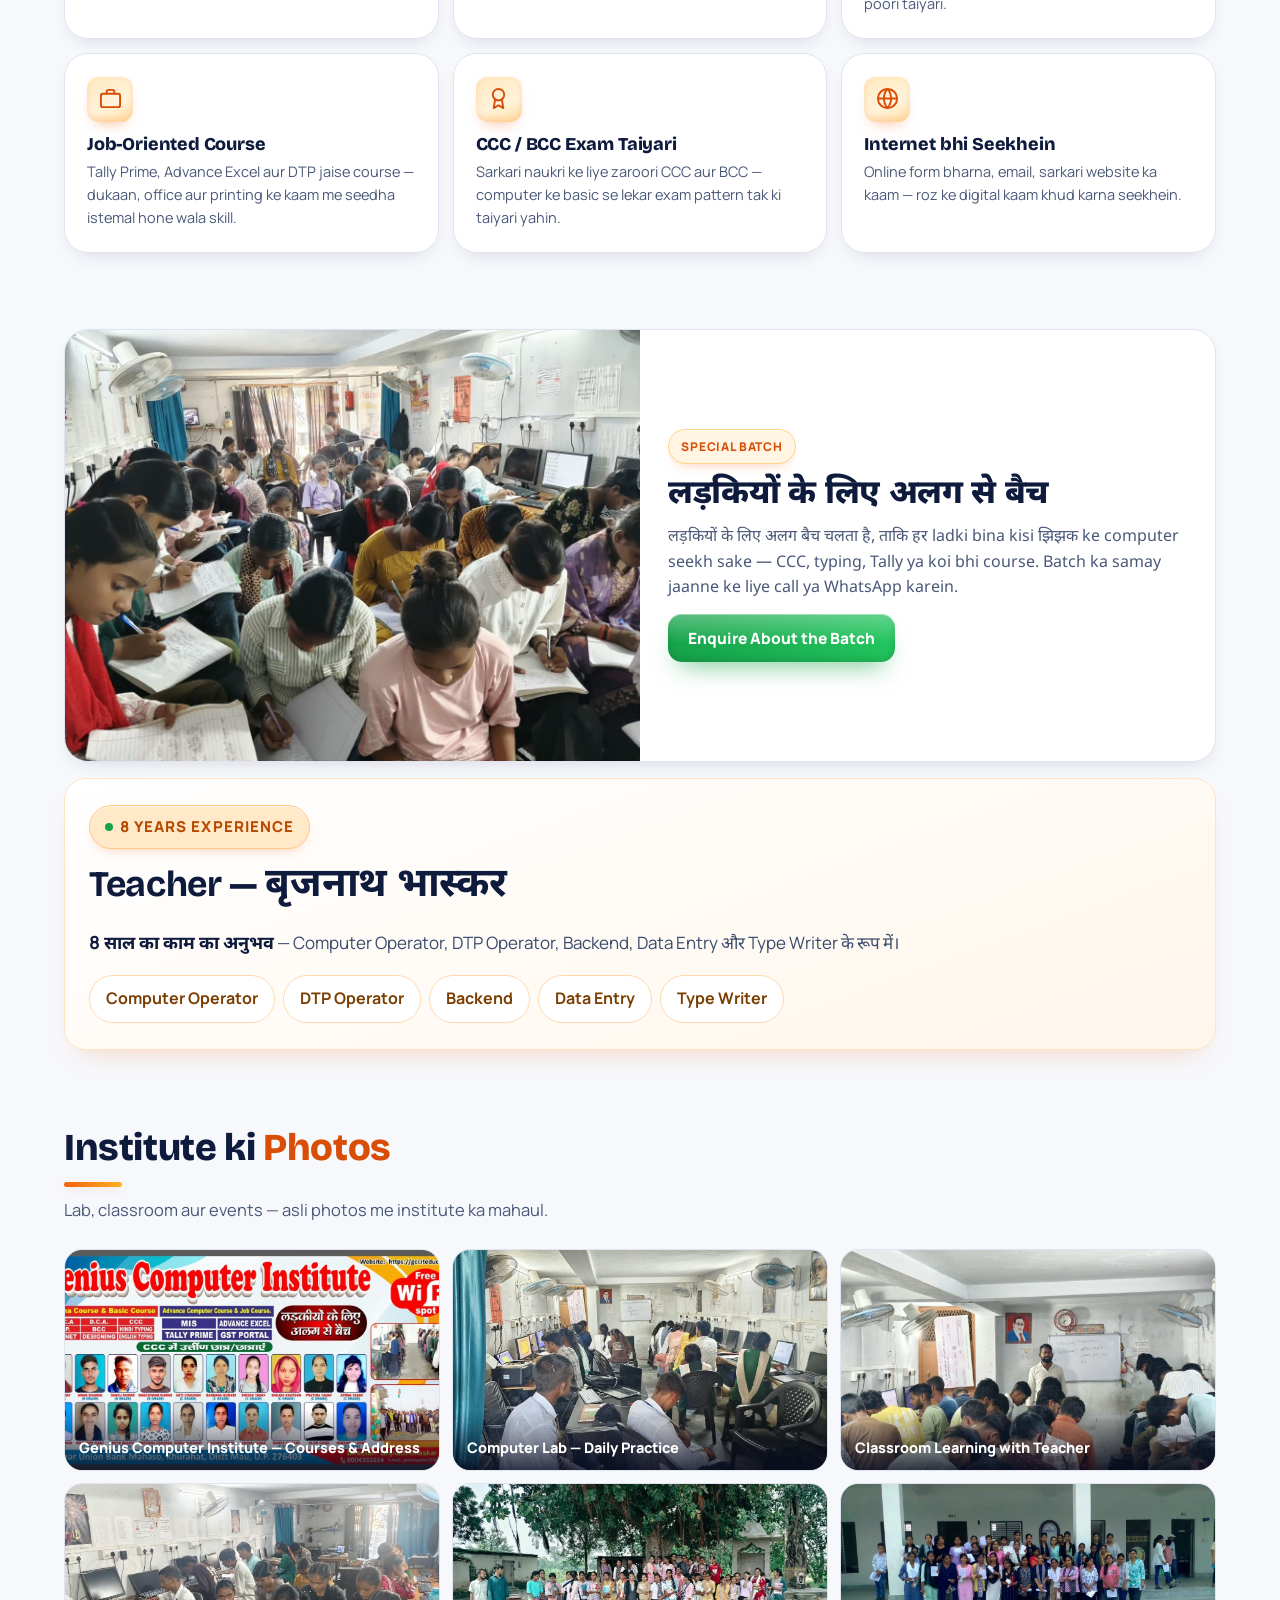
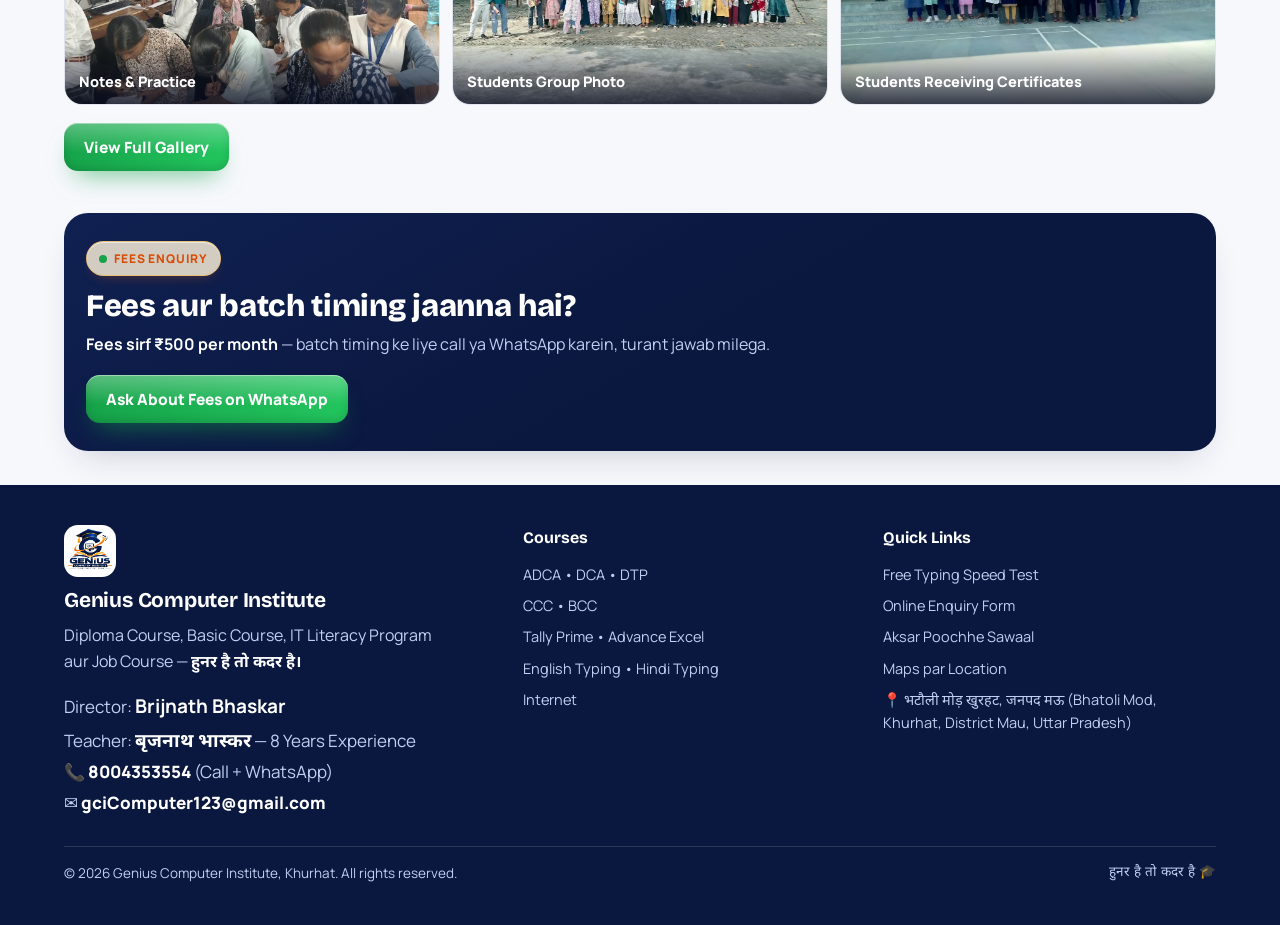
==== commit e6c42ff0: "Max animation everywhere + cache v4" ====
--- a/index.html
+++ b/index.html
@@ -13,7 +13,7 @@
 <link rel="preconnect" href="https://fonts.googleapis.com" />
 <link rel="preconnect" href="https://fonts.gstatic.com" crossorigin />
 <link href="https://fonts.googleapis.com/css2?family=Bricolage+Grotesque:opsz,wght@12..96,600;12..96,700;12..96,800&family=Manrope:wght@400;500;600;700;800&family=Noto+Sans+Devanagari:wght@400;600;700;800&display=swap" rel="stylesheet" />
-<link rel="stylesheet" href="style.css?v=3" />
+<link rel="stylesheet" href="style.css?v=4" />
 </head>
 <body data-page="top">
 <div class="ticker" aria-hidden="true"><div class="ticker-track" id="tickerTrack">
@@ -156,6 +156,6 @@
   </div>
 </footer>
 <nav class="stickybar" aria-label="App navigation"><span class="bar-pill" aria-hidden="true"></span><a href="index.html" data-tab="top" class="tab-active"><span class="tab-ic"><svg viewBox="0 0 24 24" fill="none" stroke="currentColor" stroke-width="2" stroke-linecap="round" stroke-linejoin="round"><path d="m3 10 9-7 9 7v10a2 2 0 0 1-2 2H5a2 2 0 0 1-2-2z"/><path d="M9 22V12h6v10"/></svg></span><span class="tab-lb">Home</span></a><a href="courses.html" data-tab="courses"><span class="tab-ic"><svg viewBox="0 0 24 24" fill="none" stroke="currentColor" stroke-width="2" stroke-linecap="round" stroke-linejoin="round"><path d="M4 19.5A2.5 2.5 0 0 1 6.5 17H20V2H6.5A2.5 2.5 0 0 0 4 4.5v15z"/><path d="M4 19.5A2.5 2.5 0 0 0 6.5 22H20v-5"/></svg></span><span class="tab-lb">Courses</span></a><a href="typing.html" data-tab="typing"><span class="tab-ic"><svg viewBox="0 0 24 24" fill="none" stroke="currentColor" stroke-width="2" stroke-linecap="round" stroke-linejoin="round"><rect x="2" y="6" width="20" height="12" rx="2"/><path d="M6 10h.01M10 10h.01M14 10h.01M18 10h.01M9 14h6"/></svg></span><span class="tab-lb">Typing Test</span></a><a class="call" href="tel:+918004353554"><span class="tab-ic"><svg viewBox="0 0 24 24" fill="none" stroke="currentColor" stroke-width="2" stroke-linecap="round" stroke-linejoin="round"><path d="M22 16.92v3a2 2 0 0 1-2.18 2 19.79 19.79 0 0 1-8.63-3.07 19.5 19.5 0 0 1-6-6 19.79 19.79 0 0 1-3.07-8.67A2 2 0 0 1 4.11 2h3a2 2 0 0 1 2 1.72c.13.96.36 1.9.7 2.81a2 2 0 0 1-.45 2.11L8.09 9.91a16 16 0 0 0 6 6l1.27-1.27a2 2 0 0 1 2.11-.45c.91.34 1.85.57 2.81.7A2 2 0 0 1 22 16.92z"/></svg></span><span class="tab-lb">Call</span></a><a href="admission.html" data-tab="enquiry"><span class="tab-ic"><svg viewBox="0 0 24 24" fill="none" stroke="currentColor" stroke-width="2" stroke-linecap="round" stroke-linejoin="round"><path d="M12 20h9"/><path d="M16.5 3.5a2.1 2.1 0 0 1 3 3L7 19l-4 1 1-4Z"/></svg><span class="tab-badge" aria-hidden="true"></span></span><span class="tab-lb">Enquiry</span></a></nav>
-<script src="script.js?v=3"></script>
+<script src="script.js?v=4"></script>
 </body>
 </html>
--- a/style.css
+++ b/style.css
@@ -603,3 +603,40 @@
 .course .ic svg,.feat .ic svg{transition:transform .3s ease}
 .course:hover .ic svg,.feat:hover .ic svg{transform:scale(1.18) rotate(-6deg)}
 @media (prefers-reduced-motion: reduce){.hero-media img.main,.hero-logo-card,.stickybar a.call .tab-ic svg,.qa .ic,.float-card .ic,.hero-tagline,.teacher-card,.btn-wa,footer{animation:none}}
+
+/* === MAX ANIMATION — kuch bhi ruka nahi: background, cards, icons, photo, buttons, sab hile === */
+@keyframes bgShift{0%{background-position:0% 50%}50%{background-position:100% 50%}100%{background-position:0% 50%}}
+.hero{background:linear-gradient(115deg,#FFF6EC,#FFE3B3,#E7EEFF,#FFF6EC);background-size:300% 300%;animation:bgShift 14s ease-in-out infinite}
+@media (prefers-color-scheme: dark){.hero{background:linear-gradient(115deg,#0A173E,#1B2A5E,#3A1C00,#0A173E);background-size:300% 300%;animation:bgShift 14s ease-in-out infinite}}
+@keyframes orbFloat{0%,100%{transform:translate(0,0) scale(1)}50%{transform:translate(-22px,26px) scale(1.18)}}
+.hero::before,.hero::after{content:"";position:absolute;border-radius:50%;filter:blur(55px);opacity:.55;pointer-events:none;z-index:0}
+.hero::before{width:230px;height:230px;background:#FFB020;top:8px;right:-30px;animation:orbFloat 7s ease-in-out infinite}
+.hero::after{width:190px;height:190px;background:#3B82F6;bottom:10px;left:-40px;animation:orbFloat 9s ease-in-out infinite reverse}
+.hero>*{position:relative;z-index:1}
+@keyframes cardBob{0%,100%{transform:translateY(0)}50%{transform:translateY(-5px)}}
+.course{animation:cardIn .5s cubic-bezier(.22,1,.36,1) both,cardBob 4.5s ease-in-out 1.2s infinite}
+.stat{animation:cardIn .5s cubic-bezier(.22,1,.36,1) both,cardBob 4.5s ease-in-out 1.4s infinite}
+.qa{animation:cardIn .5s cubic-bezier(.22,1,.36,1) both,cardBob 4.5s ease-in-out 1.6s infinite}
+.feat{animation:cardBob 4.5s ease-in-out 1s infinite}
+.float-card{animation:cardBob 5s ease-in-out 1.8s infinite}
+@keyframes iconDance{0%,100%{transform:translateY(0) rotate(0) scale(1)}25%{transform:translateY(-5px) rotate(-8deg) scale(1.12)}50%{transform:translateY(0) rotate(0) scale(1)}75%{transform:translateY(-5px) rotate(8deg) scale(1.12)}}
+.feat .ic,.course .ic,.qa .ic,.float-card .ic{animation:iconDance 3.8s ease-in-out infinite}
+@keyframes barLoop{0%,100%{transform:scaleX(1)}50%{transform:scaleX(1.9)}}
+.sec-head h2::after{animation:barGrow .8s cubic-bezier(.22,1,.36,1) both,barLoop 3s ease-in-out 2s infinite;transform-origin:left center}
+@keyframes imgZoom{0%{transform:scale(1)}100%{transform:scale(1.12)}}
+.gal-link img,.gal figure img{animation:imgZoom 8s ease-in-out infinite alternate}
+.gal-link:nth-child(2n) img{animation-delay:2s}
+@keyframes statPop{0%,100%{transform:scale(1)}50%{transform:scale(1.08)}}
+.stat b{animation:statPop 2.4s ease-in-out infinite}
+@keyframes barBob{0%,100%{transform:translateY(0)}50%{transform:translateY(-3px)}}
+.stickybar a .tab-ic{animation:barBob 2s ease-in-out infinite}
+.stickybar a:nth-child(2) .tab-ic{animation-delay:.3s}
+.stickybar a:nth-child(3) .tab-ic{animation-delay:.6s}
+.stickybar a:nth-child(4) .tab-ic{animation-delay:.9s}
+.stickybar a:nth-child(5) .tab-ic{animation-delay:1.2s}
+@keyframes btnShine{0%{background-position:0% center}100%{background-position:200% center}}
+.btn-wa{background:linear-gradient(90deg,#16A34A,#22C55E,#16A34A);background-size:200% auto;animation:waPulse 2.6s ease-out infinite,btnShine 3s linear infinite}
+@keyframes chipFloat{0%,100%{transform:translateY(0)}50%{transform:translateY(-3px)}}
+.exp-chip{animation:cardIn .45s cubic-bezier(.22,1,.36,1) both,chipFloat 3.5s ease-in-out 1.2s infinite}
+.course:active,.feat:active,.qa:active,.stat:active,.float-card:active,.gal-link:active{filter:brightness(.95)}
+@media (prefers-reduced-motion: reduce){.hero,.hero::before,.hero::after,.course,.stat,.qa,.feat,.float-card,.feat .ic,.course .ic,.qa .ic,.float-card .ic,.sec-head h2::after,.gal-link img,.gal figure img,.stat b,.stickybar a .tab-ic,.btn-wa,.exp-chip{animation:none}}
